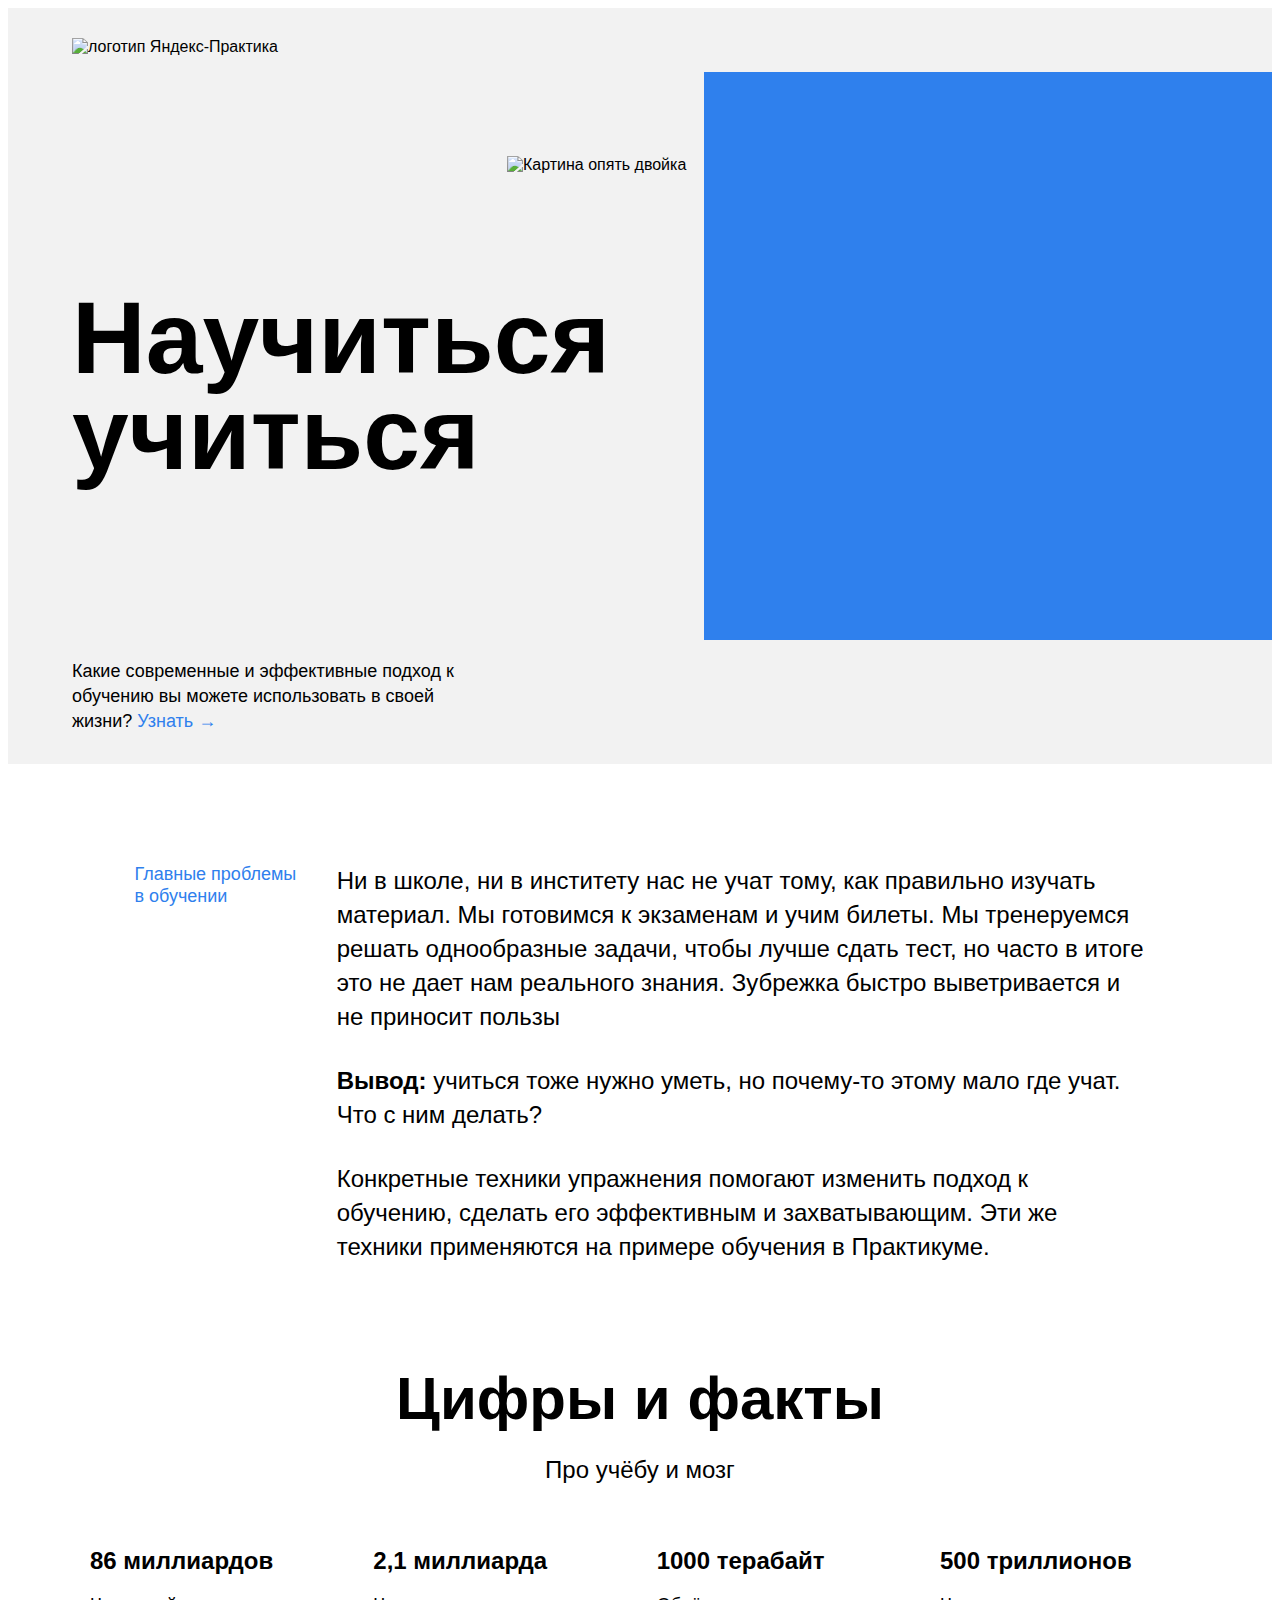
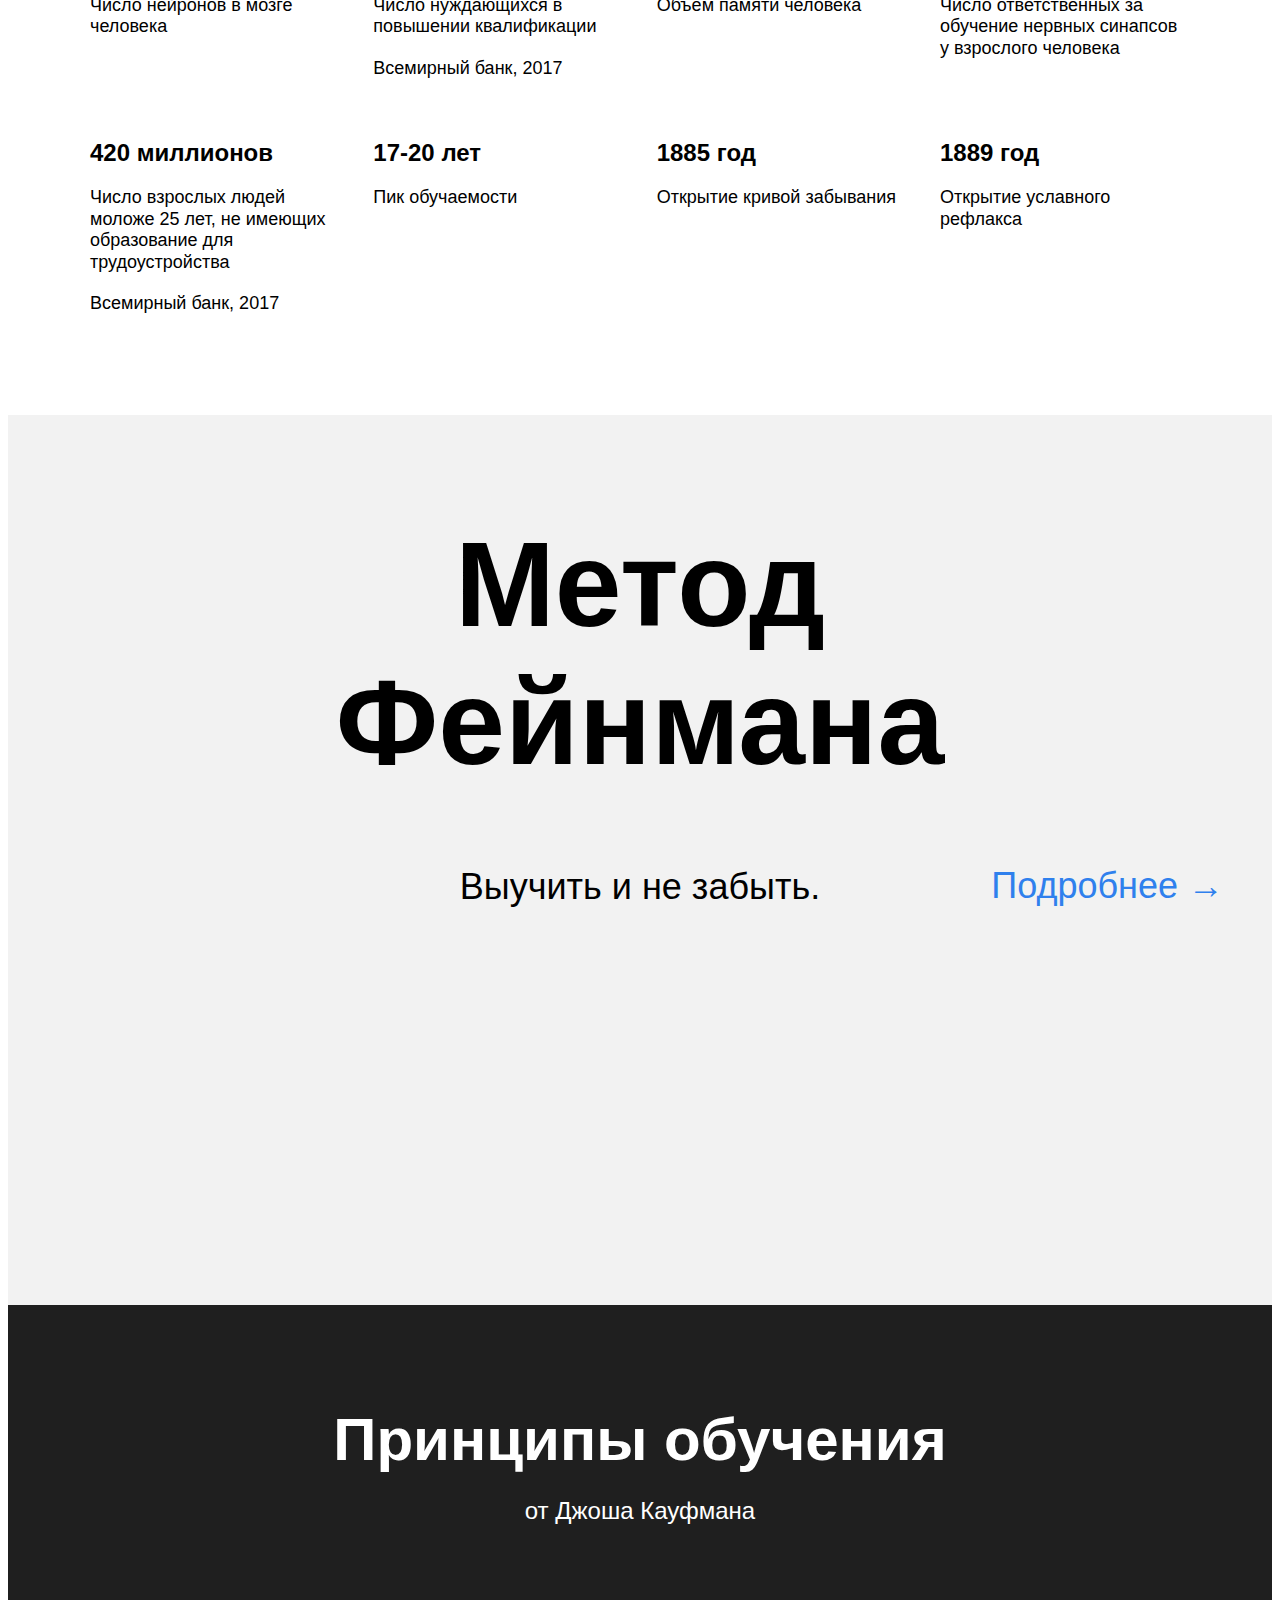
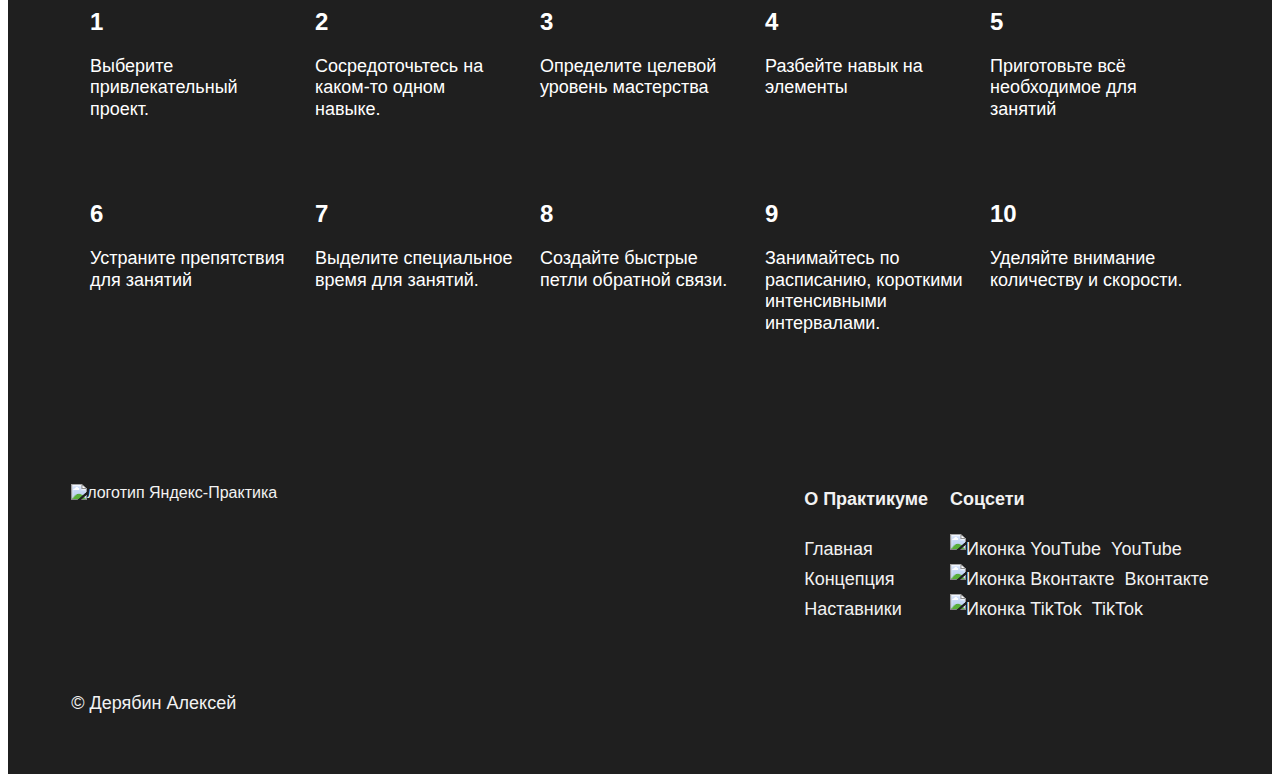
==== index.html @ 3c547e44 "fix" ====
<!DOCTYPE html>
<html lang="ru">
  <head>
    <meta charset="UTF-8" />
    <meta name="viewport" content="width=device-width, initial-scale=1.0" />
    <title>Научиться учиться</title>
    <link rel="stylesheet" href="./styles/normalize.css" />
    <link rel="stylesheet" href="./styles/style.css" />
  </head>
  <body>
    <div class="page">
      <header class="header">
        <img
          class="logo logo_place_header"
          src="./images/logo_place_header.svg"
          alt="логотип Яндекс-Практика"
        />
        <h1 class="header__title">Научиться учиться</h1>
        <p class="header__subtitle">
          Какие современные и эффективные подход к обучению вы можете
          использовать в своей жизни?
          <a href="#" class="header__link"> Узнать &rarr;</a>
        </p>
        <img
          class="header__main-illustration"
          src="./images/header-image.png"
          alt="Картина опять двойка"
        />
        <div class="header__square-pic"></div>
      </header>
      <main class="content">
        <section class="description">
          <div class="two-columns">
            <h2 class="two-columns__brief">Главные проблемы в обучении</h2>
            <div class="two-columns__main-text">
              <p class="two-columns__paragraph">
                Ни в школе, ни в инститету нас не учат тому, как правильно
                изучать материал. Мы готовимся к экзаменам и учим билеты. Мы
                тренеруемся решать однообразные задачи, чтобы лучше сдать тест,
                но часто в итоге это не дает нам реального знания. Зубрежка
                быстро выветривается и не приносит пользы
              </p>
              <p class="two-columns__paragraph">
                <span class="two-columns__span-accent">Вывод:</span> учиться
                тоже нужно уметь, но почему-то этому мало где учат. Что с ним
                делать?
              </p>
              <p class="two-columns__paragraph">
                Конкретные техники упражнения помогают изменить подход к
                обучению, сделать его эффективным и захватывающим. Эти же
                техники применяются на примере обучения в Практикуме.
              </p>
            </div>
          </div>
        </section>
        <section class="digits">
          <h2 class="section-title">Цифры и факты</h2>
          <p class="section-subtitle">Про учёбу и мозг</p>
          <ul class="table">
            <li class="table__cell">
              <h3 class="table__heading">86 миллиардов</h3>
              <p class="table__text">Число нейронов в мозге человека</p>
            </li>
            <li class="table__cell">
              <h3 class="table__heading">2,1 миллиарда</h3>
              <p class="table__text">
                Число нуждающихся в повышении квалификации
              </p>
              <p class="table__text">Всемирный банк, 2017</p>
            </li>
            <li class="table__cell">
              <h3 class="table__heading">1000 терабайт</h3>
              <p class="table__text">Объём памяти человека</p>
            </li>
            <li class="table__cell">
              <h3 class="table__heading">500 триллионов</h3>
              <p class="table__text">
                Число ответственных за обучение нервных синапсов у взрослого
                человека
              </p>
            </li>
            <li class="table__cell">
              <h3 class="table__heading">420 миллионов</h3>
              <p class="table__text">
                Число взрослых людей моложе 25 лет, не имеющих образование для
                трудоустройства
              </p>
              <p class="table__text">Всемирный банк, 2017</p>
            </li>
            <li class="table__cell">
              <h3 class="table__heading">17-20 лет</h3>
              <p class="table__text">Пик обучаемости</p>
            </li>
            <li class="table__cell">
              <h3 class="table__heading">1885 год</h3>
              <p class="table__text">Открытие кривой забывания</p>
            </li>
            <li class="table__cell">
              <h3 class="table__heading">1889 год</h3>
              <p class="table__text">Открытие уславного рефлакса</p>
            </li>
          </ul>
        </section>

        <section class="feynman">
          <h2 class="feynman__title">Метод Фейнмана</h2>
          <p class="feynman__subtitle">Выучить и не забыть.</p>
          <a href="#" class="feynman__link">Подробнее &rarr;</a>
        </section>

        <section class="kaufman">
          <h2 class="section-title section-title_theme_dark">
            Принципы обучения
          </h2>
          <p class="section-subtitle section-subtitle_theme_dark">
            от Джоша Кауфмана
          </p>
          <ul class="table table_theme_dark">
            <li class="table__cell table__cell_theme_dark">
              <h3 class="table__heading table__heading_theme_dark">1</h3>
              <p class="table__text table__text_theme_dark">
                Выберите привлекательный проект.
              </p>
            </li>
            <li class="table__cell table__cell_theme_dark">
              <h3 class="table__heading table__heading_theme_dark">2</h3>
              <p class="table__text table__text_theme_dark">
                Сосредоточьтесь на каком-то одном навыке.
              </p>
            </li>
            <li class="table__cell table__cell_theme_dark">
              <h3 class="table__heading table__heading_theme_dark">3</h3>
              <p class="table__text table__text_theme_dark">
                Определите целевой уровень мастерства
              </p>
            </li>
            <li class="table__cell table__cell_theme_dark">
              <h3 class="table__heading table__heading_theme_dark">4</h3>
              <p class="table__text table__text_theme_dark">
                Разбейте навык на элементы
              </p>
            </li>
            <li class="table__cell table__cell_theme_dark">
              <h3 class="table__heading table__heading_theme_dark">5</h3>
              <p class="table__text table__text_theme_dark">
                Приготовьте всё необходимое для занятий
              </p>
            </li>
            <li class="table__cell table__cell_theme_dark">
              <h3 class="table__heading table__heading_theme_dark">6</h3>
              <p class="table__text table__text_theme_dark">
                Устраните препятствия для занятий
              </p>
            </li>
            <li class="table__cell table__cell_theme_dark">
              <h3 class="table__heading table__heading_theme_dark">7</h3>
              <p class="table__text table__text_theme_dark">
                Выделите специальное время для занятий.
              </p>
            </li>
            <li class="table__cell table__cell_theme_dark">
              <h3 class="table__heading table__heading_theme_dark">8</h3>
              <p class="table__text table__text_theme_dark">
                Создайте быстрые петли обратной связи.
              </p>
            </li>
            <li class="table__cell table__cell_theme_dark">
              <h3 class="table__heading table__heading_theme_dark">9</h3>
              <p class="table__text table__text_theme_dark">
                Занимайтесь по расписанию, короткими интенсивными интервалами.
              </p>
            </li>
            <li class="table__cell table__cell_theme_dark">
              <h3 class="table__heading table__heading_theme_dark">10</h3>
              <p class="table__text table__text_theme_dark">
                Уделяйте внимание количеству и скорости.
              </p>
            </li>
          </ul>
          <div class="kaufman__triangle"></div>
        </section>
      </main>
      <footer class="footer">
        <div class="footer__columns">
          <div class="footer__column footer__column_content_copyright">
            <img
              src="./images/logo_place_footer.svg"
              class="logo logo_place_footer"
              alt="логотип Яндекс-Практика"
            />
            <p class="footer__author">&copy; Дерябин Алексей</p>
          </div>
          <nav class="footer__column footer__column_content_info">
            <h3 class="footer__column-heading">О Практикуме</h3>
            <ul class="footer__column-links">
              <li class="footer__column-item">
                <a href="#" class="footer__column-link">Главная</a>
              </li>
              <li class="footer__column-item">
                <a href="#" class="footer__column-link">Концепция</a>
              </li>
              <li class="footer__column-item">
                <a href="#" class="footer__column-link">Наставники</a>
              </li>
            </ul>
          </nav>
          <nav class="footer__column footer__column_content_social">
            <h3 class="footer__column-heading">Соцсети</h3>
            <ul class="footer__column-links">
              <li class="footer__column-item">
                <a href="#" class="footer__column-link">
                  <img
                    src="./images/youtube-icon.svg"
                    alt="Иконка YouTube"
                    class="footer__social-icon"
                  />YouTube</a
                >
              </li>
              <li class="footer__column-item">
                <a href="#" class="footer__column-link">
                  <img
                    src="./images/vk_color_white.svg"
                    alt="Иконка Вконтакте"
                    class="footer__social-icon"
                  />Вконтакте</a
                >
              </li>
              <li class="footer__column-item">
                <a href="#" class="footer__column-link">
                  <img
                    src="./images/tiktok-icon.svg"
                    alt="Иконка TikTok"
                    class="footer__social-icon"
                  />TikTok</a
                >
              </li>
            </ul>
          </nav>
        </div>
      </footer>
    </div>
  </body>
</html>
---- styles/style.css ----
.page {
  min-width: 1100px;
  /* мы ещё не умеем делать мобильную версию сайта, */
  /* поэтому выше установлена минимальная ширина страницы */
  max-width: 1600px;
  /* выше установили ограничение по максимальной ширине */
  margin: 0 auto;
  /* выше для экранов больше 1600px отцентрировали весь контент */
  font-family: "Helvetica Neue", Arial, sans-serif;
}

.body {
  margin: 0;
  padding: 0;
}

.header {
  height: 100vh;
  min-height: 600px;
  max-height: 756px;
  /* выше установили ограничения для секции */
  background-color: #f2f2f2;
  display: flex;
  position: relative;
}

.logo {
  width: 228px;
  height: 32px;
}

.logo_place_header {
  position: absolute;
  top: 30px;
  left: 64px;
}

.header__link {
  text-decoration: none;
  color: #2f80ed;
}

.header__title {
  max-width: 730px;
  padding-left: 64px;
  display: flex;
  align-items: center;
  margin: 0;
  line-height: 96px;
  font-size: 102px;
  font-weight: 600;
  z-index: 16;
}

.header__subtitle {
  max-width: 388px;
  position: absolute;
  left: 64px;
  bottom: 30px;
  margin: 0;
  line-height: 25px;
  font-size: 18px;
  font-weight: normal;
  z-index: 16;
}

.header__main-illustration {
  width: 765px;
  height: 608px;
  background-size: 100% 100%;
  position: absolute;
  right: 0;
  bottom: 0;
  z-index: 15;
}

.header__square-pic {
  background-color: #2f80ed;
  height: 568px;
  width: 568px;
  position: absolute;
  right: 0;
  top: 64px;
  z-index: 2;
  margin: 0;
}

.description {
  display: flex;
  flex-direction: column;
  align-items: center;
}

.two-columns {
  width: 80%;
  display: flex;
  justify-content: space-between;
  margin: 0;
  padding: 100px 0 0 0;
}

.two-columns__brief {
  font-size: 18px;
  color: #2f80ed;
  line-height: 1.2;
  font-weight: normal;
  margin: 0;
  width: 175px;
}

.two-columns__main-text {
  width: 80%;
  min-width: 784px;
  margin: 0;
  padding: 0;
}

.two-columns__paragraph {
  list-style-type: none;
  margin: 0;
  line-height: 34px;
  font-size: 24px;
  font-weight: normal;
  margin-bottom: 30px;
}

.two-columns__paragraph:last-child {
  margin-bottom: 0;
}

.two-columns__span-accent {
  line-height: 34px;
  font-size: 24px;
  font-weight: 600;
}

/* и элемента с модификатором вида ключ-значение */
.digits {
  display: flex;
  flex-direction: column;
  align-items: center;
}

.section-title {
  width: 60%;
  margin: 0;
  padding-top: 100px;
  display: flex;
  justify-content: center;
  font-size: 60px;
  font-weight: 600;
  line-height: 1.15;
}

.section-subtitle {
  width: 60%;
  margin: 0;
  padding-top: 20px;
  font-size: 24px;
  font-weight: normal;
  line-height: 34px;
  display: flex;
  justify-content: center;
}

.section-title_theme_dark {
  z-index: 5;
}

.table {
  width: 1100px;
  list-style-type: none;
  margin: 0;
  display: flex;
  flex-wrap: wrap;
  justify-content: space-between;
  padding: 0 0 100px 0;
}

.table__cell {
  width: 250px;
  margin: 0;
  padding-top: 60px;
}

.table__heading {
  line-height: 1.15;
  font-size: 24px;
  font-weight: 600;
  margin: 0;
}

.table__text {
  line-height: 1.2;
  font-size: 18px;
  font-weight: normal;
  padding: 20px 0 0 0;
  margin: 0;
}

.feynman {
  background-image: url("../images/feynman.png");
  background-color: #f2f2f2;
  background-repeat: no-repeat;
  background-size: 867px 637px;
  background-position: left bottom;
  margin: 0 auto;
  min-height: 890px;
  position: relative;
  display: flex;
  flex-direction: column;
  align-items: center;
}

.feynman__title {
  padding-top: 100px;
  max-width: 648px;
  text-align: center;
  margin: 0;
  line-height: 1.15;
  font-size: 120px;
  font-weight: 600;
  z-index: 2;
}

.feynman__subtitle {
  padding-top: 70px;
  margin: 0;
  line-height: 51px;
  font-size: 36px;
  font-weight: normal;
  z-index: 2;
}

.feynman__link {
  top: 50%;
  position: absolute;
  right: 48px;
  line-height: 51px;
  font-size: 36px;
  font-weight: normal;
  color: #2f80ed;
  text-decoration: none;
}

.kaufman {
  background-color: #1f1f1f;
  color: white;
  position: relative;
  overflow: hidden;
  display: flex;
  flex-direction: column;
  align-items: center;
}

.table_theme_dark {
  padding: 0;
  margin-bottom: 90px;
}

.table__cell_theme_dark {
  width: 200px;
  margin-top: 80px;
  z-index: 2;
  padding-top: 0;
}

.kaufman__triangle {
  background-image: url("../images/kaufman-triangle.svg");
  background-repeat: round;
  width: 877px;
  height: 877px;
  position: absolute;
  right: -210px;
  top: 0;
  z-index: 1;
}

.footer {
  min-height: 350px;
  background-color: #1f1f1f;
  color: #f2f2f2;
  display: flex;
  flex-direction: row;
  justify-content: center;
}

.footer__columns {
  width: 90%;
  padding: 60px 0 40px 0;
  margin: 0;
  display: flex;
  justify-content: space-between;
}


.footer__column_content_copyright {
  flex-basis: 711px;
  display: flex;
  flex-direction: column;
  justify-content: space-between;
  padding: 0;
}

.footer__author {
  line-height: 25px;
  font-size: 18px;
  font-weight: normal;
  margin: 0;
  padding: 18px 0 18px 0;
}

.footer__column-links {
  list-style-type: none;
  margin: 0;
  padding: 0;
  line-height: 30px;
  font-size: 18px;
  font-weight: normal;
  padding-bottom: 16px;
}

.footer__column-heading {
  margin: 0;
  padding-bottom: 20px;
  line-height: 30px;
  font-size: 18px;
  font-weight: 600;
}

.footer__column-link {
  text-decoration: none;
  color: #f2f2f2;
}

.footer__social-icon {
  padding-right: 10px;
}
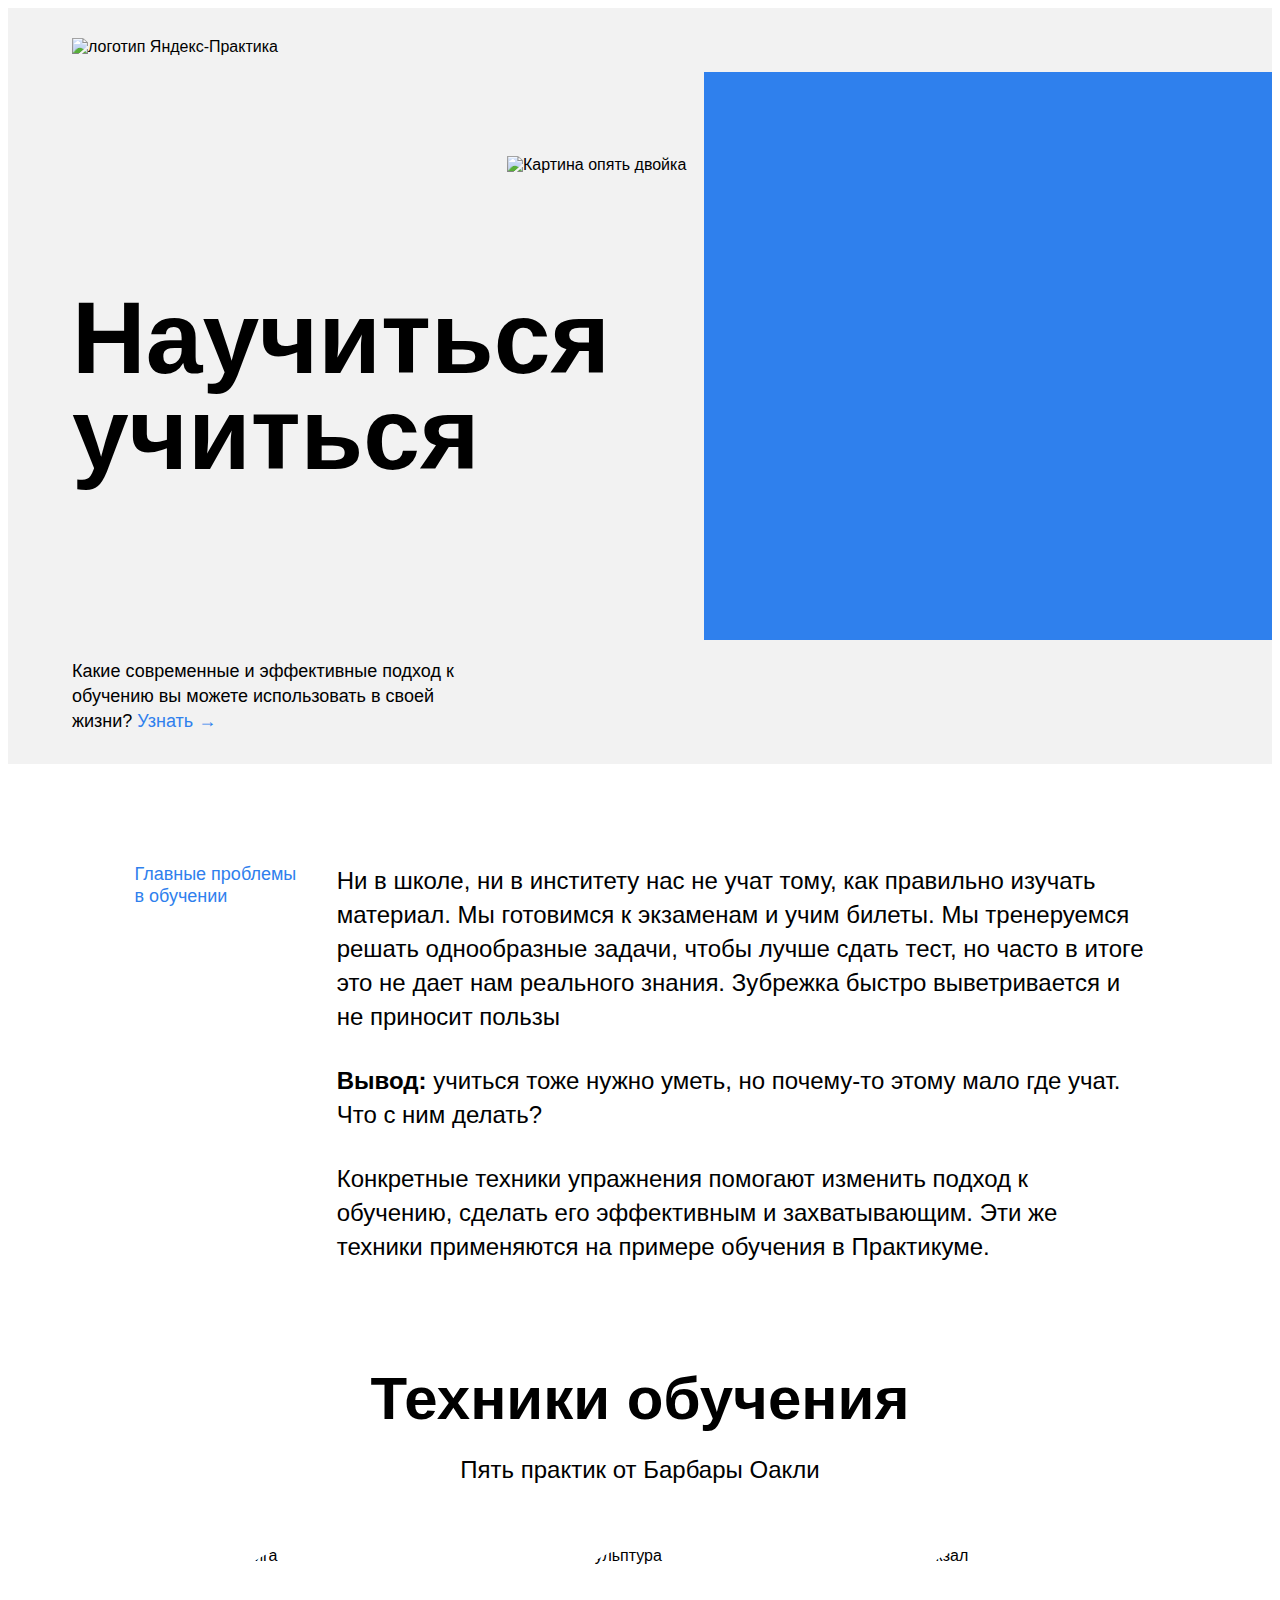
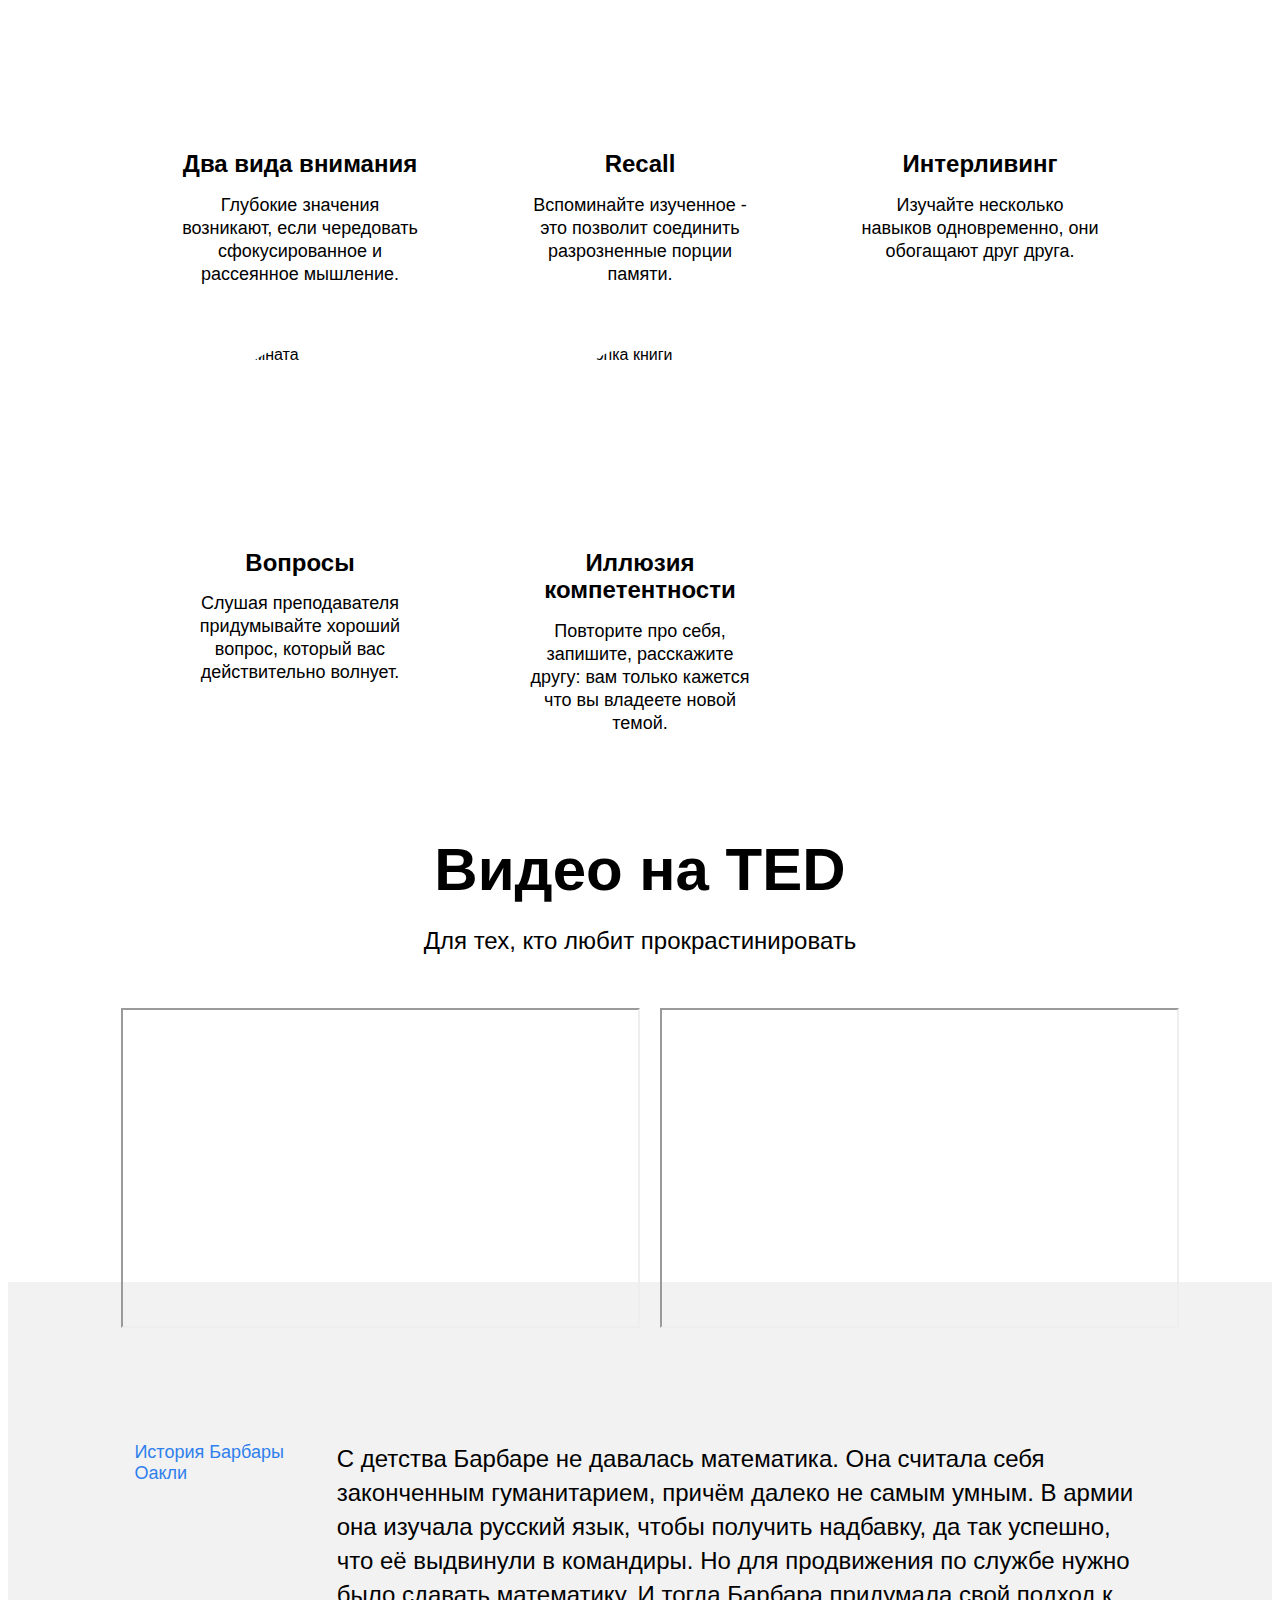
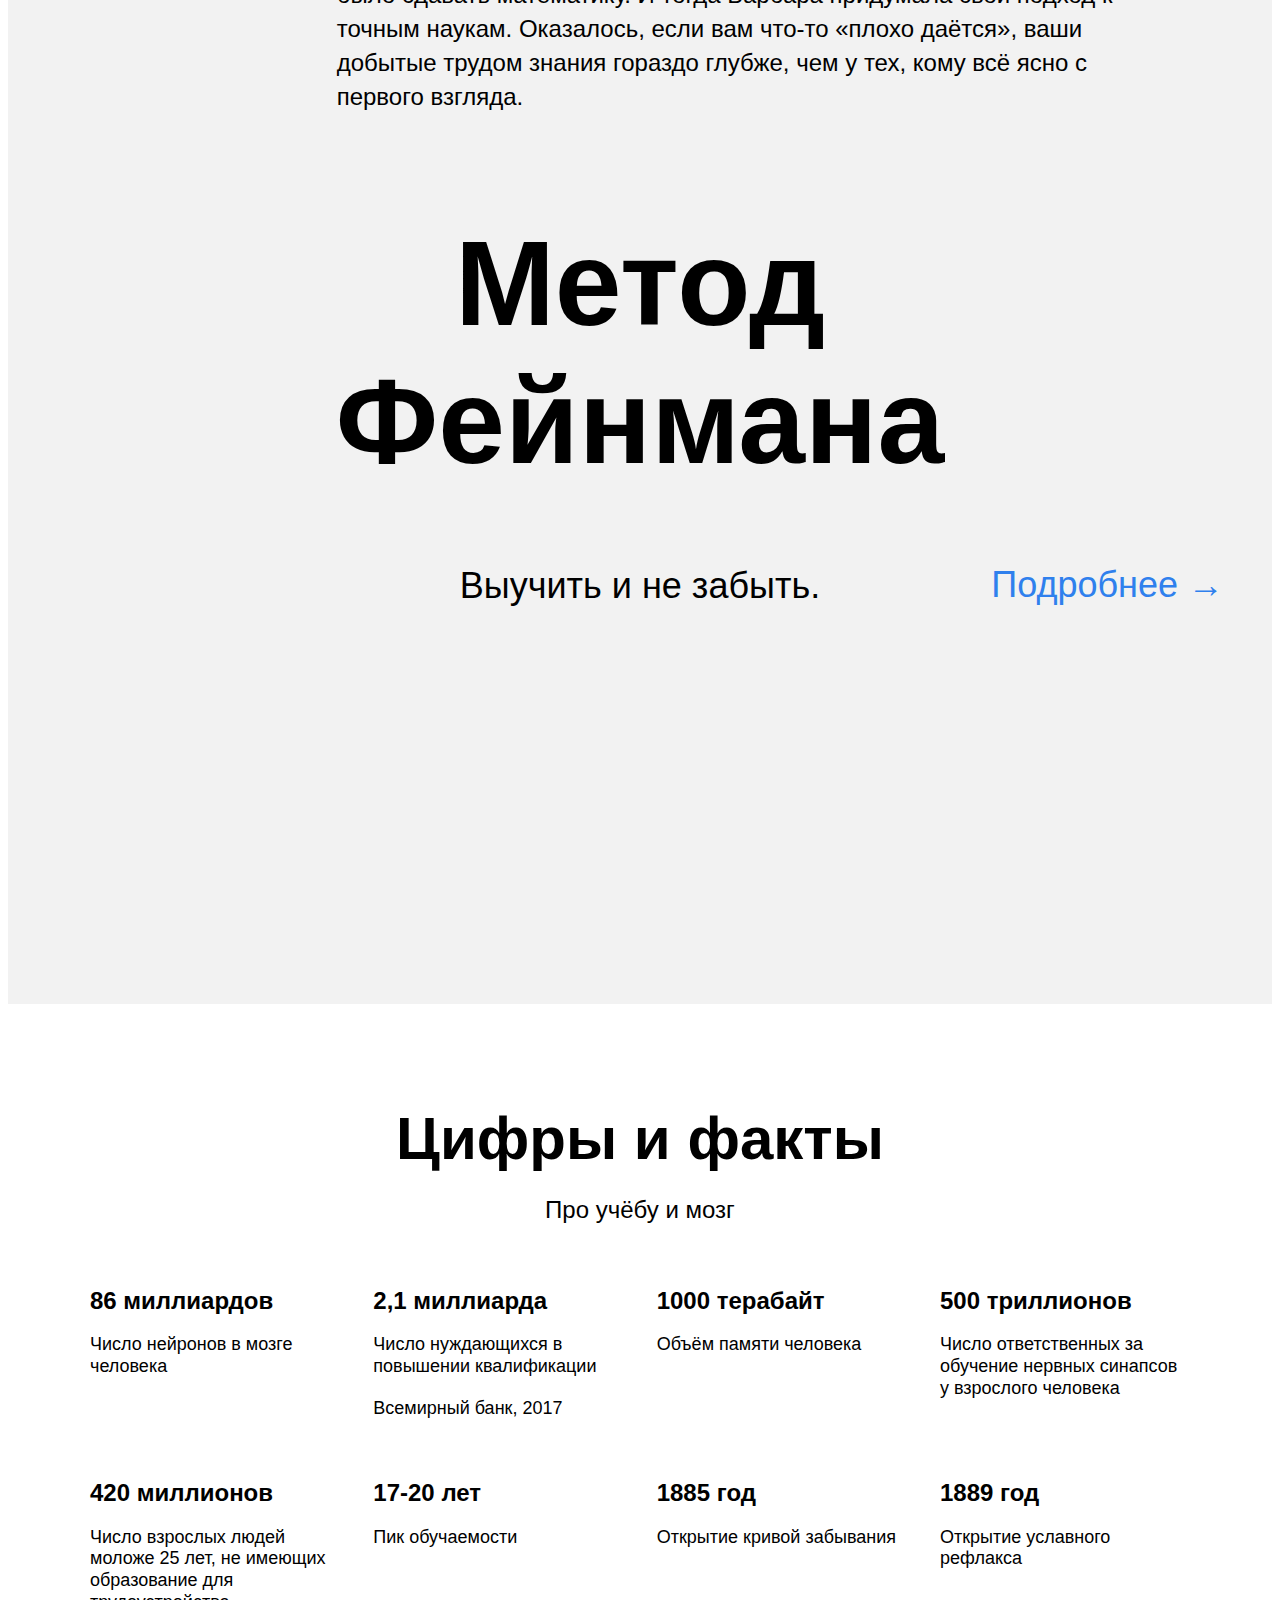
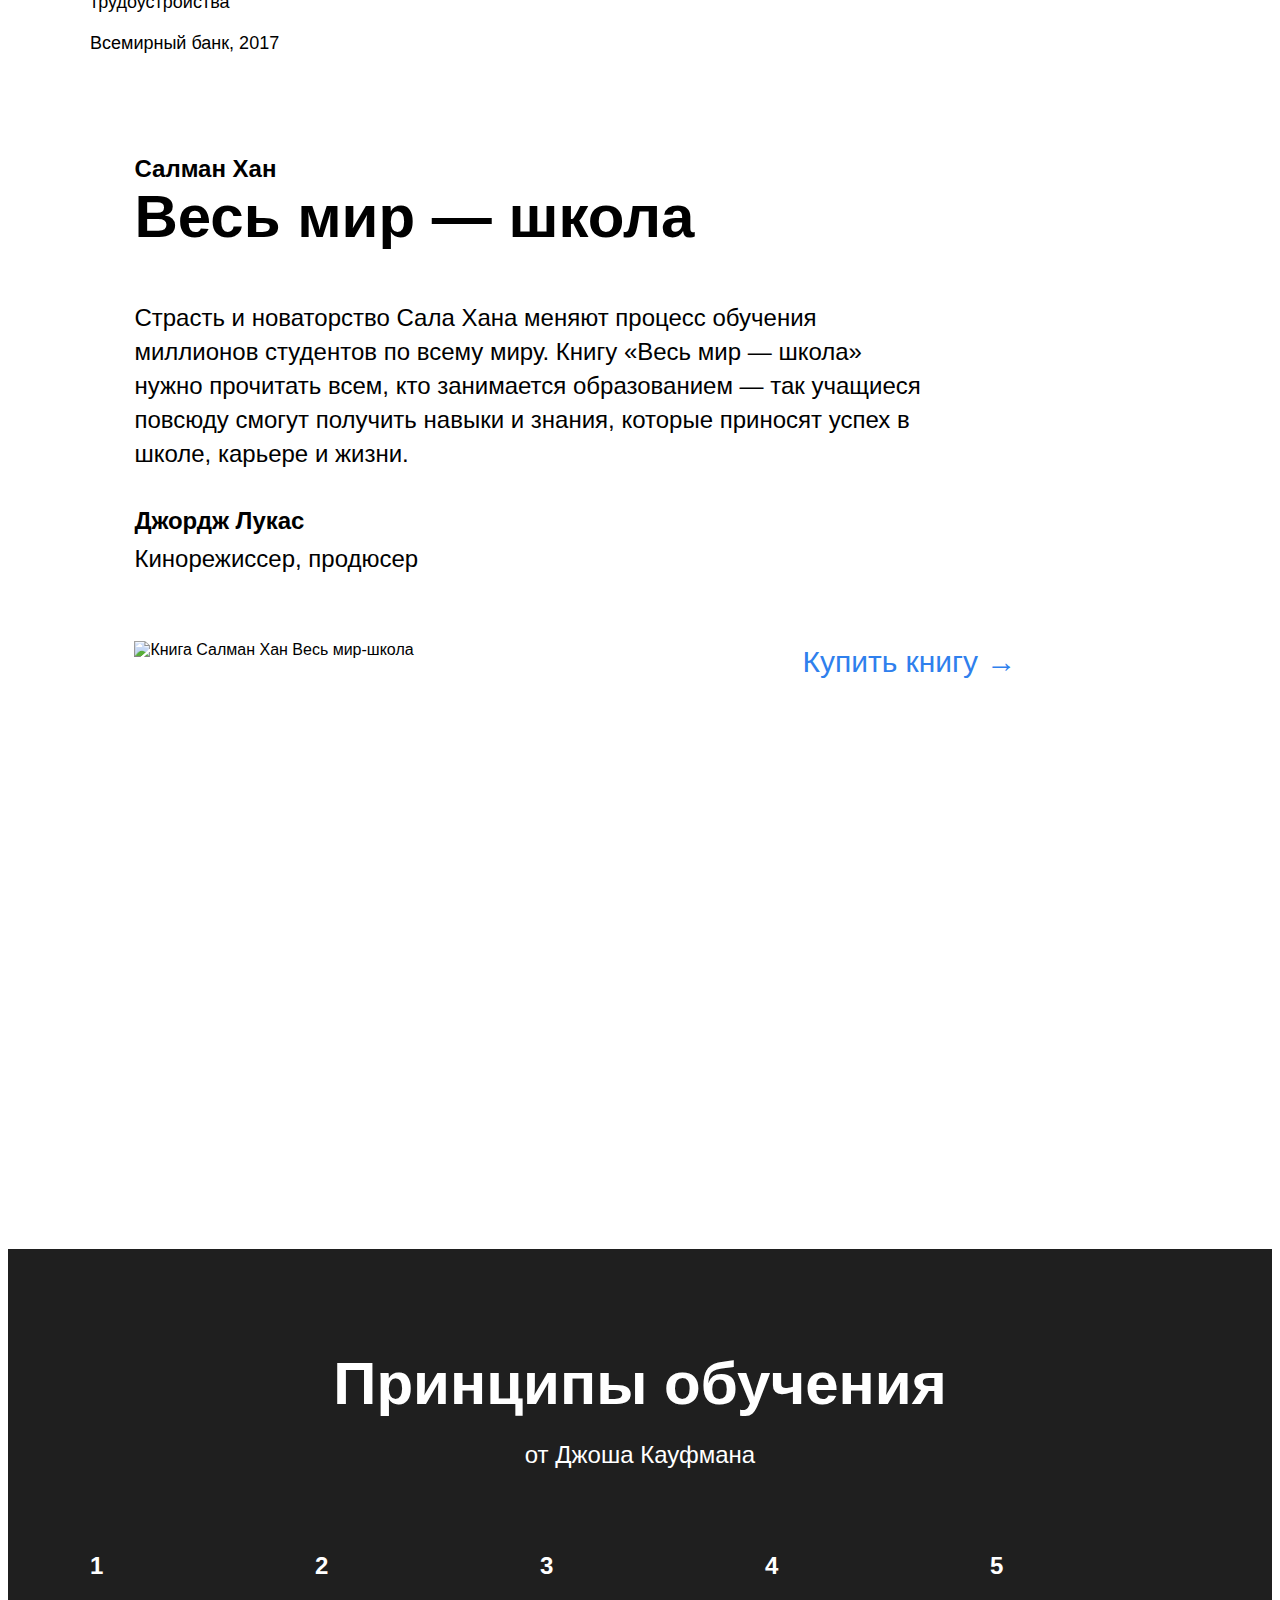
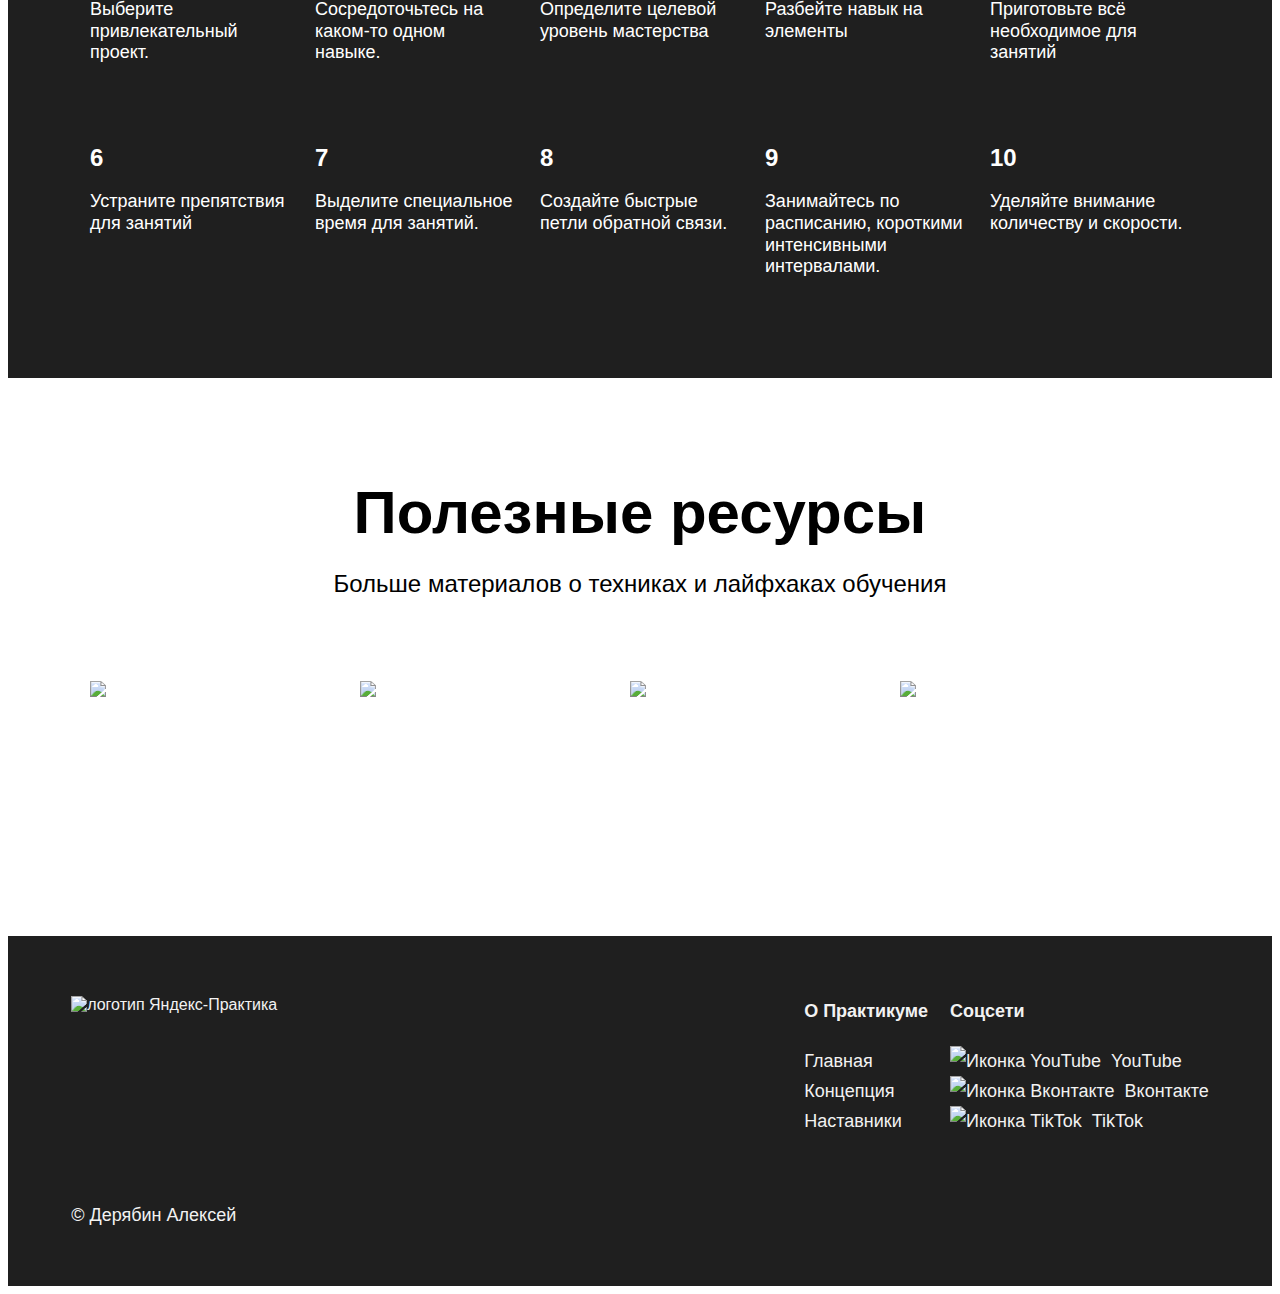
==== commit 53a42520: "Projekt two" ====
--- a/index.html
+++ b/index.html
@@ -4,8 +4,7 @@
     <meta charset="UTF-8" />
     <meta name="viewport" content="width=device-width, initial-scale=1.0" />
     <title>Научиться учиться</title>
-    <link rel="stylesheet" href="./styles/normalize.css" />
-    <link rel="stylesheet" href="./styles/style.css" />
+    <link rel="stylesheet" href="./pages/index.css"/>
   </head>
   <body>
     <div class="page">
@@ -26,7 +25,7 @@
           src="./images/header-image.png"
           alt="Картина опять двойка"
         />
-        <div class="header__square-pic"></div>
+        <div class="header__square-pic rotation"></div>
       </header>
       <main class="content">
         <section class="description">
@@ -53,6 +52,114 @@
             </div>
           </div>
         </section>
+        <section class="techniques">
+          <h2 class="section-title">Техники обучения</h2>
+          <p class="section-subtitle">Пять практик от Барбары Оакли</p>
+          <ul class="cards">
+            <li class="cards__item">
+              <img
+                class="cards__image"
+                src="./images/cards-attention.png"
+                alt="Книга"
+              />
+              <h3 class="cards__title">Два вида внимания</h3>
+              <p class="cards__description">
+                Глубокие значения возникают, если чередовать сфокусированное и
+                рассеянное мышление.
+              </p>
+            </li>
+            <li class="cards__item">
+              <img
+                class="cards__image"
+                src="./images/cards-recall.png"
+                alt="Скульптура"
+              />
+              <h3 class="cards__title">Recall</h3>
+              <p class="cards__description">
+                Вспоминайте изученное - это позволит соединить разрозненные
+                порции памяти.
+              </p>
+            </li>
+            <li class="cards__item">
+              <img
+                class="cards__image"
+                src="./images/cards-interliving.png"
+                alt="Вокзал"
+              />
+              <h3 class="cards__title">Интерливинг</h3>
+              <p class="cards__description">
+                Изучайте несколько навыков одновременно, они обогащают друг
+                друга.
+              </p>
+            </li>
+            <li class="cards__item">
+              <img
+                class="cards__image"
+                src="./images/cards-question.png"
+                alt="Комната"
+              />
+              <h3 class="cards__title">Вопросы</h3>
+              <p class="cards__description">
+                Слушая преподавателя придумывайте хороший вопрос, который вас
+                действительно волнует.
+              </p>
+            </li>
+            <li class="cards__item">
+              <img
+                class="cards__image"
+                src="./images/cards-competence.png"
+                alt="Стопка книги"
+              />
+              <h3 class="cards__title">Иллюзия компетентности</h3>
+              <p class="cards__description">
+                Повторите про себя, запишите, расскажите другу: вам только
+                кажется что вы владеете новой темой.
+              </p>
+            </li>
+          </ul>
+        </section>
+        <section class="video">
+          <h2 class="section-title">Видео на TED</h2>
+          <p class="section-subtitle">Для тех, кто любит прокрастинировать</p>
+          <ul class="video__iframes">
+            <li class="video__iframe">
+              <iframe
+                width="515"
+                height="316"
+                src="https://www.youtube.com/embed/5MgBikgcWnY"
+              ></iframe>
+            </li>
+            <li class="video__iframe">
+              <iframe
+                width="515"
+                height="316"
+                src="https://www.youtube.com/embed/arj7oStGLkU"
+              ></iframe>
+            </li>
+          </ul>
+        </section>
+        <section class="oakley">
+          <div class="two-columns">
+            <h2 class="two-columns__brief">История Барбары Оакли</h2>
+            <div class="two-columns__main-text">
+              <p class="two-columns__paragraph">
+                С детства Барбаре не давалась математика. Она считала себя
+                законченным гуманитарием, причём далеко не самым умным. В армии
+                она изучала русский язык, чтобы получить надбавку, да так
+                успешно, что её выдвинули в командиры. Но для продвижения по
+                службе нужно было сдавать математику. И тогда Барбара придумала
+                свой подход к точным наукам. Оказалось, если вам что-то «плохо
+                даётся», ваши добытые трудом знания гораздо глубже, чем у тех,
+                кому всё ясно с первого взгляда.
+              </p>
+            </div>
+          </div>
+        </section>
+        <section class="feynman">
+          <h2 class="feynman__title">Метод Фейнмана</h2>
+          <p class="feynman__subtitle">Выучить и не забыть.</p>
+          <a href="#" class="feynman__link">Подробнее &rarr;</a>
+        </section>
         <section class="digits">
           <h2 class="section-title">Цифры и факты</h2>
           <p class="section-subtitle">Про учёбу и мозг</p>
@@ -101,13 +208,29 @@
             </li>
           </ul>
         </section>
-
-        <section class="feynman">
-          <h2 class="feynman__title">Метод Фейнмана</h2>
-          <p class="feynman__subtitle">Выучить и не забыть.</p>
-          <a href="#" class="feynman__link">Подробнее &rarr;</a>
-        </section>
-
+        <section class="khan">
+          <div class="khan__container">
+            <p class="khan__author table__heading">Салман Хан</p>
+            <h2 class="khan__title">Весь мир — школа</h2>
+            <p class="khan__quote">
+              Страсть и новаторство Сала Хана меняют процесс обучения миллионов
+              студентов по всему миру. Книгу «Весь мир — школа» нужно прочитать
+              всем, кто занимается образованием — так учащиеся повсюду смогут
+              получить навыки и знания, которые приносят успех в школе, карьере
+              и жизни.
+            </p>
+            <p class="khan__quote-author table__heading">Джордж Лукас</p>
+            <p class="khan__quote-author-subline">Кинорежиссер, продюсер</p>
+            <div class="khan__book-container">
+              <img
+                class="khan__book-pic"
+                src="./images/khan-book.jpg"
+                alt="Книга Салман Хан Весь мир-школа"
+              />
+              <a href="#" class="buy-link">Купить книгу &rarr;</a>
+            </div>
+          </div>
+        </section>
         <section class="kaufman">
           <h2 class="section-title section-title_theme_dark">
             Принципы обучения
@@ -177,7 +300,39 @@
               </p>
             </li>
           </ul>
-          <div class="kaufman__triangle"></div>
+          <div class="kaufman__triangle rotation"></div>
+        </section>
+        <section class="resources">
+          <h2 class="section-title">Полезные ресурсы</h2>
+          <p class="section-subtitle">
+            Больше материалов о техниках и лайфхаках обучения
+          </p>
+          <div class="logo_zone">
+            <a class="resources__logo" href="#">
+              <img
+                class="resources__link"
+                src="./images/logo/resources-arzamas.svg"
+              />
+            </a>
+            <a class="resources__logo" href="#">
+              <img
+                class="resources__link"
+                src="./images/logo/resources-n1.svg"
+              />
+            </a>
+            <a class="resources__logo" href="#">
+              <img
+                class="resources__link"
+                src="./images/logo/resources-strelka.svg"
+              />
+            </a>
+            <a class="resources__logo" href="#">
+              <img
+                class="resources__link"
+                src="./images/logo/resources-polka.svg"
+              />
+            </a>
+          </div>
         </section>
       </main>
       <footer class="footer">
--- a/pages/index.css
+++ b/pages/index.css
@@ -0,0 +1,85 @@
+@import url(../blocks/body/body.css);
+
+@import url(../blocks//page/page.css);
+
+@import url(../blocks/logo/logo.css);
+@import url(../blocks/logo/logo_zone.css);
+
+@import url(../blocks/header/header.css);
+@import url(../blocks/header/__title/header__title.css);
+@import url(../blocks/header/__subtitle/header__subtitle.css);
+@import url(../blocks/header/__link/header__link.css);
+@import url(../blocks/header/__main-illustration/header__main-illustration.css);
+@import url(../blocks/header/__square-pic/header__square-pic.css);
+
+@import url(../blocks/description/description.css);
+
+@import url(../blocks/two-columns/two-columns.css);
+@import url(../blocks/two-columns/__brief/two-columns__brief.css);
+@import url(../blocks/two-columns/__paragraph/two-columns__paragraph.css);
+@import url(../blocks/two-columns/__main-text/two-columns__main-text.css);
+@import url(../blocks/two-columns//__span-accent/two-columns__span-accent.css);
+
+@import url(../blocks/techniques/techniques.css);
+
+@import url(../blocks/section-title/section-title.css);
+@import url(../blocks/section-subtitle/section-subtitle.css);
+@import url(../blocks/section-subtitle/section-title_theme_dark.css);
+
+@import url(../blocks/cards/cards.css);
+@import url(../blocks/cards/__item/cards__item.css);
+@import url(../blocks/cards/__image/cards__image.css);
+@import url(../blocks/cards/__title/cards__title.css);
+@import url(../blocks/cards/__description/cards__description.css);
+
+@import url(../blocks/video/video.css);
+@import url(../blocks/video/__iframes/video__iframes.css);
+@import url(../blocks/video/__iframe/video__iframe.css);
+
+@import url(../blocks/oakley/oakley.css);
+
+@import url(../blocks/feynman/feynman.css);
+@import url(../blocks/feynman/__title/feynman__title.css);
+@import url(../blocks/feynman/__subtitle/feynman__subtitle.css);
+@import url(../blocks/feynman/__link/feynman__link.css);
+
+@import url(../blocks/buy-link/buy-link.css);
+
+@import url(../blocks/digits/digits.css);
+
+@import url(../blocks/footer/footer.css);
+@import url(../blocks/footer/__author/footer__author.css);
+@import url(../blocks/footer/__column-heading/footer__column-heading.css);
+@import url(../blocks/footer/__column-link/footer__column-link.css);
+@import url(../blocks/footer/__column-links/footer__column-links.css);
+@import url(../blocks/footer/__columns/footer__columns.css);
+@import url(../blocks/footer/__columns/footer__column_content_copyright.css);
+@import url(../blocks/footer/__social-icon/footer__social-icon.css);
+
+@import url(../blocks/kaufman/kaufman.css);
+@import url(../blocks/kaufman/__triangle/kaufman__triangle.css);
+
+@import url(../blocks/khan/khan.css);
+@import url(../blocks/khan/__author/khan__author.css);
+@import url(../blocks/khan/__book-container/khan__book-container.css);
+@import url(../blocks/khan/__book-pic/khan__book-pic.css);
+@import url(../blocks/khan/__container/khan__container.css);
+@import url(../blocks/khan/__quote-author-subline/khan__quote-author-subline.css);
+@import url(../blocks/khan/__quote/khan__quote.css);
+@import url(../blocks/khan/__title/khan__title.css);
+
+@import url(../blocks/resources/resources.css);
+@import url(../blocks/resources/__logo/resources__logo.css);
+
+@import url(../blocks/rotation/rotation.css);
+
+@import url(../blocks/table/table.css);
+@import url(../blocks/table/__cell/table__cell.css);
+@import url(../blocks/table/__cell/table__cell_theme_dark.css);
+@import url(../blocks/table/__heading/table__heading.css);
+@import url(../blocks/table/__text/table__text.css);
+@import url(../blocks/table/table_theme_dark/table_theme_dark.css);
+@import url(../blocks/table/table.css);
+@import url(../blocks/table/table.css);
+@import url(../blocks/table/table.css);
+@import url(../blocks/table/table.css);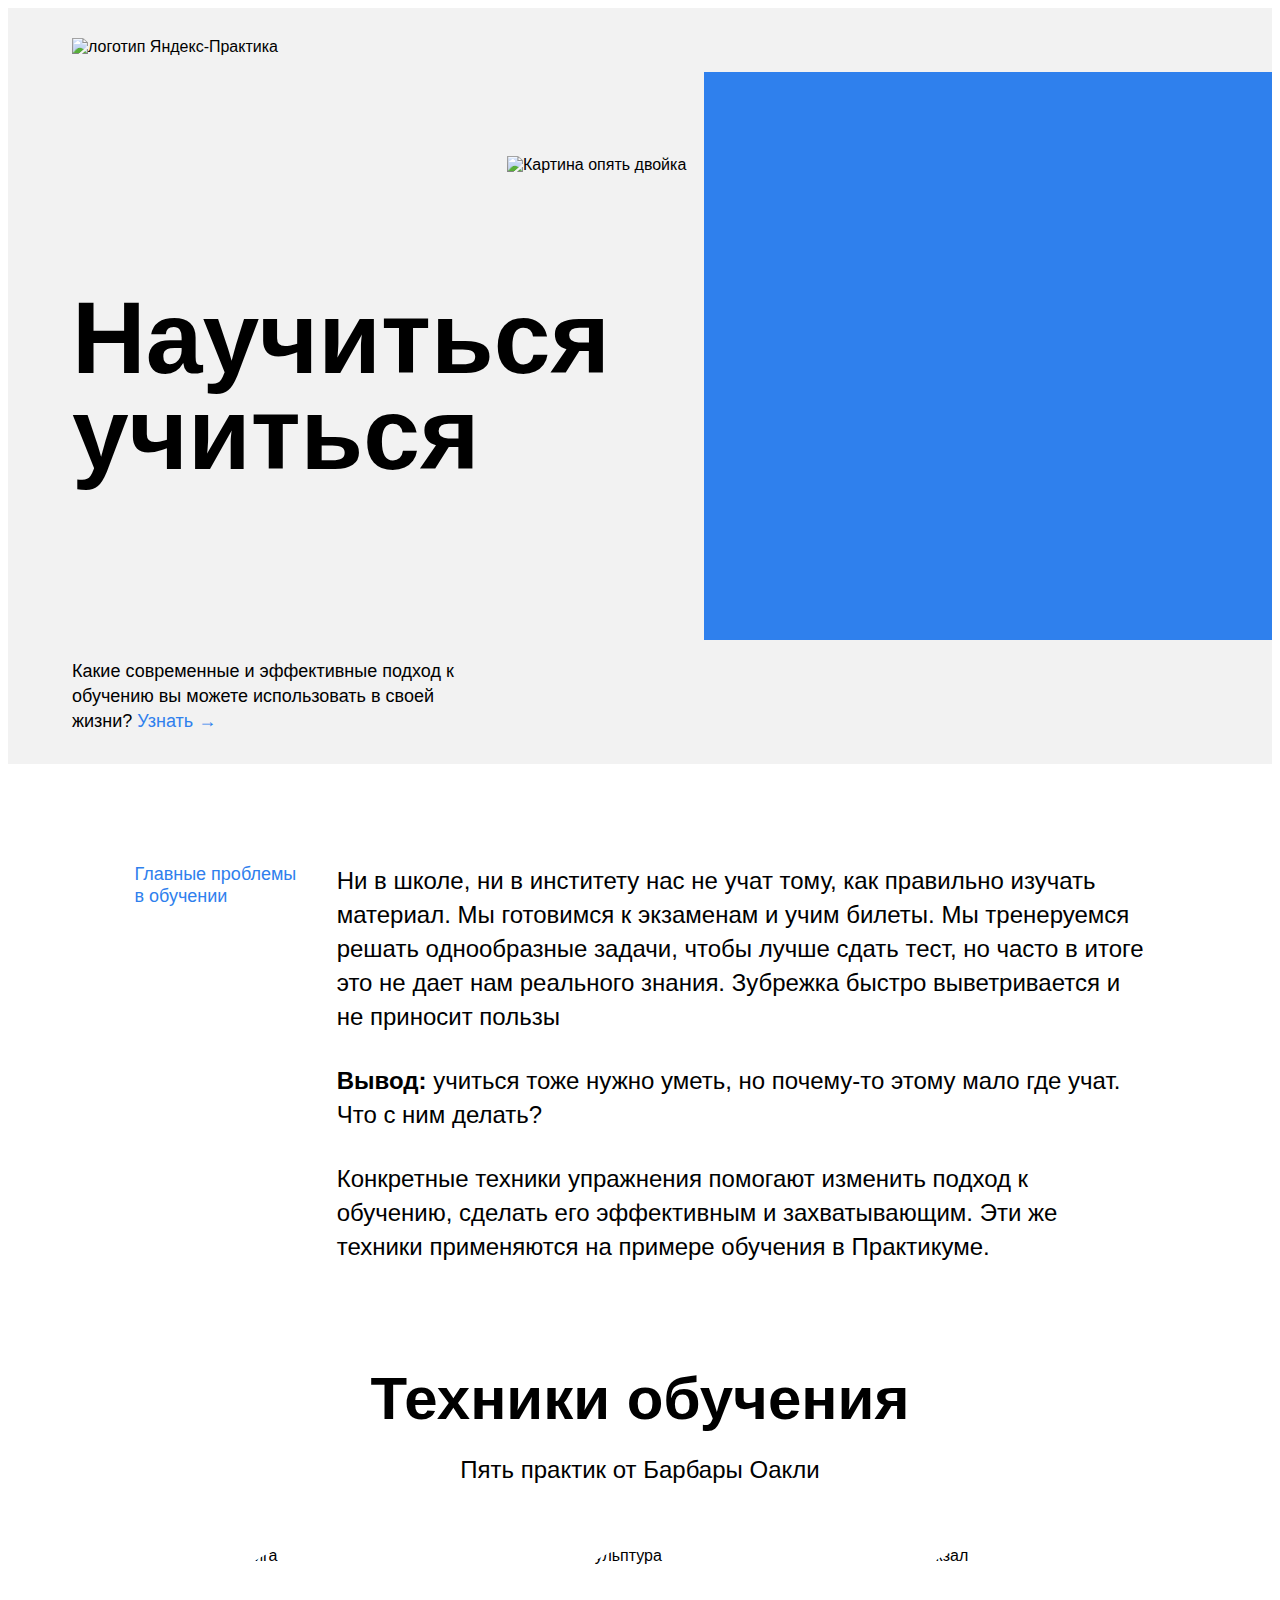
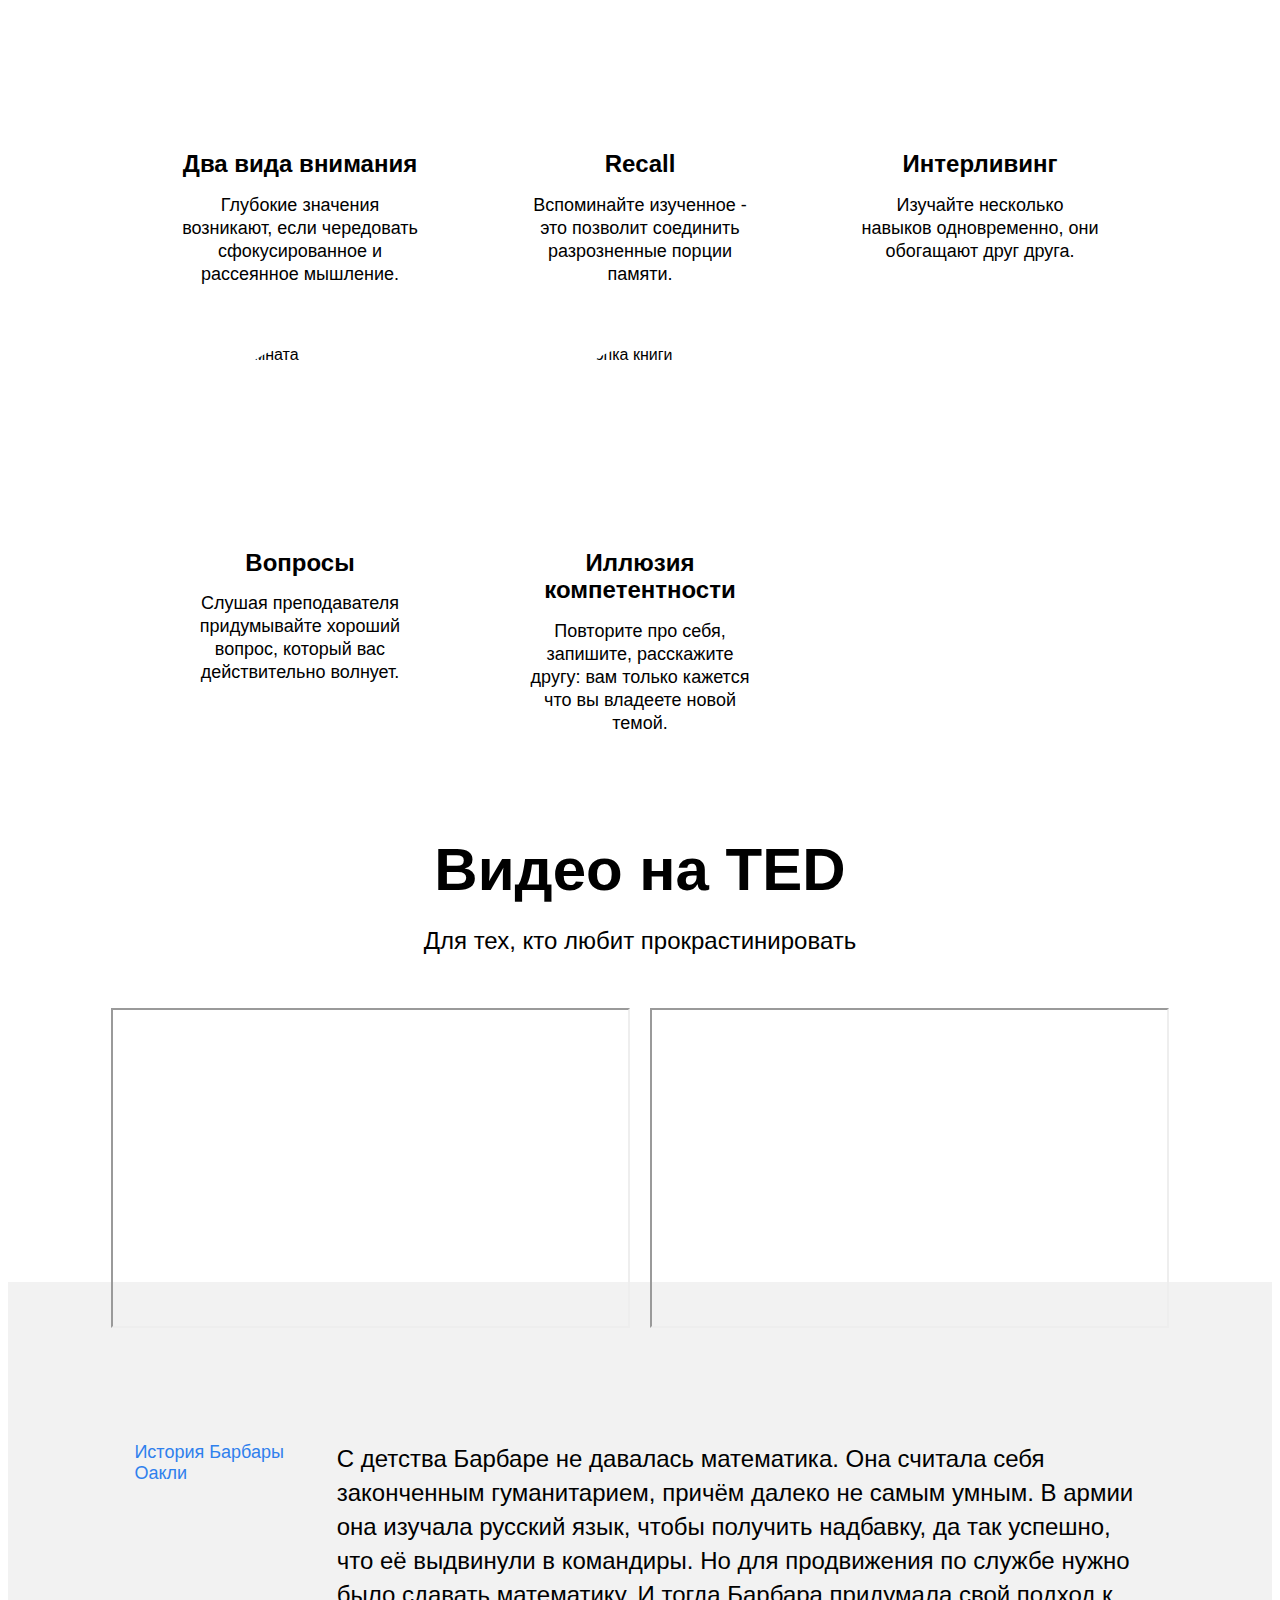
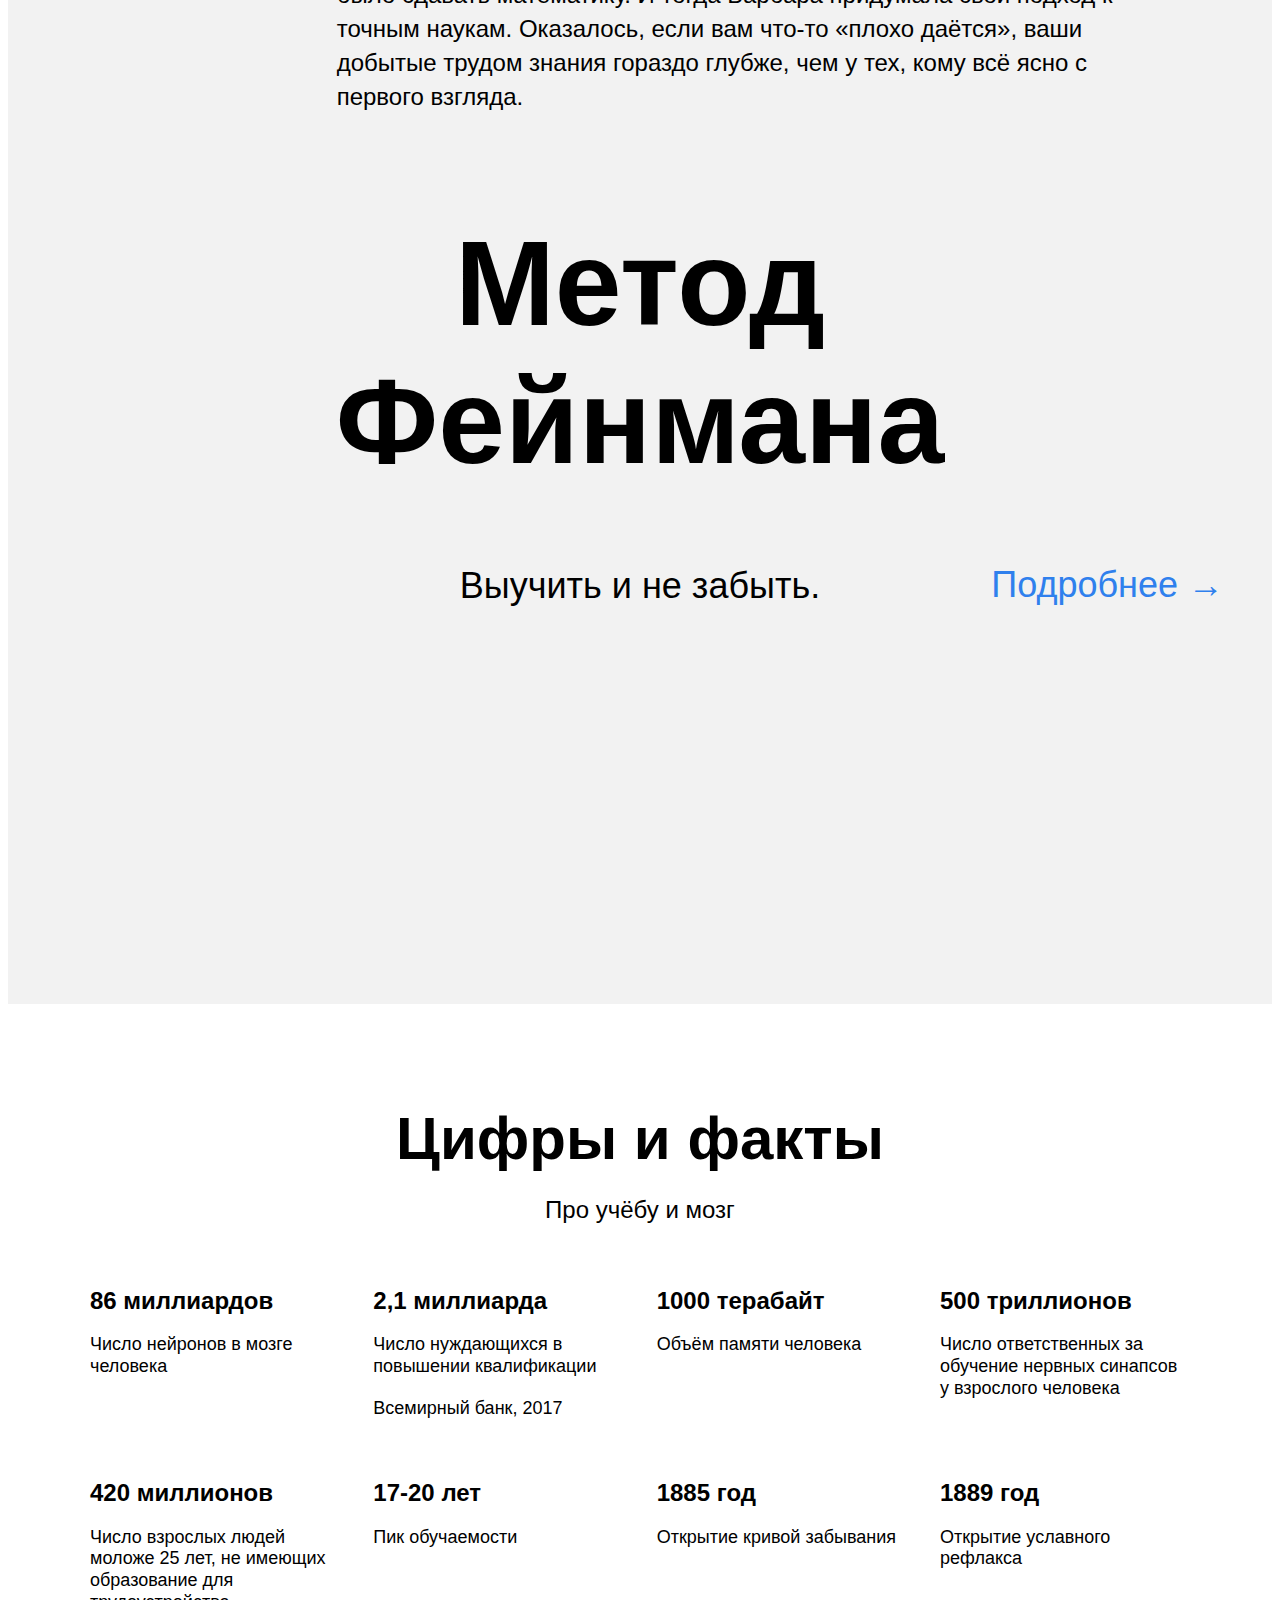
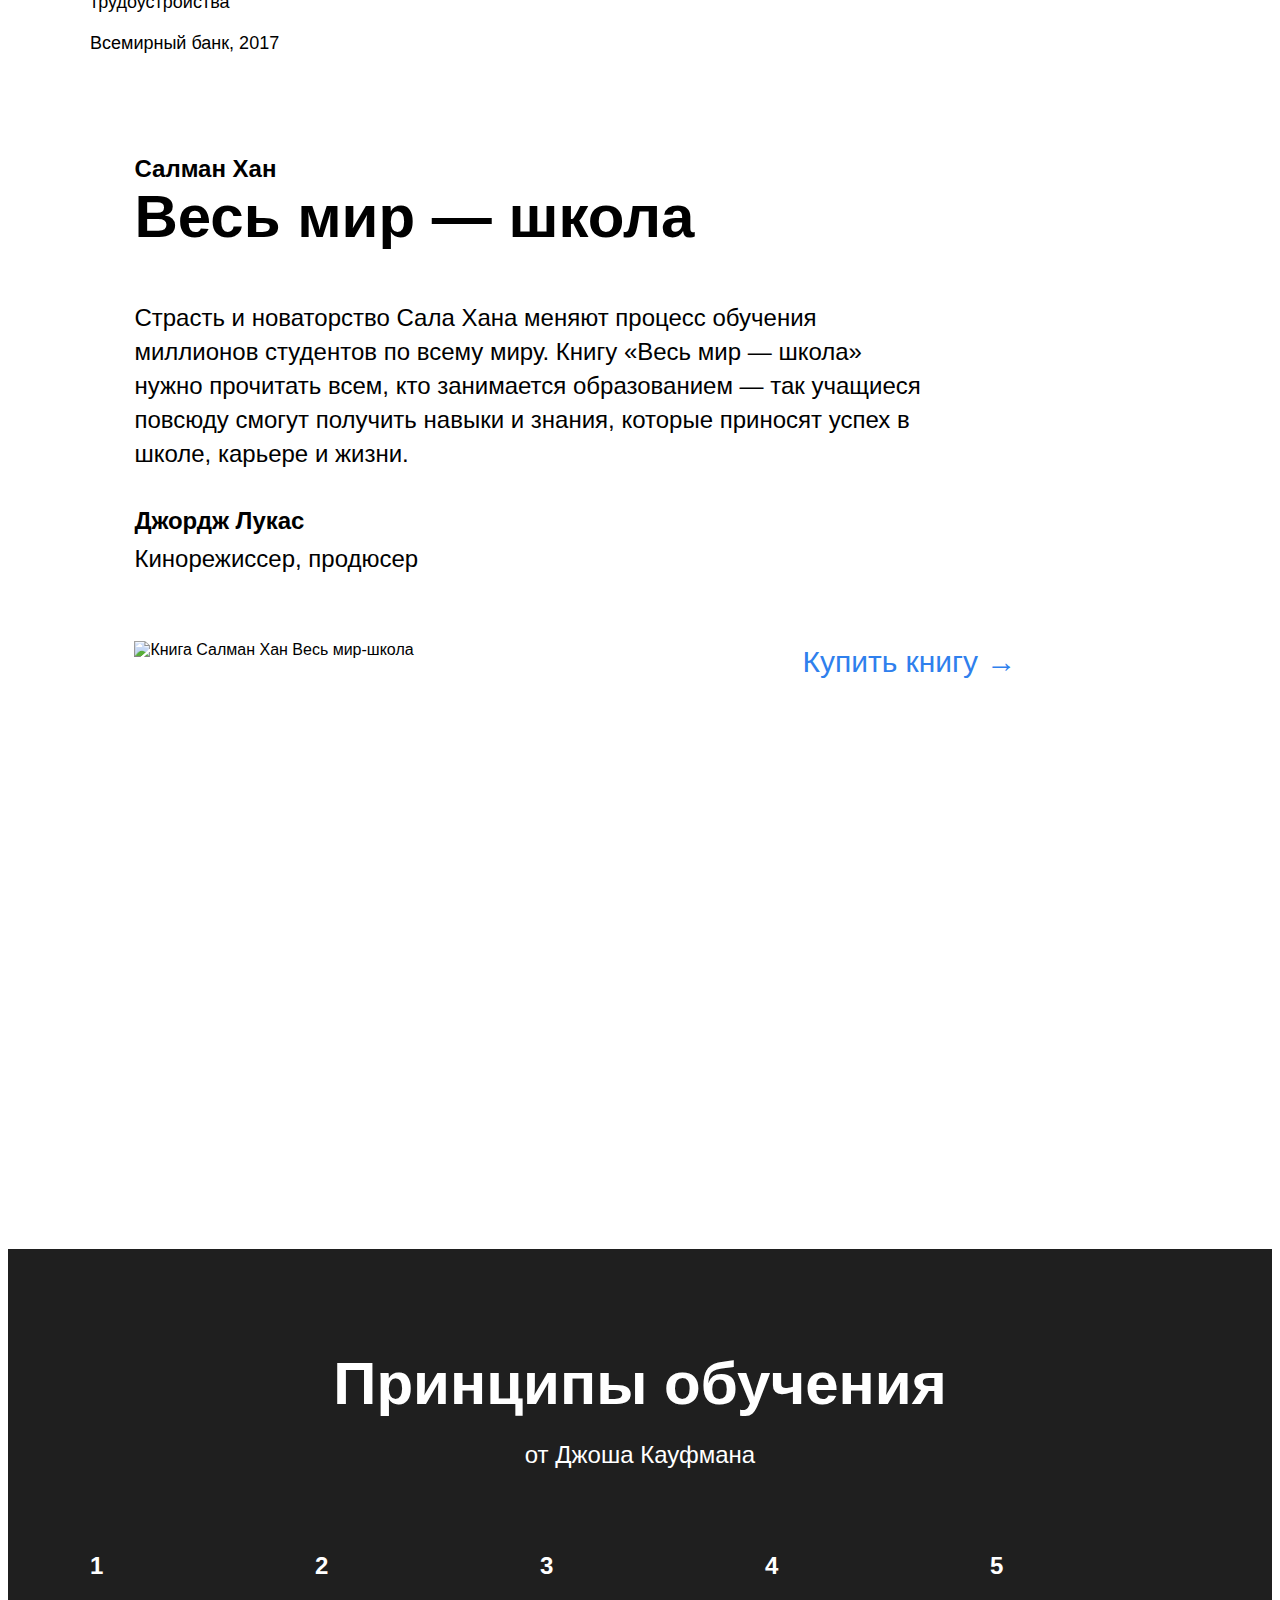
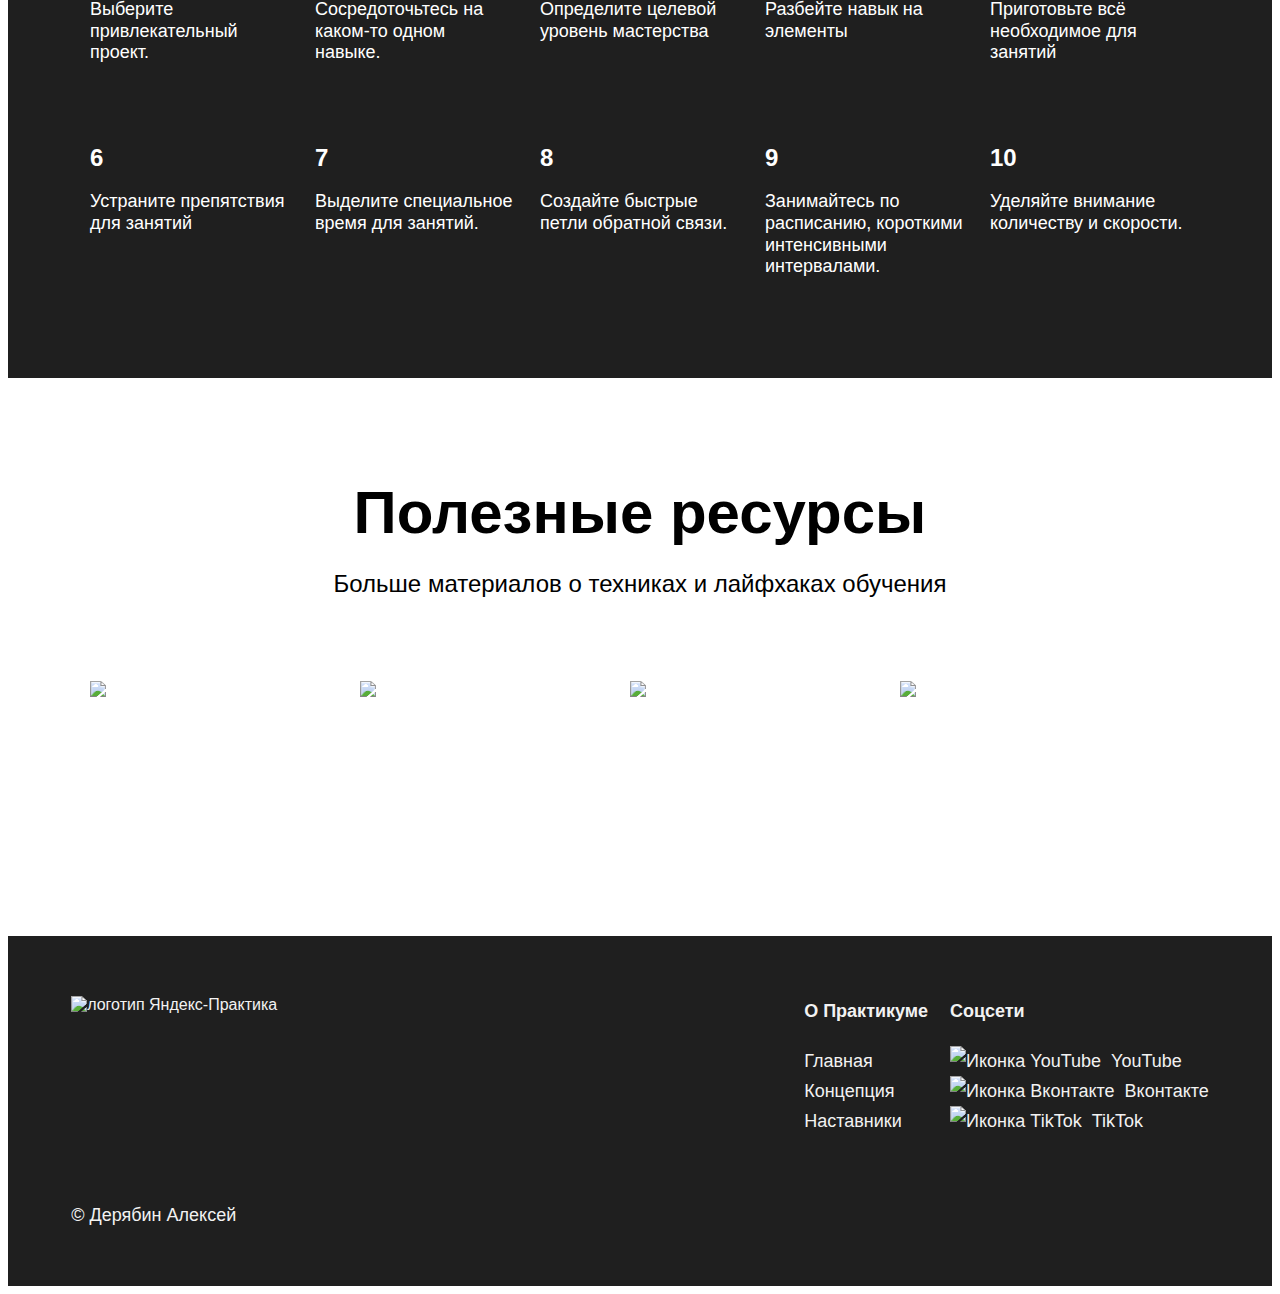
==== commit 8f2df88c: "two status" ====
--- a/index.html
+++ b/index.html
@@ -4,7 +4,7 @@
     <meta charset="UTF-8" />
     <meta name="viewport" content="width=device-width, initial-scale=1.0" />
     <title>Научиться учиться</title>
-    <link rel="stylesheet" href="./pages/index.css"/>
+    <link rel="stylesheet" href="./pages/index.css" />
   </head>
   <body>
     <div class="page">
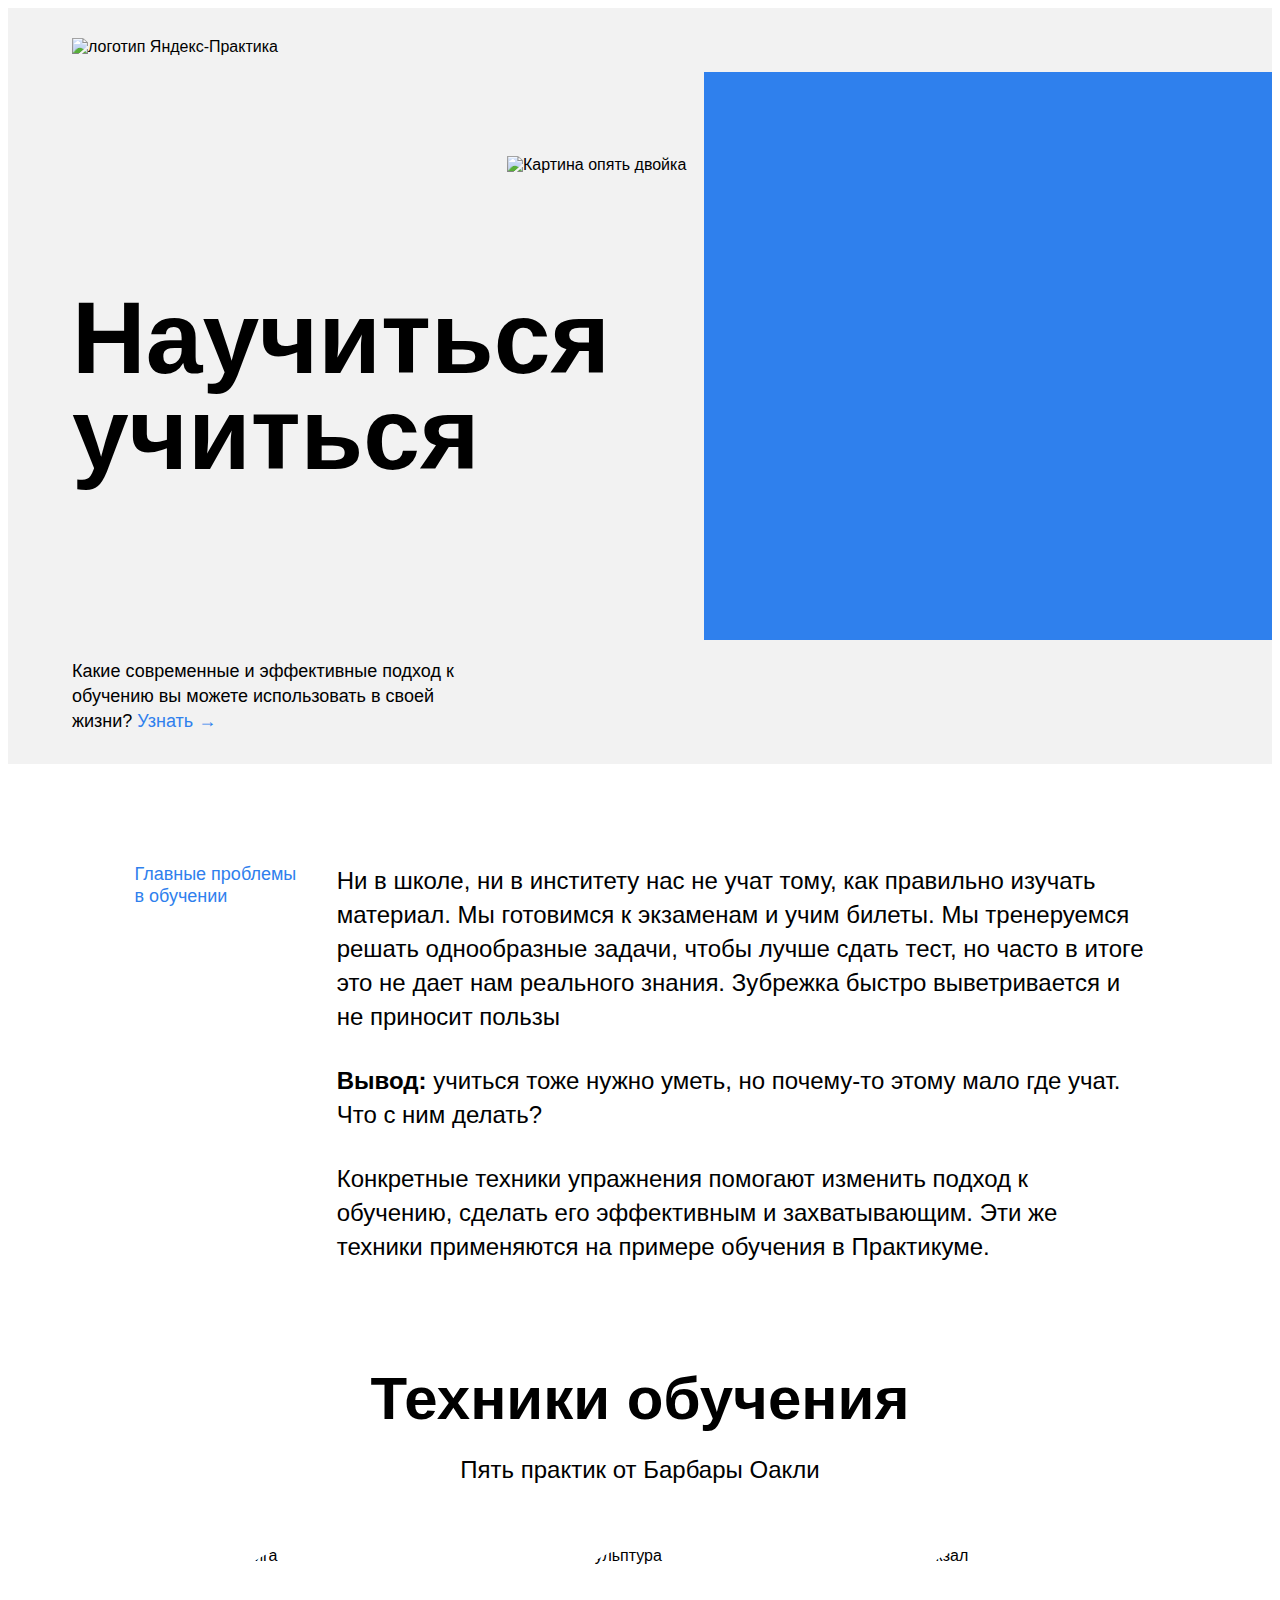
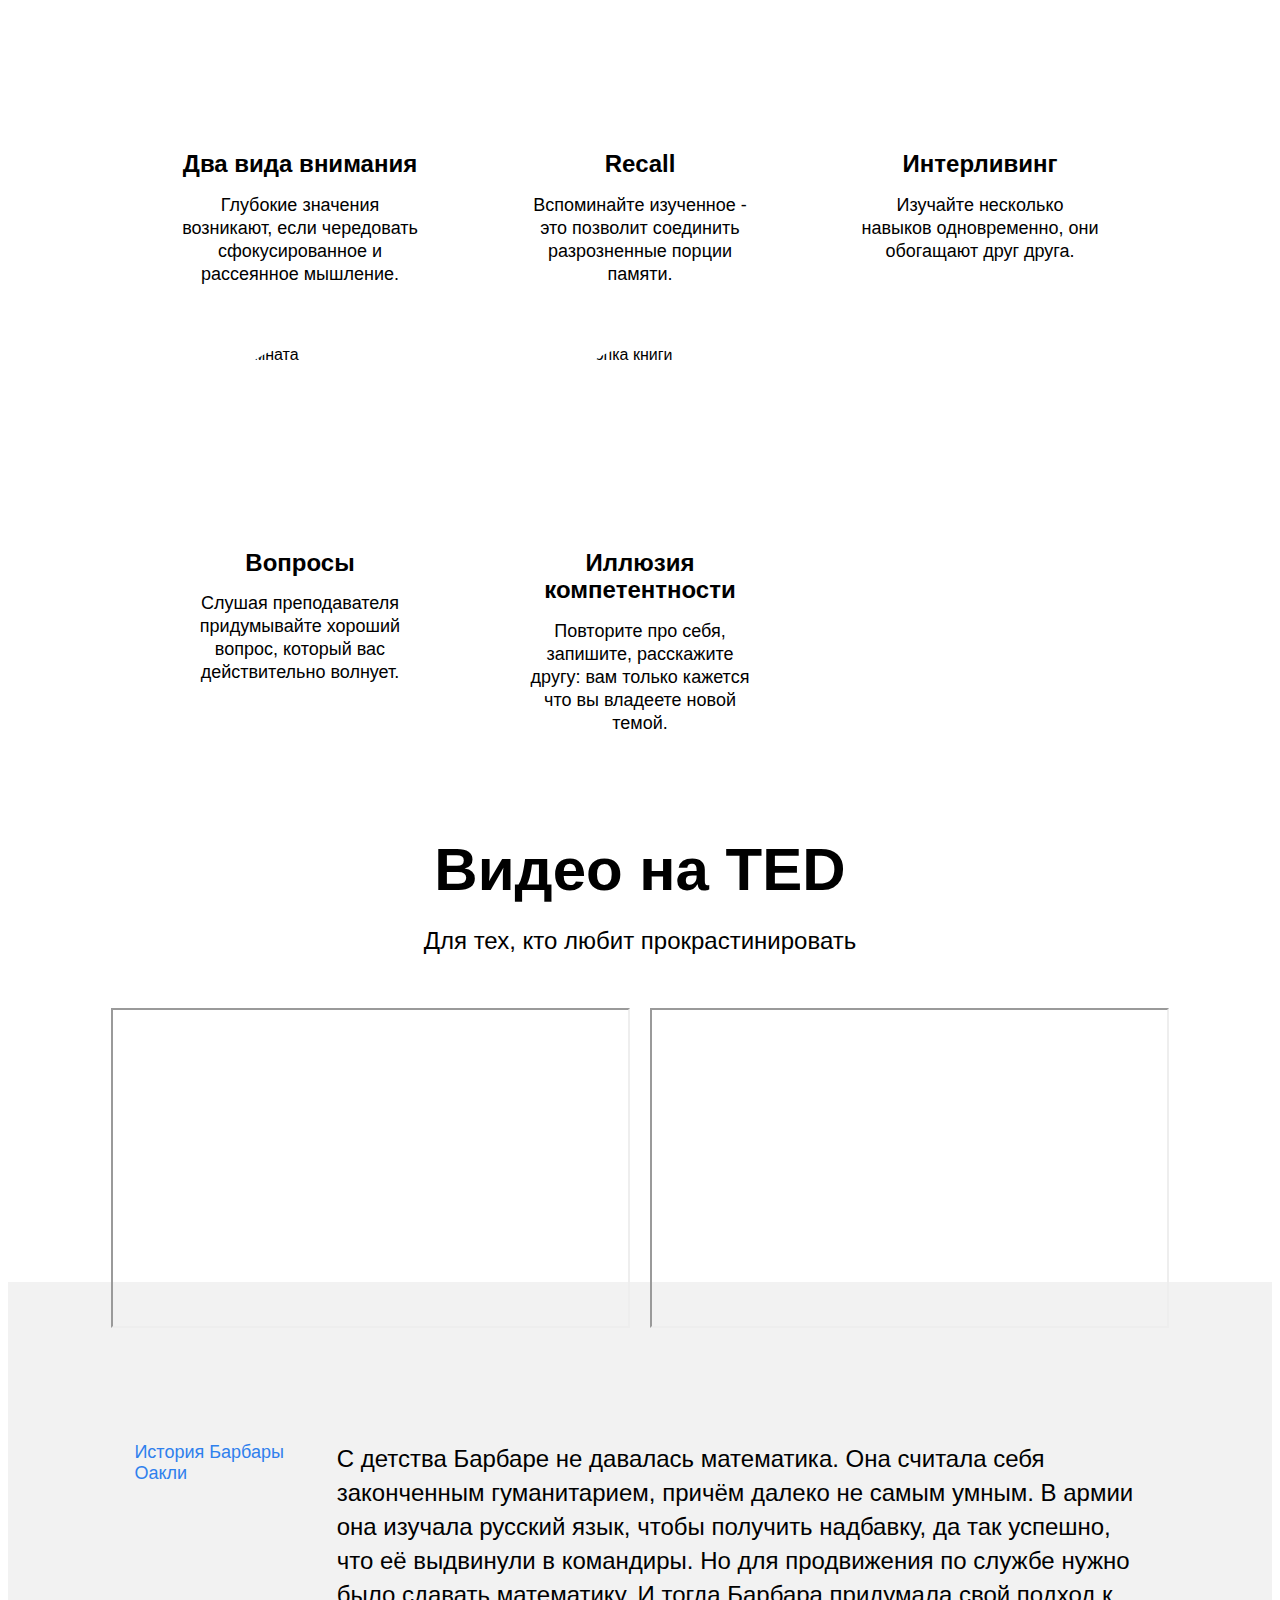
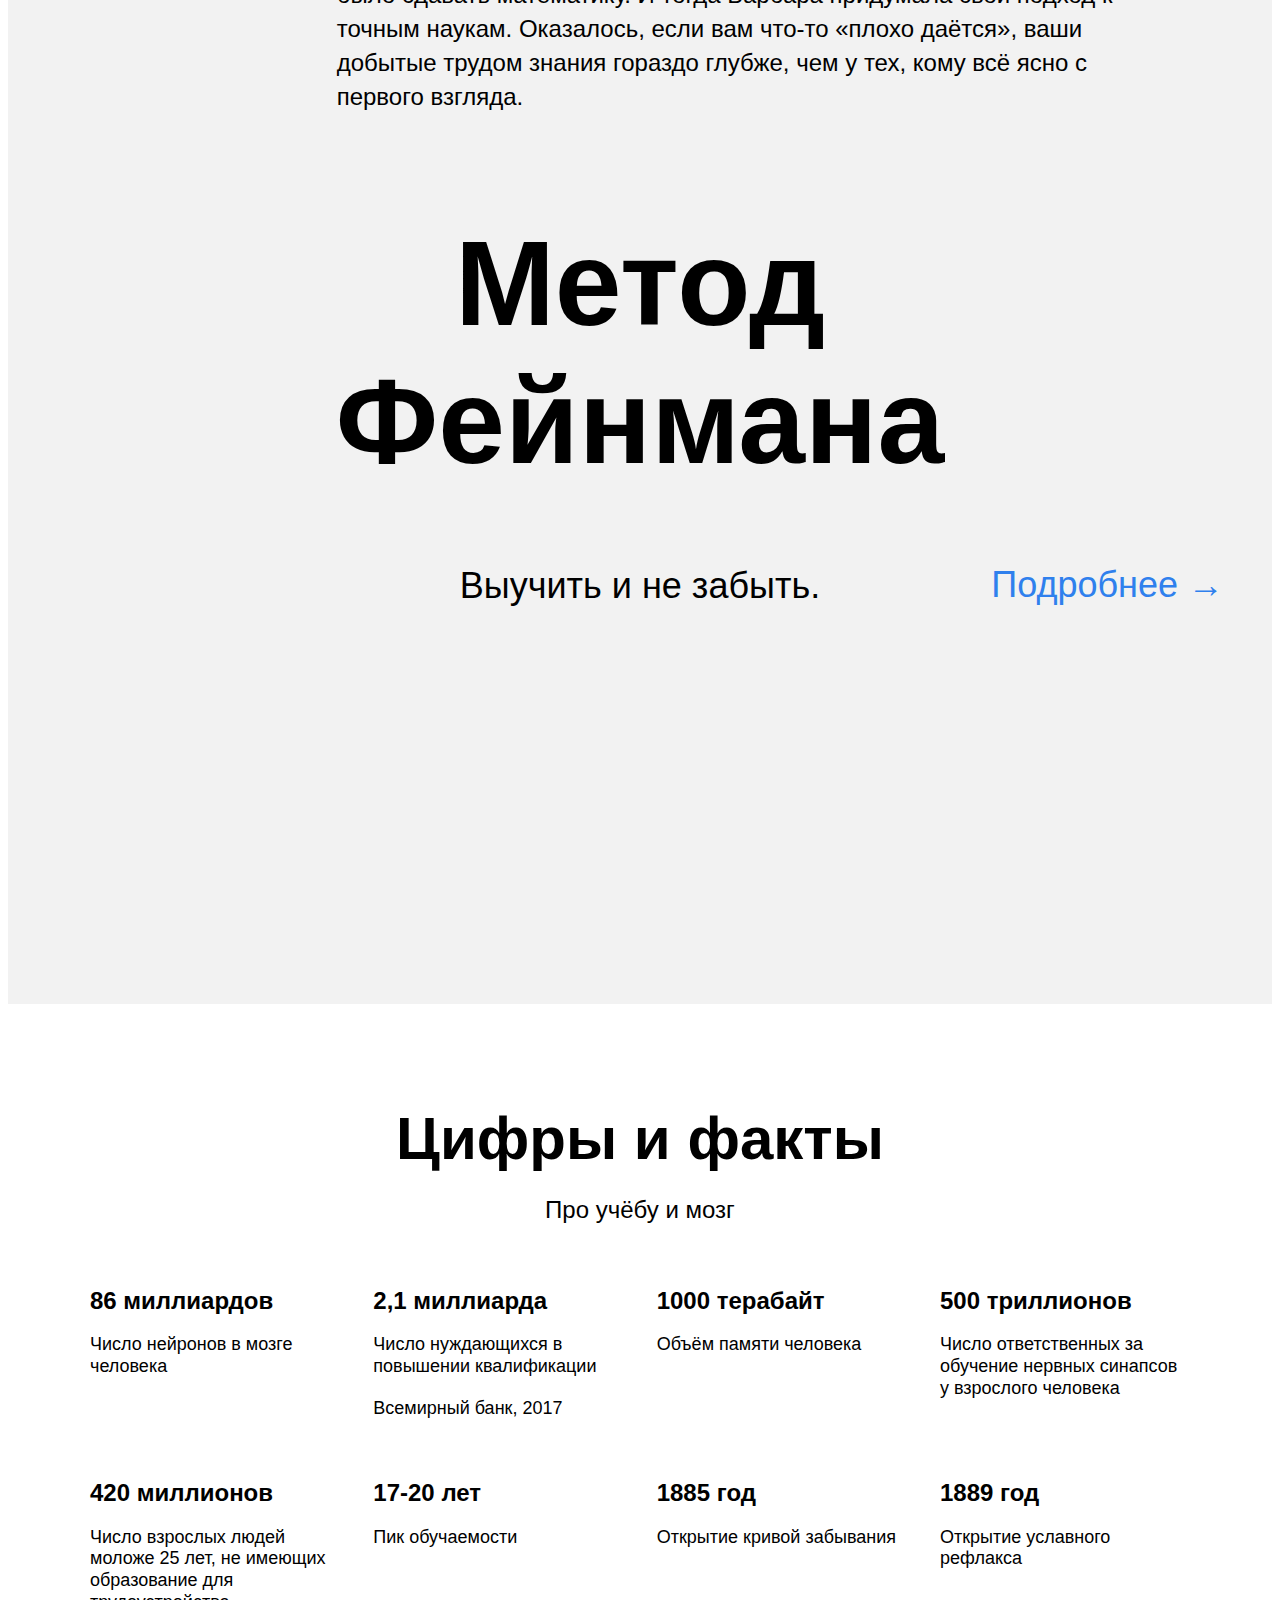
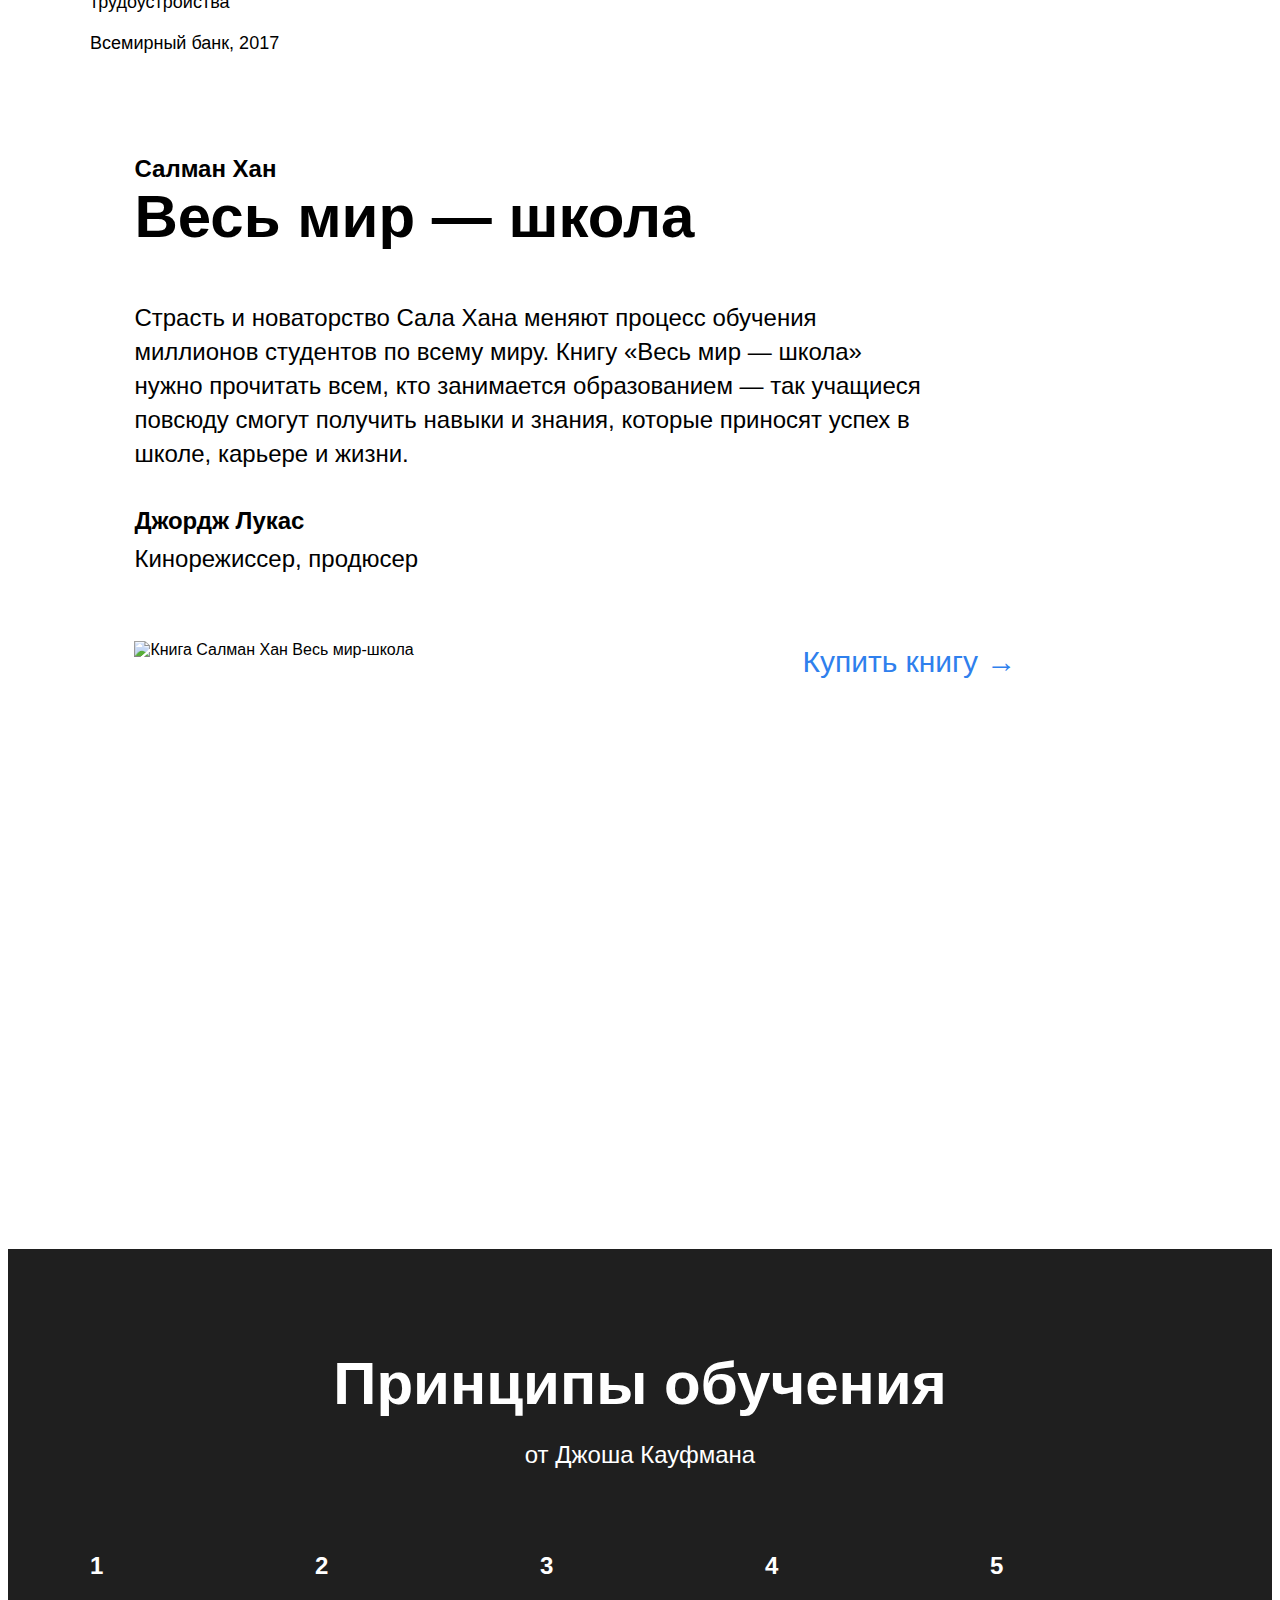
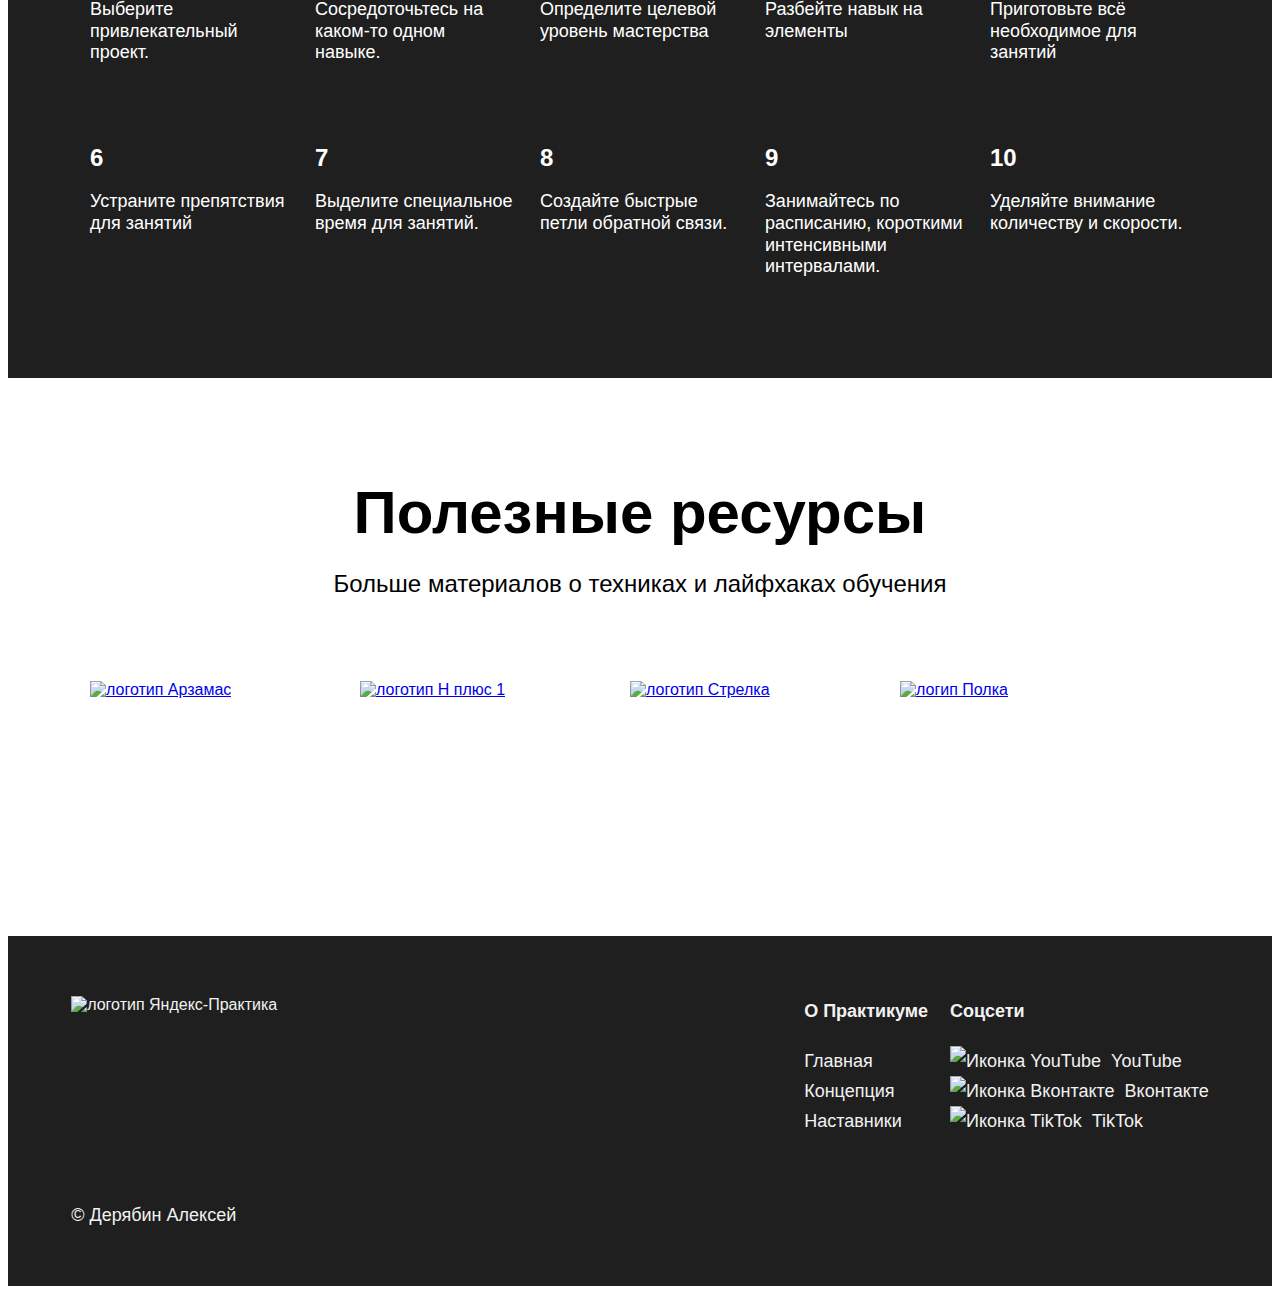
==== commit fd9c3c78: "fix" ====
--- a/index.html
+++ b/index.html
@@ -310,25 +310,25 @@
           <div class="logo_zone">
             <a class="resources__logo" href="#">
               <img
-                class="resources__link"
+                class="resources__link" alt="логотип Арзамас"
                 src="./images/logo/resources-arzamas.svg"
               />
             </a>
             <a class="resources__logo" href="#">
               <img
-                class="resources__link"
+                class="resources__link" alt="логотип Н плюс 1"
                 src="./images/logo/resources-n1.svg"
               />
             </a>
             <a class="resources__logo" href="#">
               <img
-                class="resources__link"
+                class="resources__link" alt="логотип Стрелка"
                 src="./images/logo/resources-strelka.svg"
               />
             </a>
             <a class="resources__logo" href="#">
               <img
-                class="resources__link"
+                class="resources__link" alt="логип Полка"
                 src="./images/logo/resources-polka.svg"
               />
             </a>
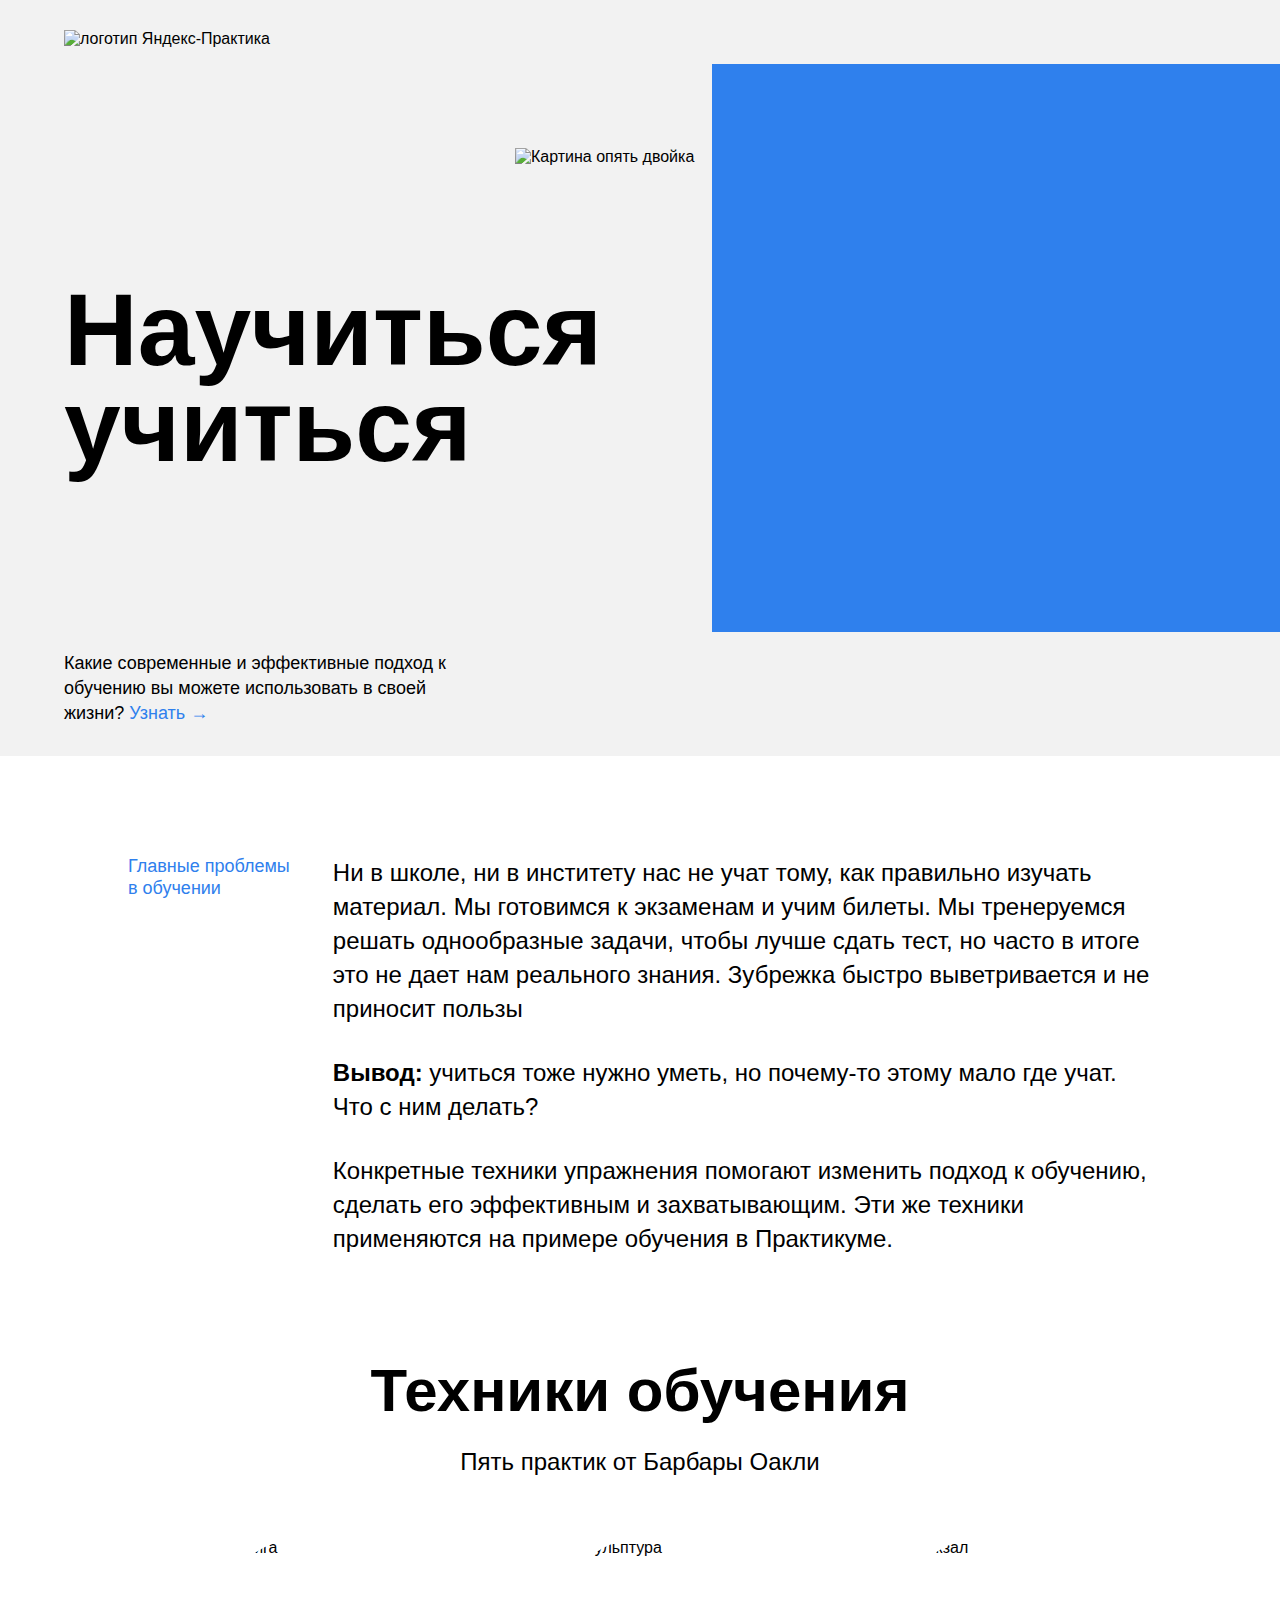
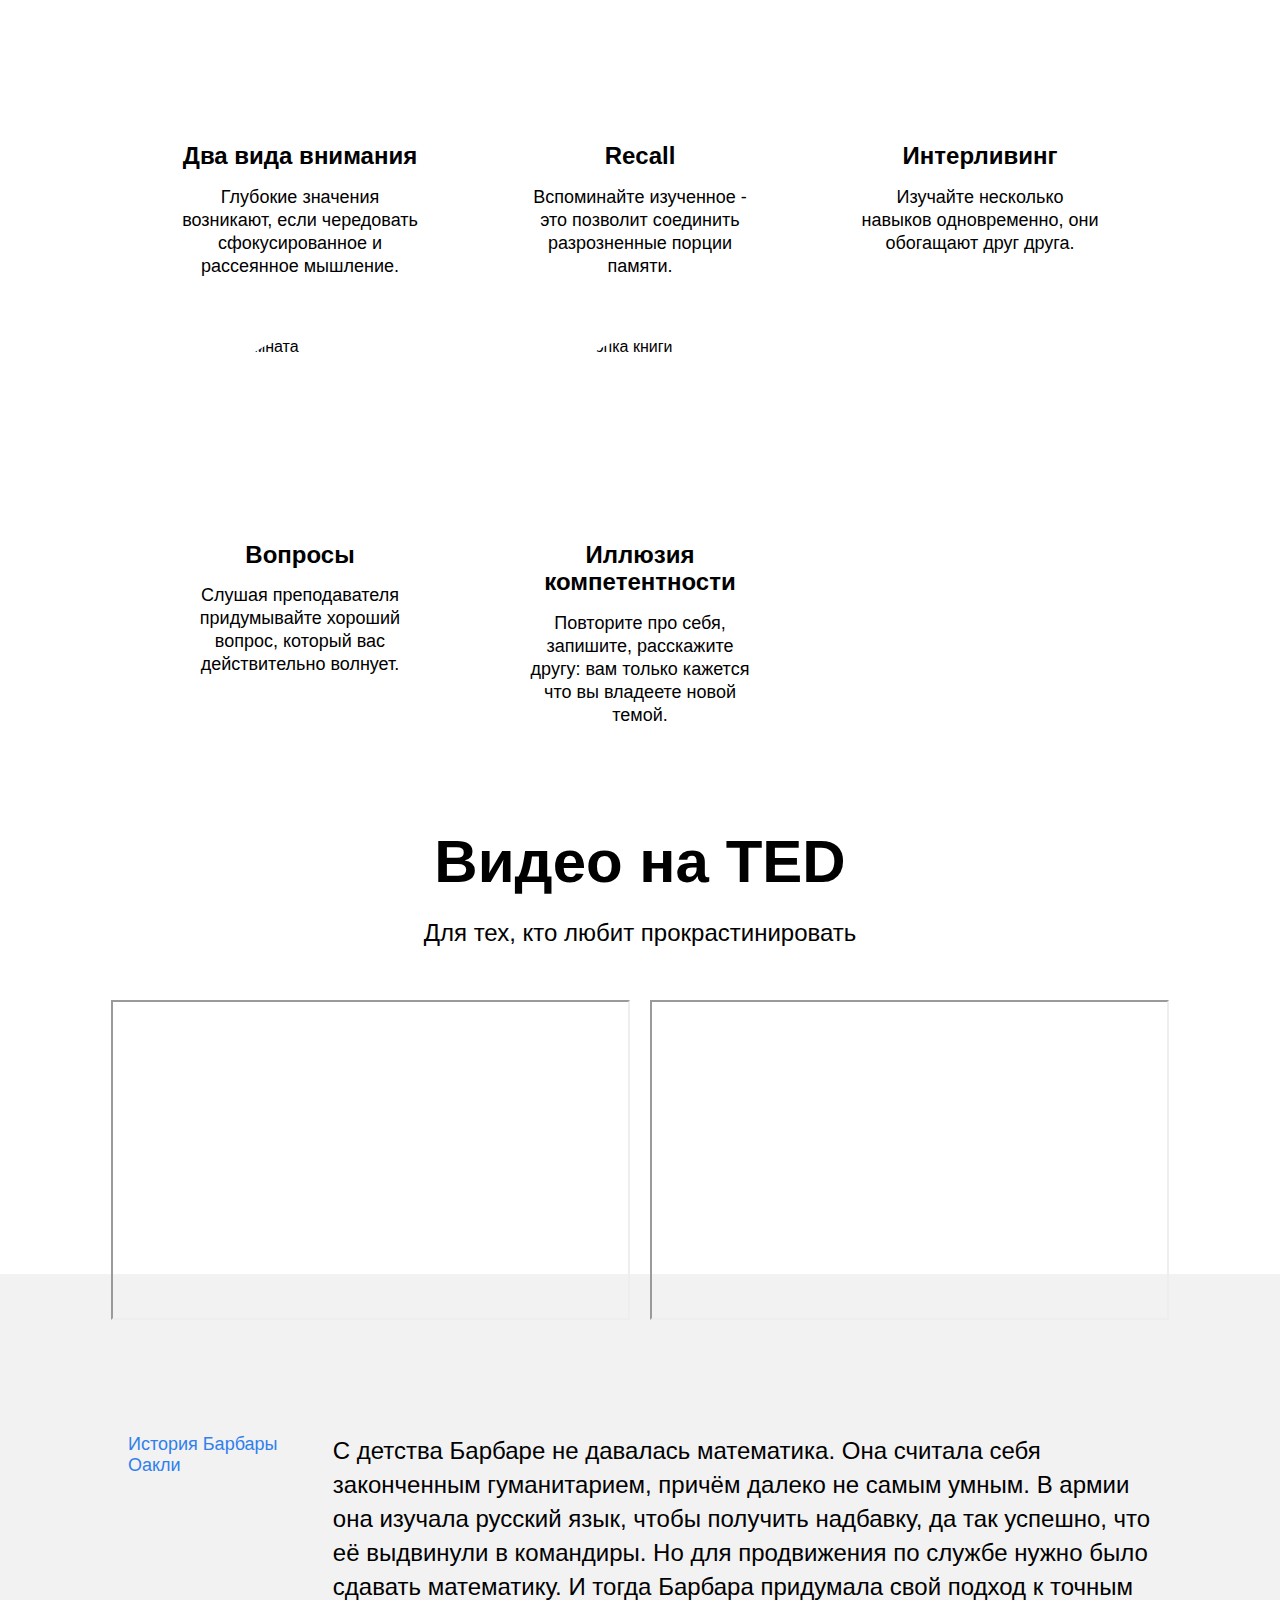
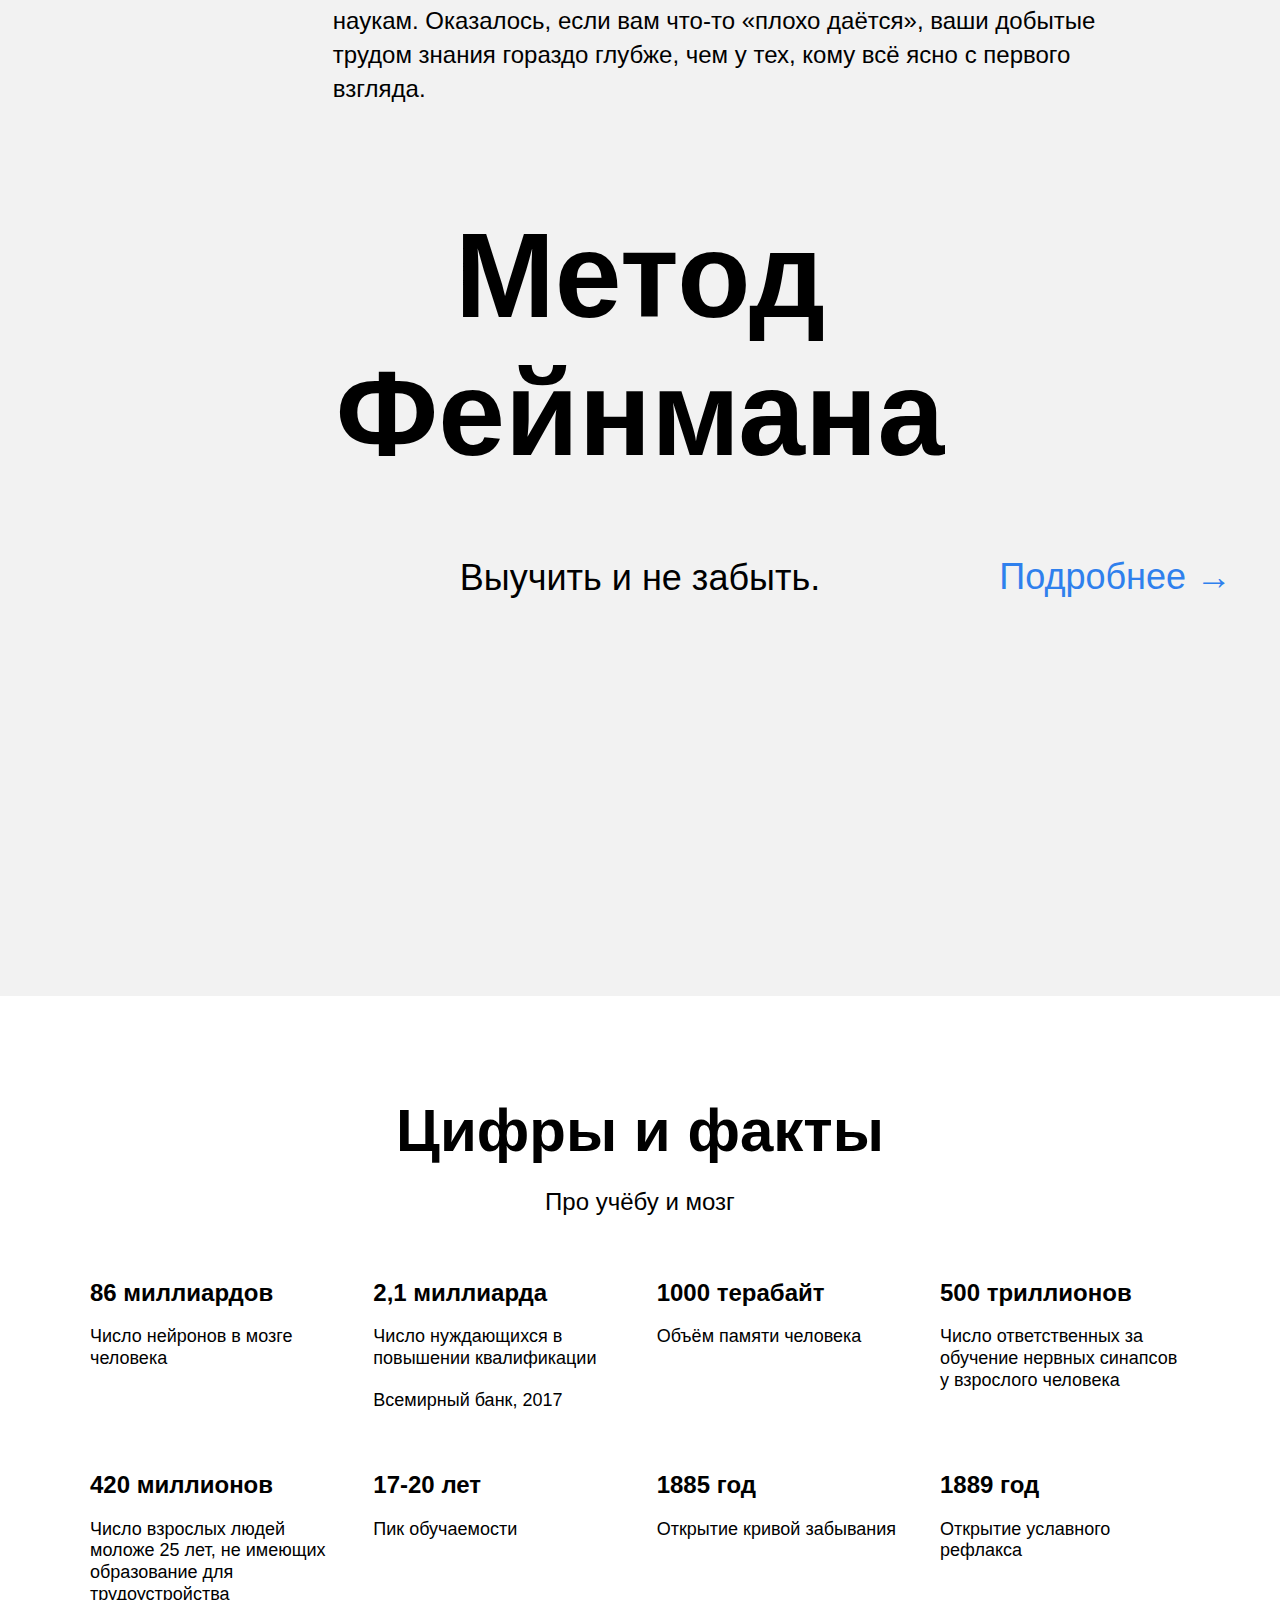
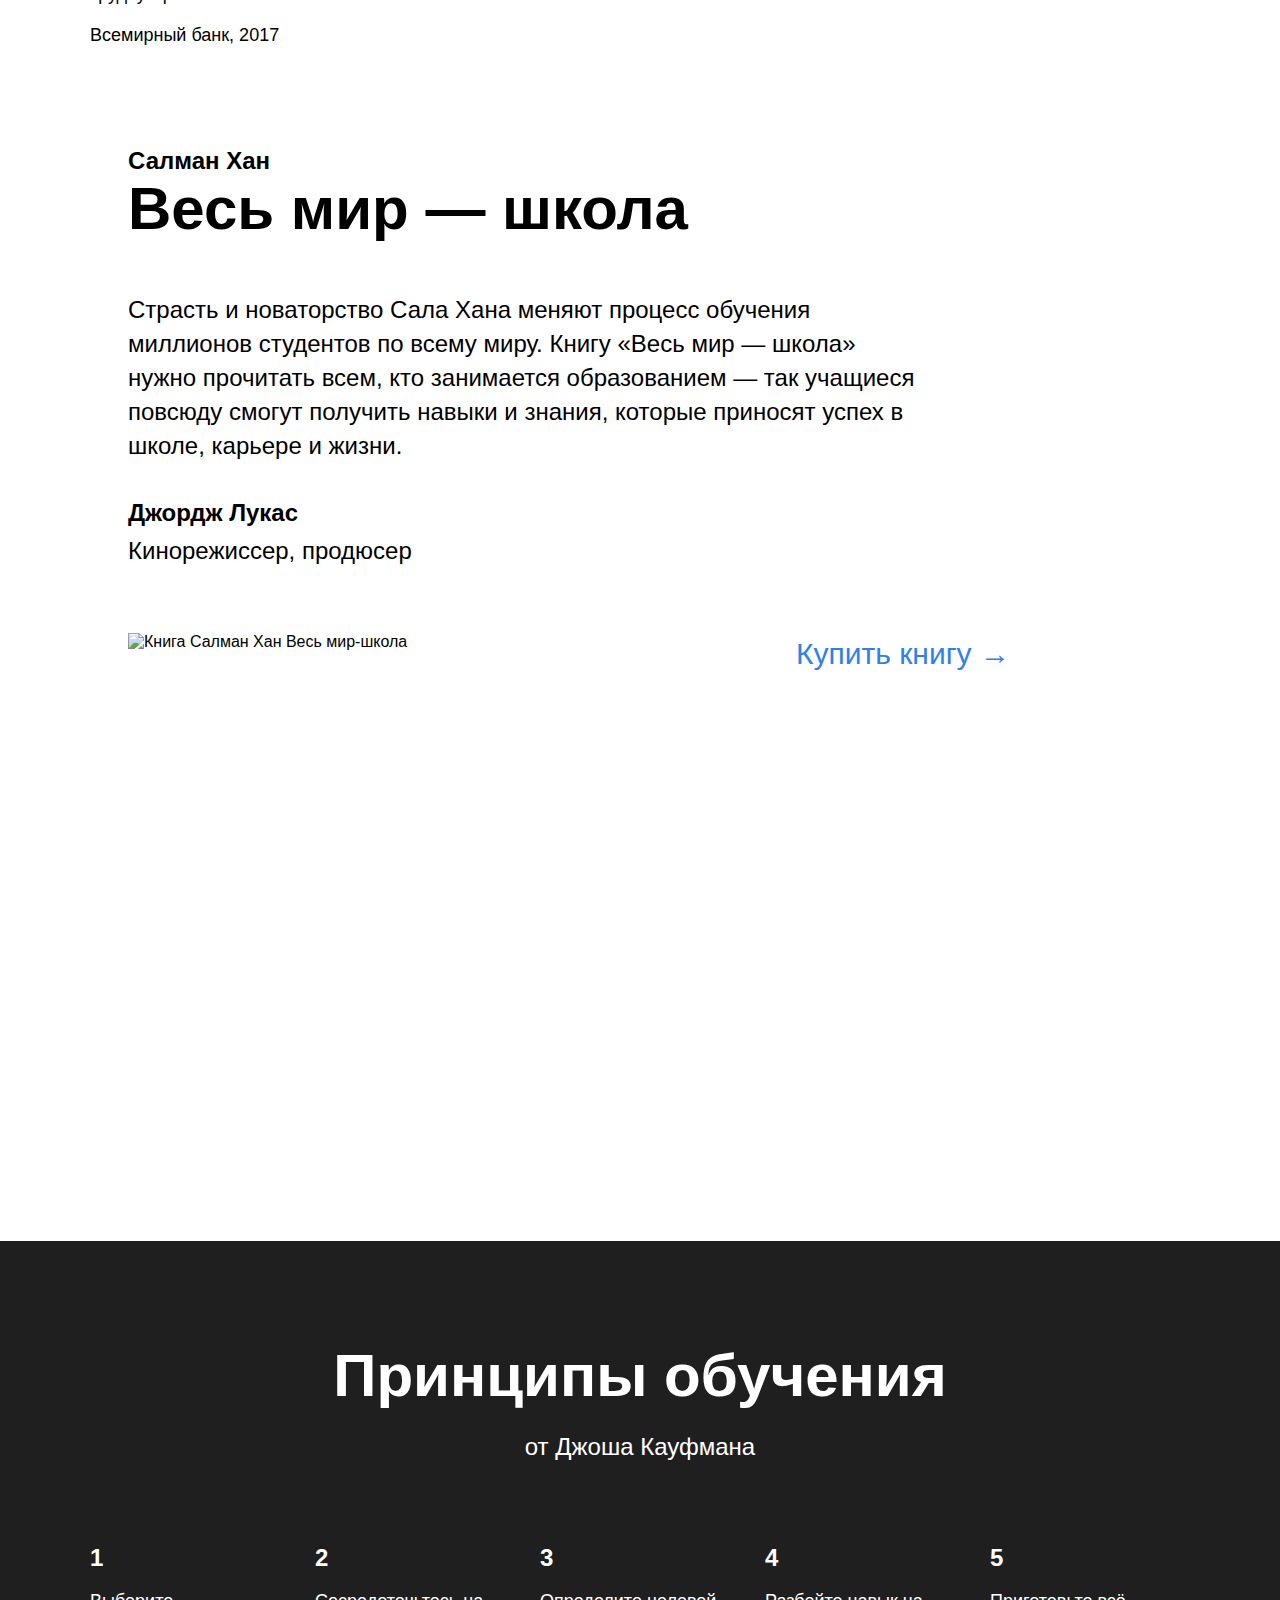
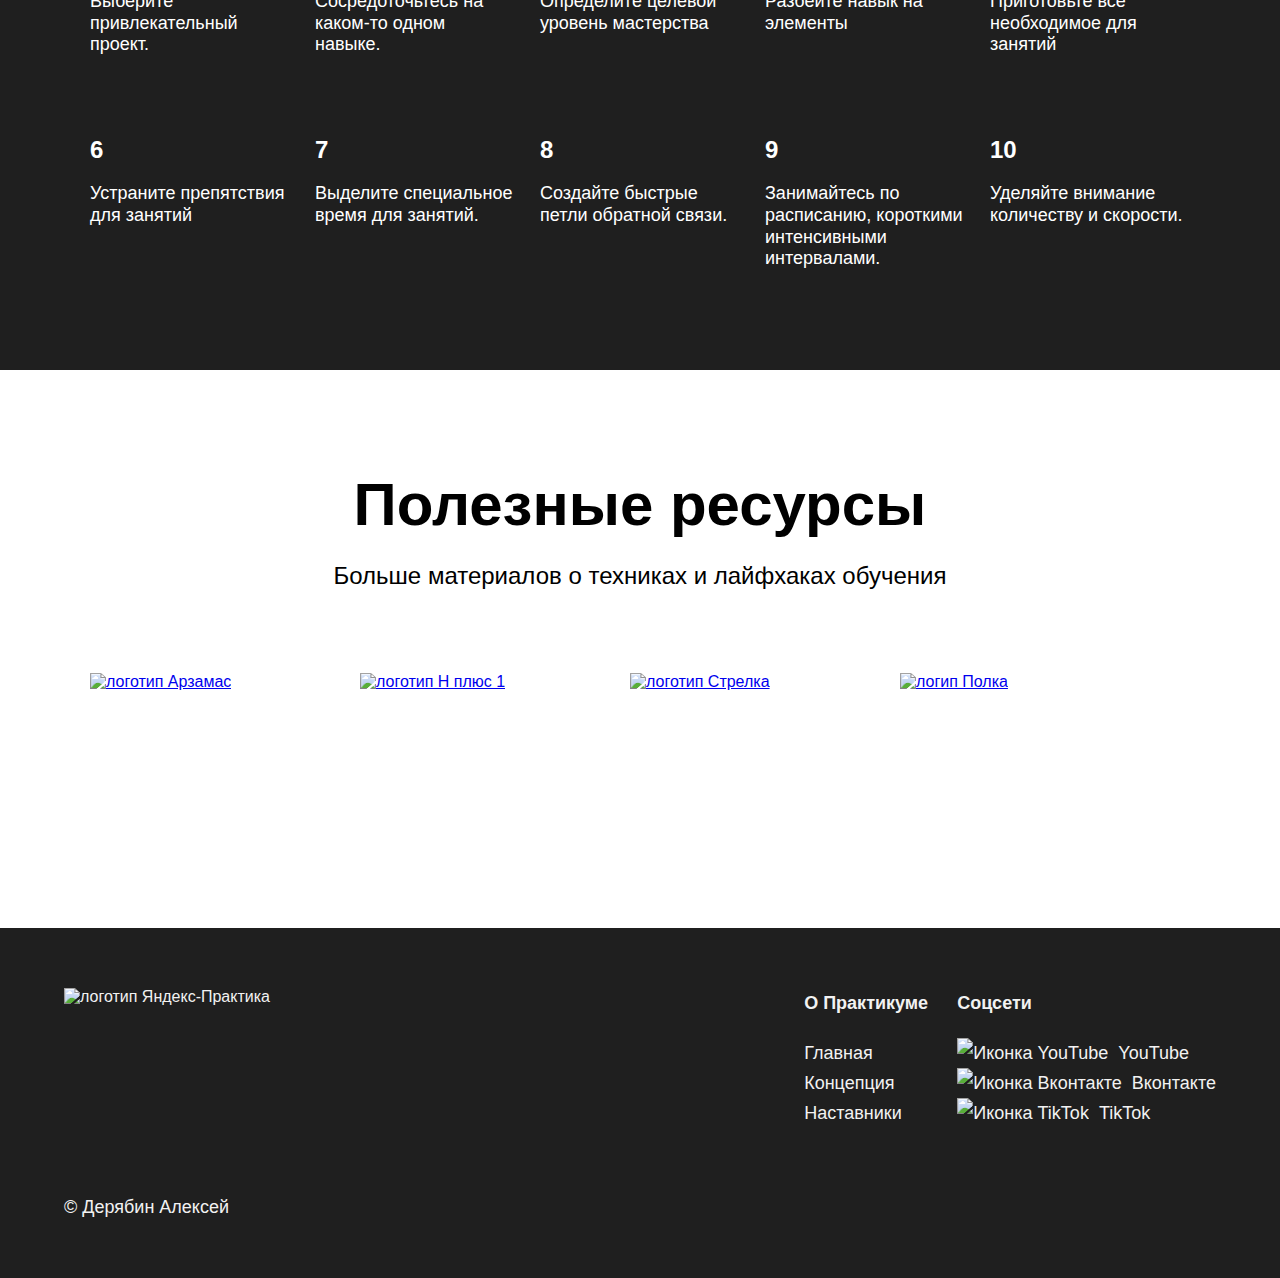
==== commit f14a3da5: "fix" ====
--- a/index.html
+++ b/index.html
@@ -6,7 +6,7 @@
     <title>Научиться учиться</title>
     <link rel="stylesheet" href="./pages/index.css" />
   </head>
-  <body>
+  <body class="body">
     <div class="page">
       <header class="header">
         <img
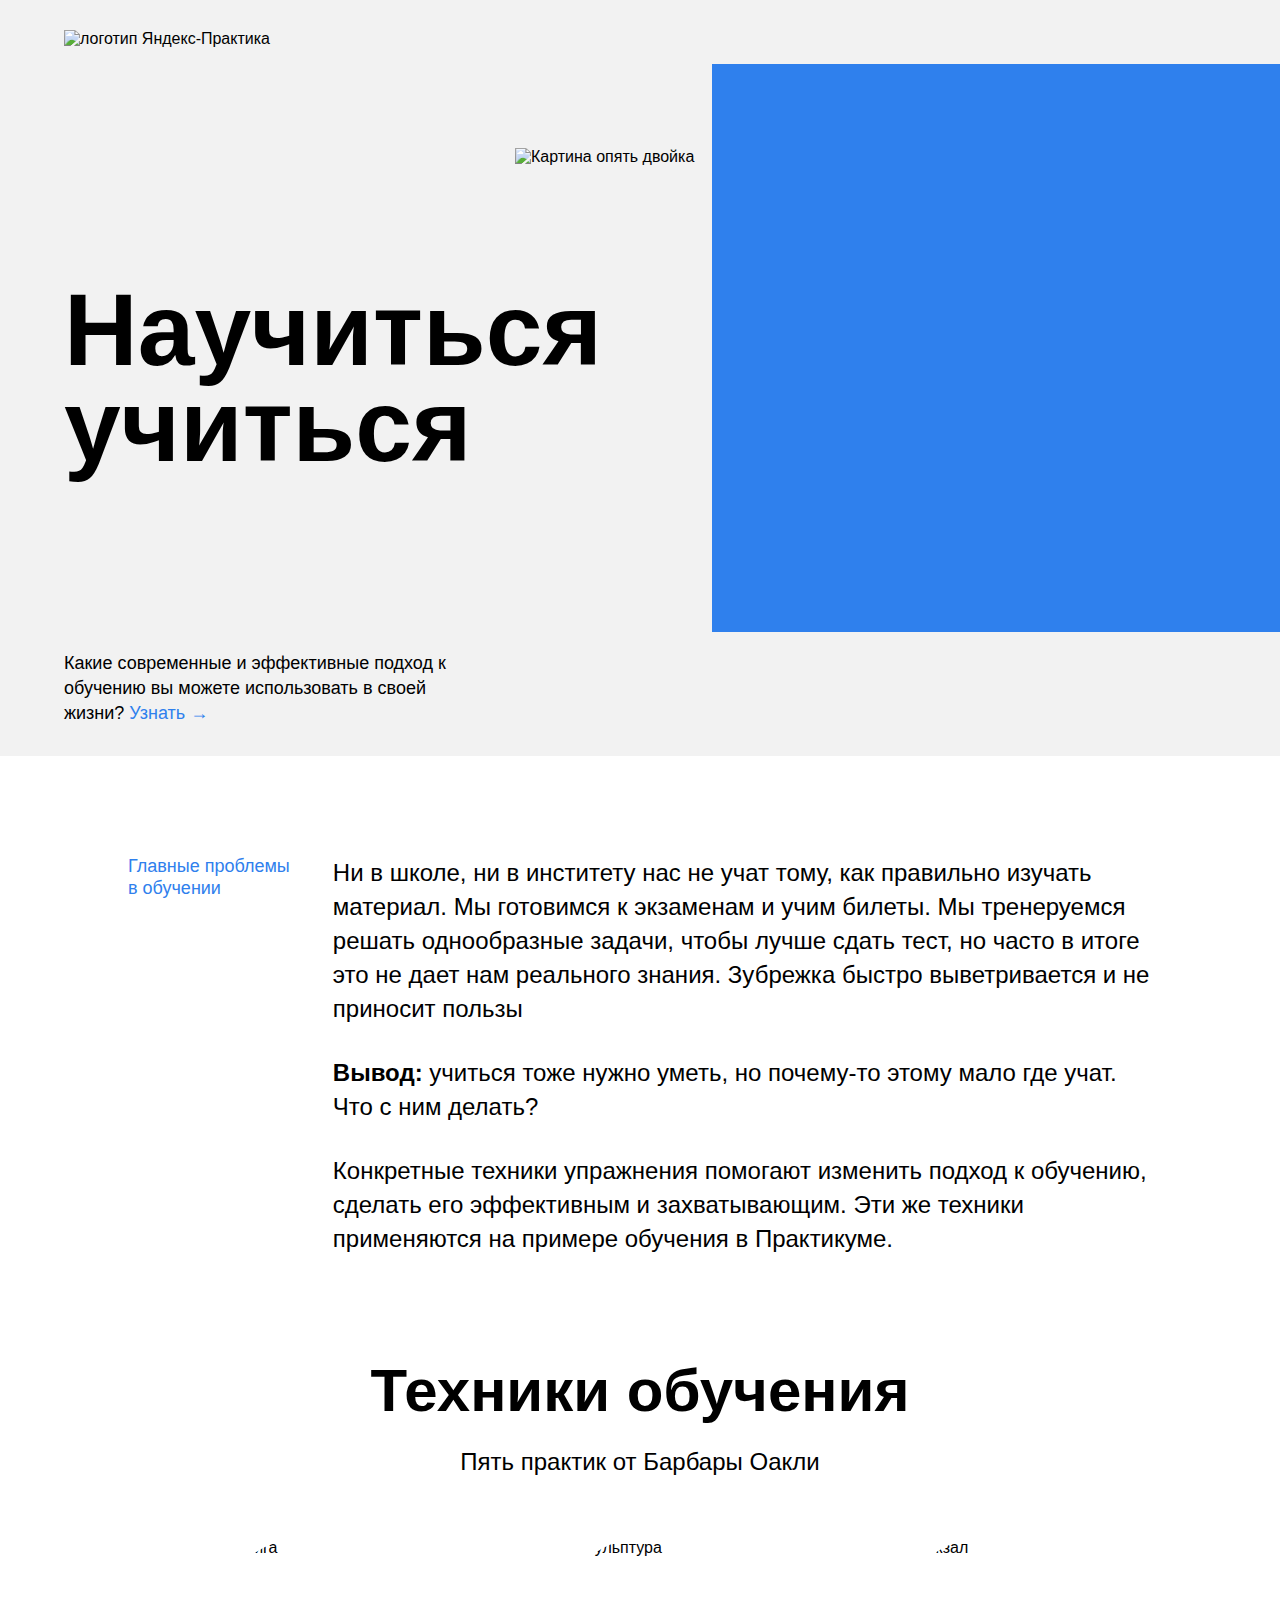
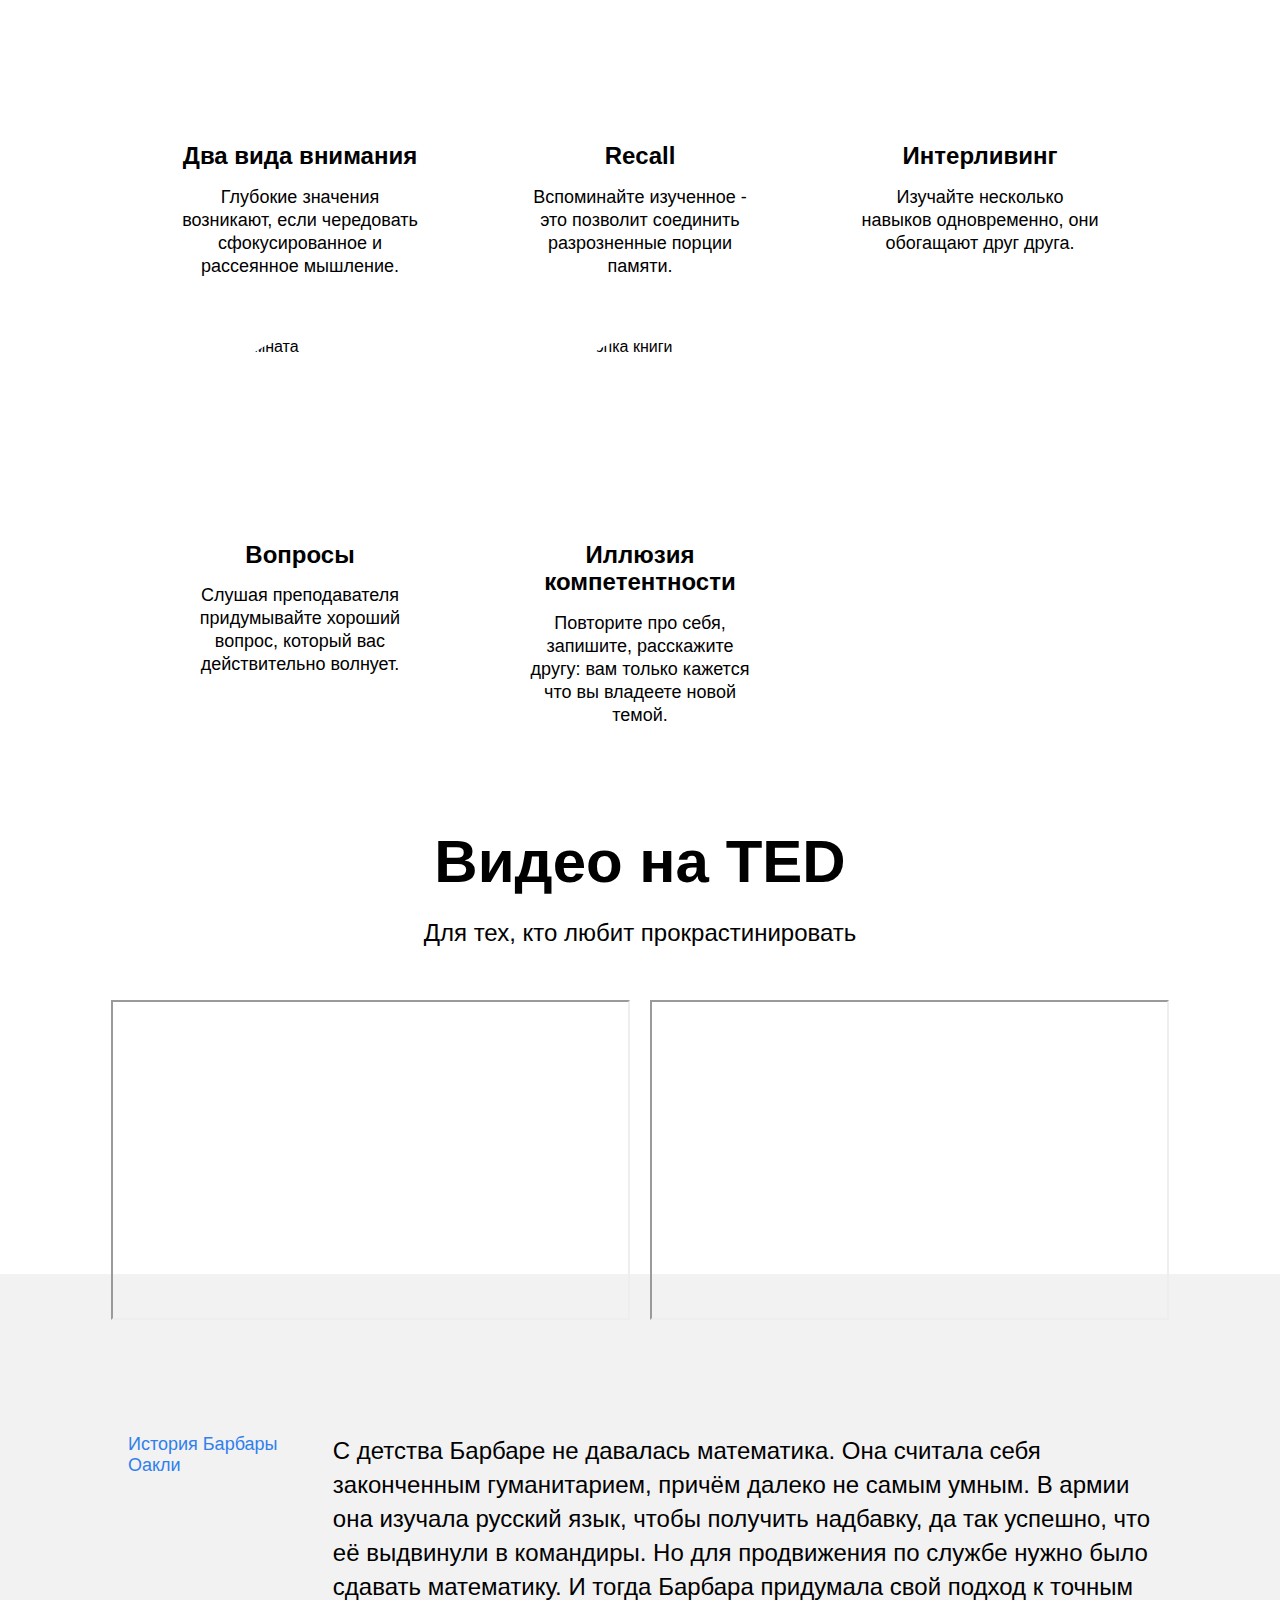
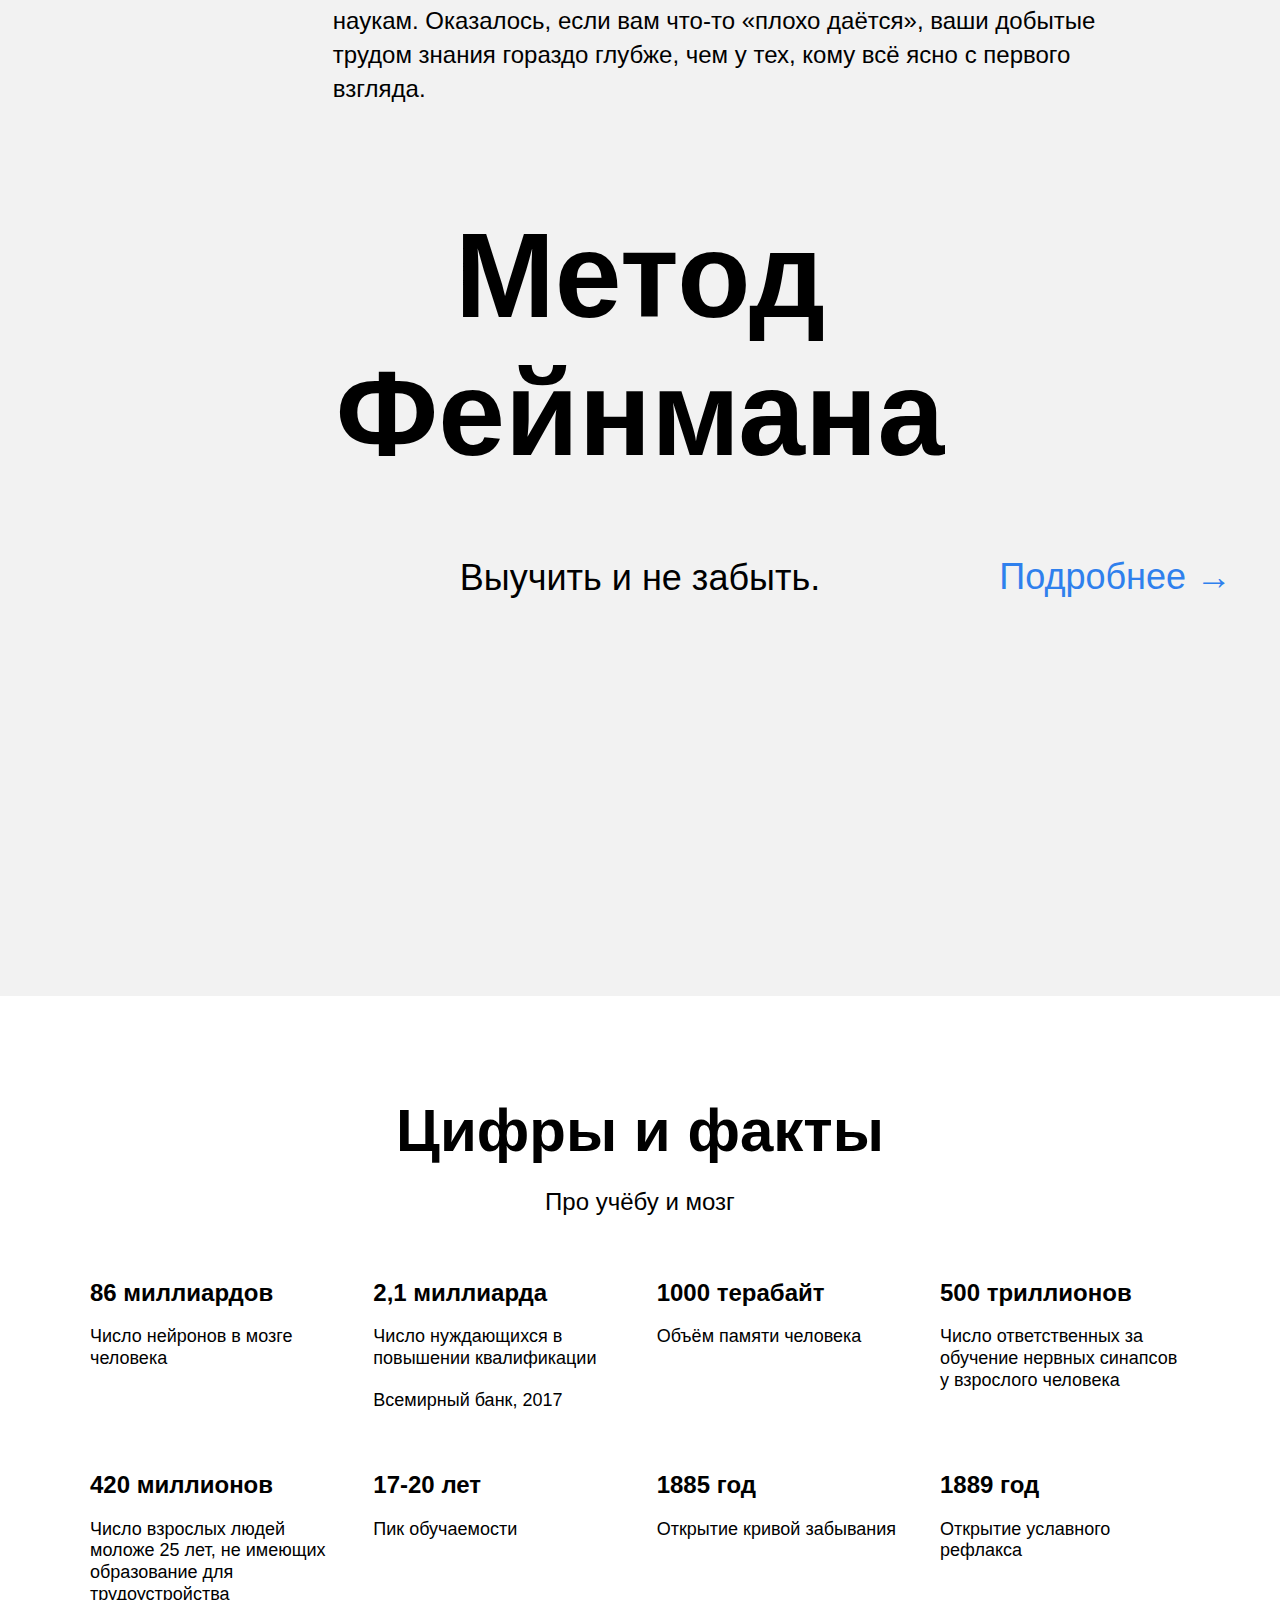
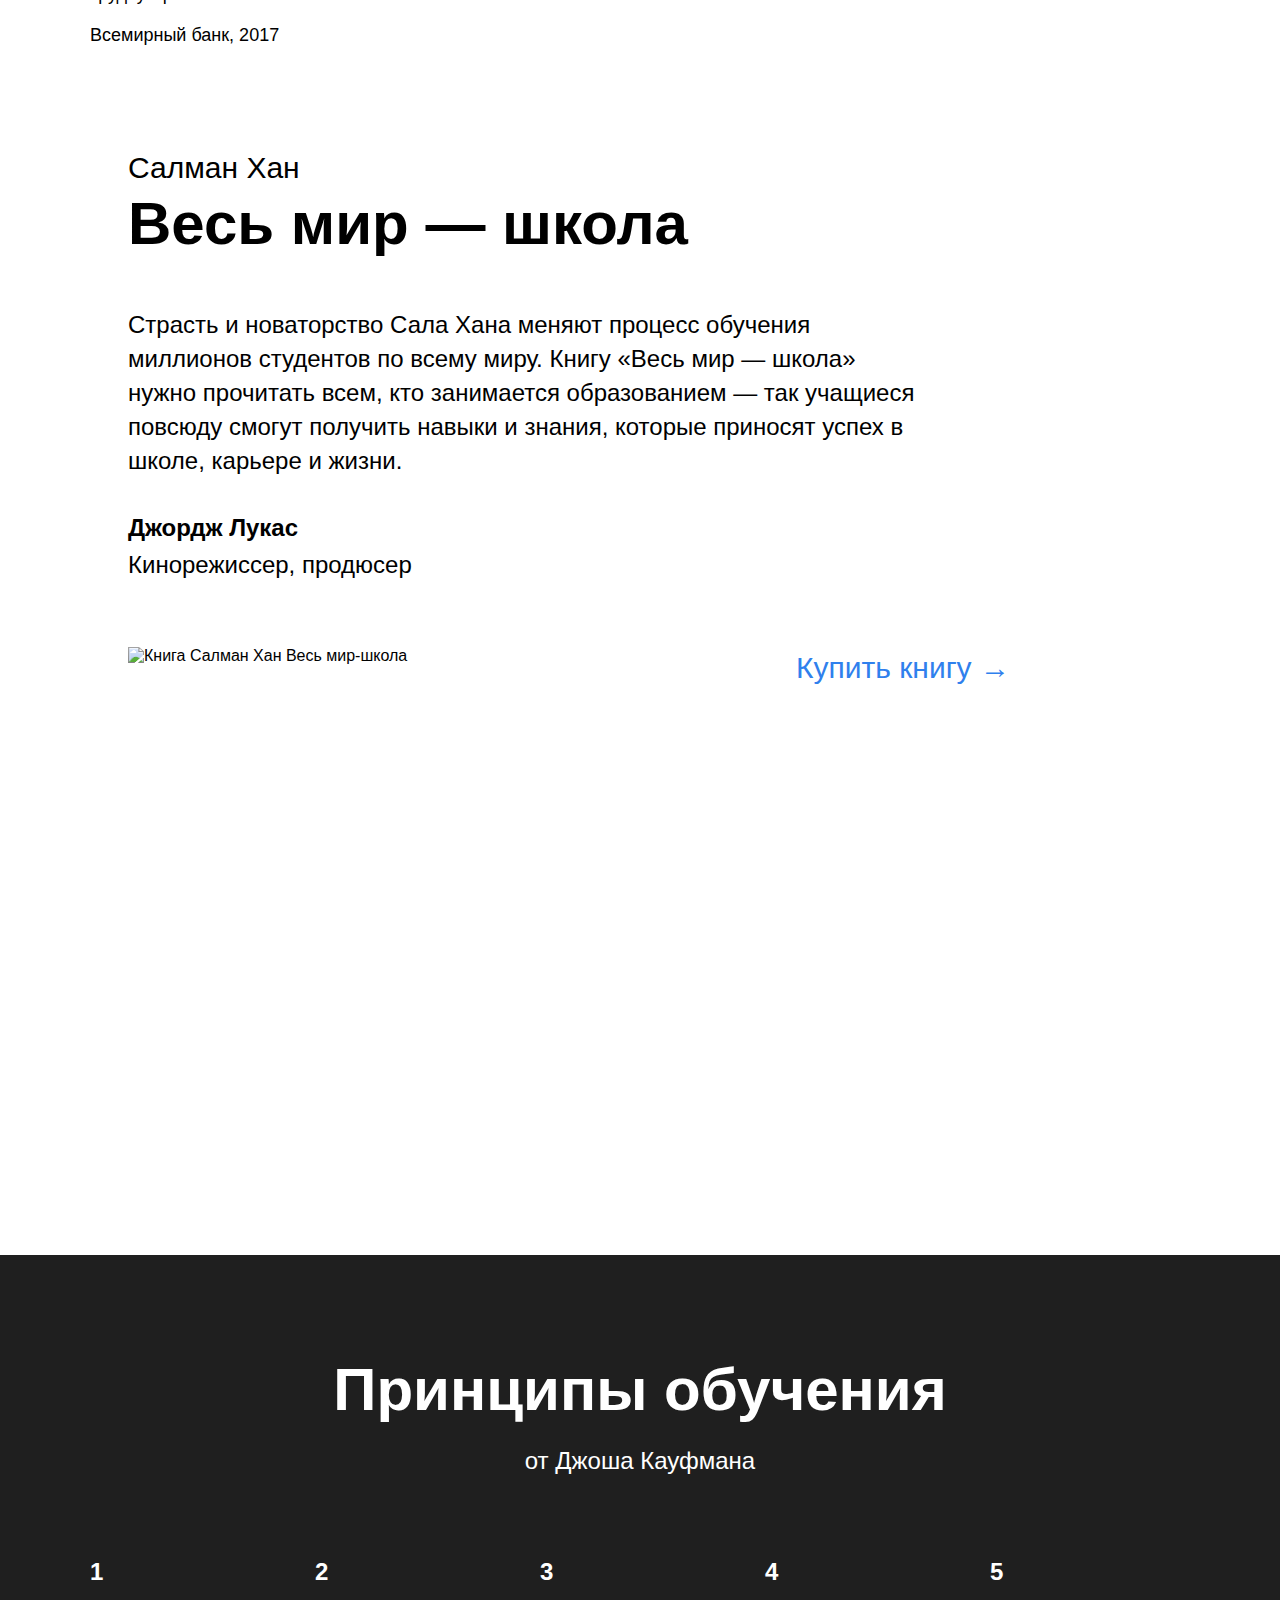
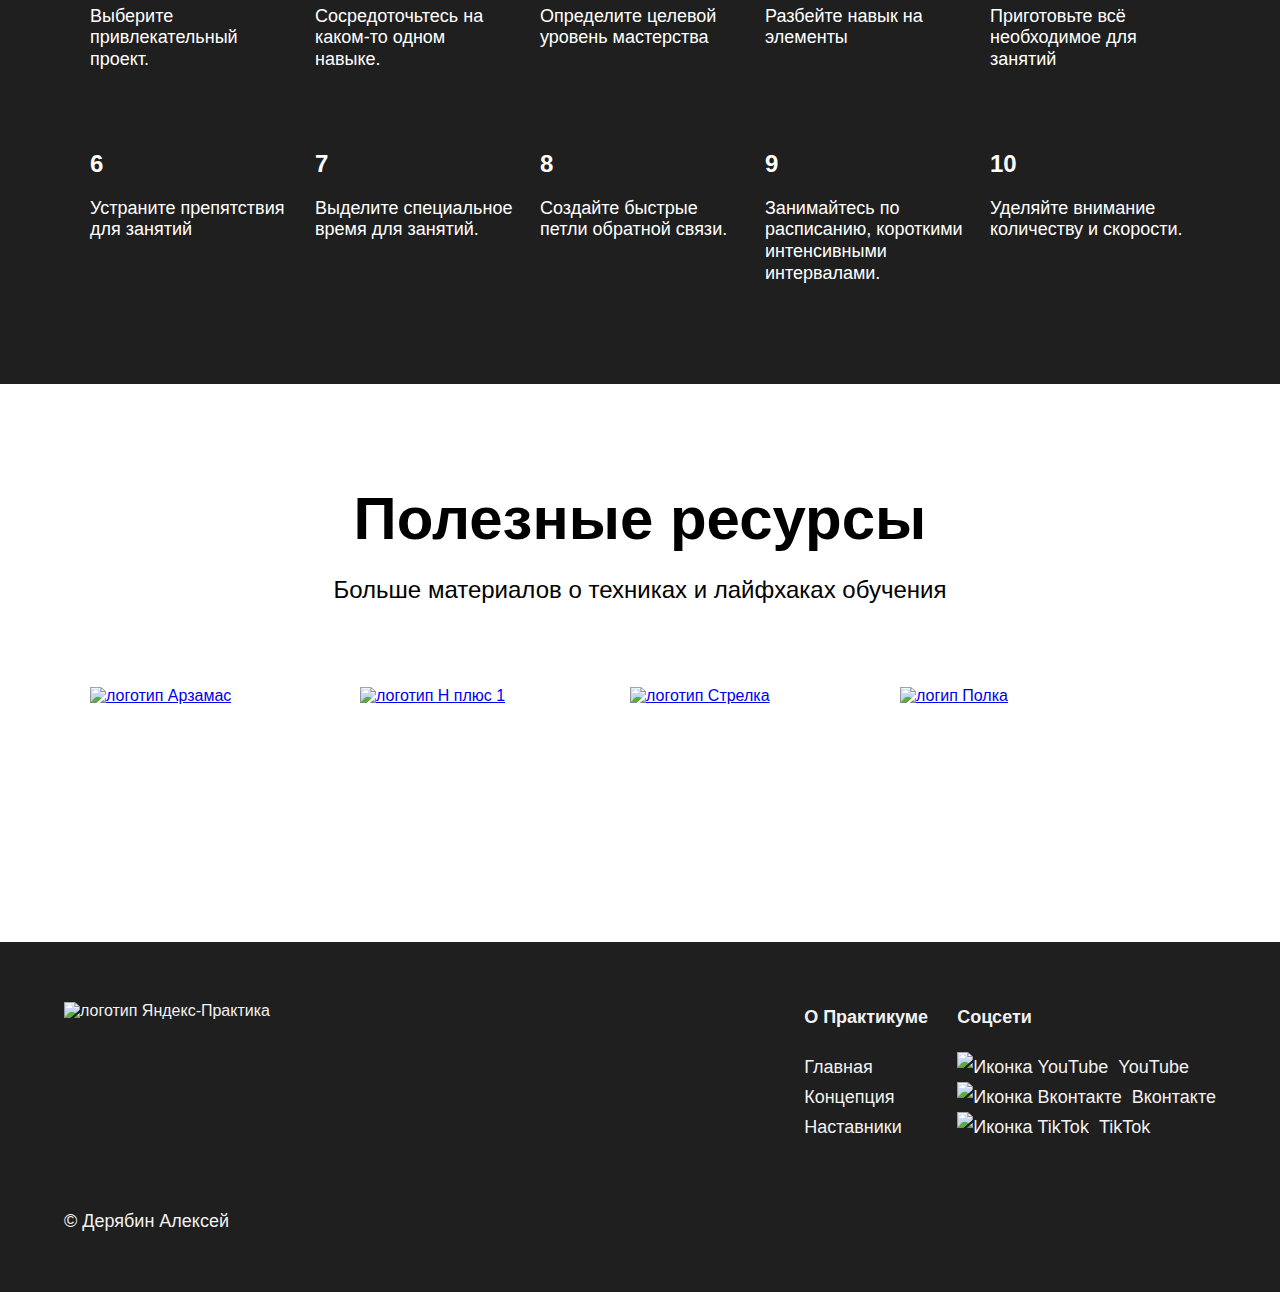
==== commit b9ea7819: "fix" ====
--- a/index.html
+++ b/index.html
@@ -210,7 +210,7 @@
         </section>
         <section class="khan">
           <div class="khan__container">
-            <p class="khan__author table__heading">Салман Хан</p>
+            <p class="khan__author">Салман Хан</p>
             <h2 class="khan__title">Весь мир — школа</h2>
             <p class="khan__quote">
               Страсть и новаторство Сала Хана меняют процесс обучения миллионов
@@ -219,7 +219,7 @@
               получить навыки и знания, которые приносят успех в школе, карьере
               и жизни.
             </p>
-            <p class="khan__quote-author table__heading">Джордж Лукас</p>
+            <p class="khan__quote-author">Джордж Лукас</p>
             <p class="khan__quote-author-subline">Кинорежиссер, продюсер</p>
             <div class="khan__book-container">
               <img
@@ -307,28 +307,32 @@
           <p class="section-subtitle">
             Больше материалов о техниках и лайфхаках обучения
           </p>
-          <div class="logo_zone">
+          <div class="logo-zone">
             <a class="resources__logo" href="#">
               <img
-                class="resources__link" alt="логотип Арзамас"
+                class="resources__link"
+                alt="логотип Арзамас"
                 src="./images/logo/resources-arzamas.svg"
               />
             </a>
             <a class="resources__logo" href="#">
               <img
-                class="resources__link" alt="логотип Н плюс 1"
+                class="resources__link"
+                alt="логотип Н плюс 1"
                 src="./images/logo/resources-n1.svg"
               />
             </a>
             <a class="resources__logo" href="#">
               <img
-                class="resources__link" alt="логотип Стрелка"
+                class="resources__link"
+                alt="логотип Стрелка"
                 src="./images/logo/resources-strelka.svg"
               />
             </a>
             <a class="resources__logo" href="#">
               <img
-                class="resources__link" alt="логип Полка"
+                class="resources__link"
+                alt="логип Полка"
                 src="./images/logo/resources-polka.svg"
               />
             </a>
--- a/pages/index.css
+++ b/pages/index.css
@@ -3,7 +3,7 @@
 @import url(../blocks//page/page.css);
 
 @import url(../blocks/logo/logo.css);
-@import url(../blocks/logo/logo_zone.css);
+@import url(../blocks/logo/logo-zone.css);
 
 @import url(../blocks/header/header.css);
 @import url(../blocks/header/__title/header__title.css);
@@ -61,6 +61,7 @@
 
 @import url(../blocks/khan/khan.css);
 @import url(../blocks/khan/__author/khan__author.css);
+@import url(../blocks/khan/__quote-author/khan__quote-author.css);
 @import url(../blocks/khan/__book-container/khan__book-container.css);
 @import url(../blocks/khan/__book-pic/khan__book-pic.css);
 @import url(../blocks/khan/__container/khan__container.css);
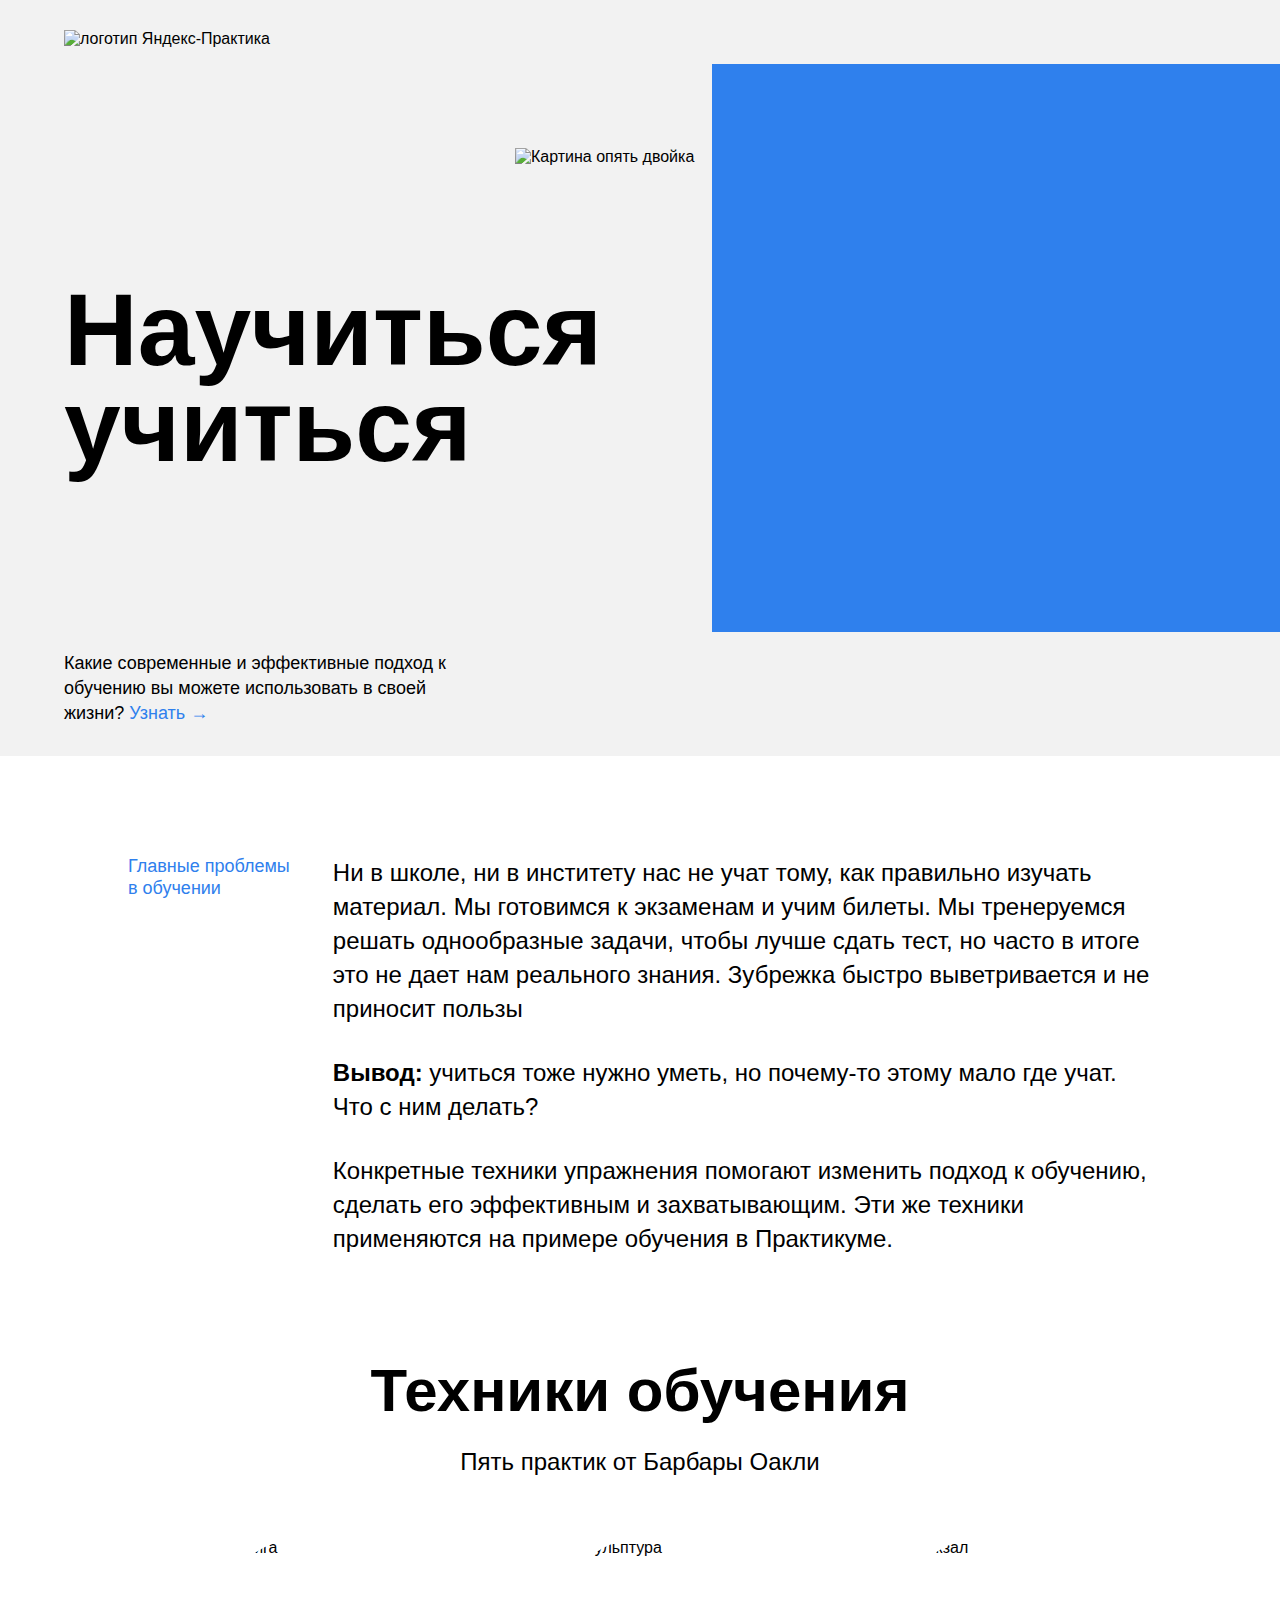
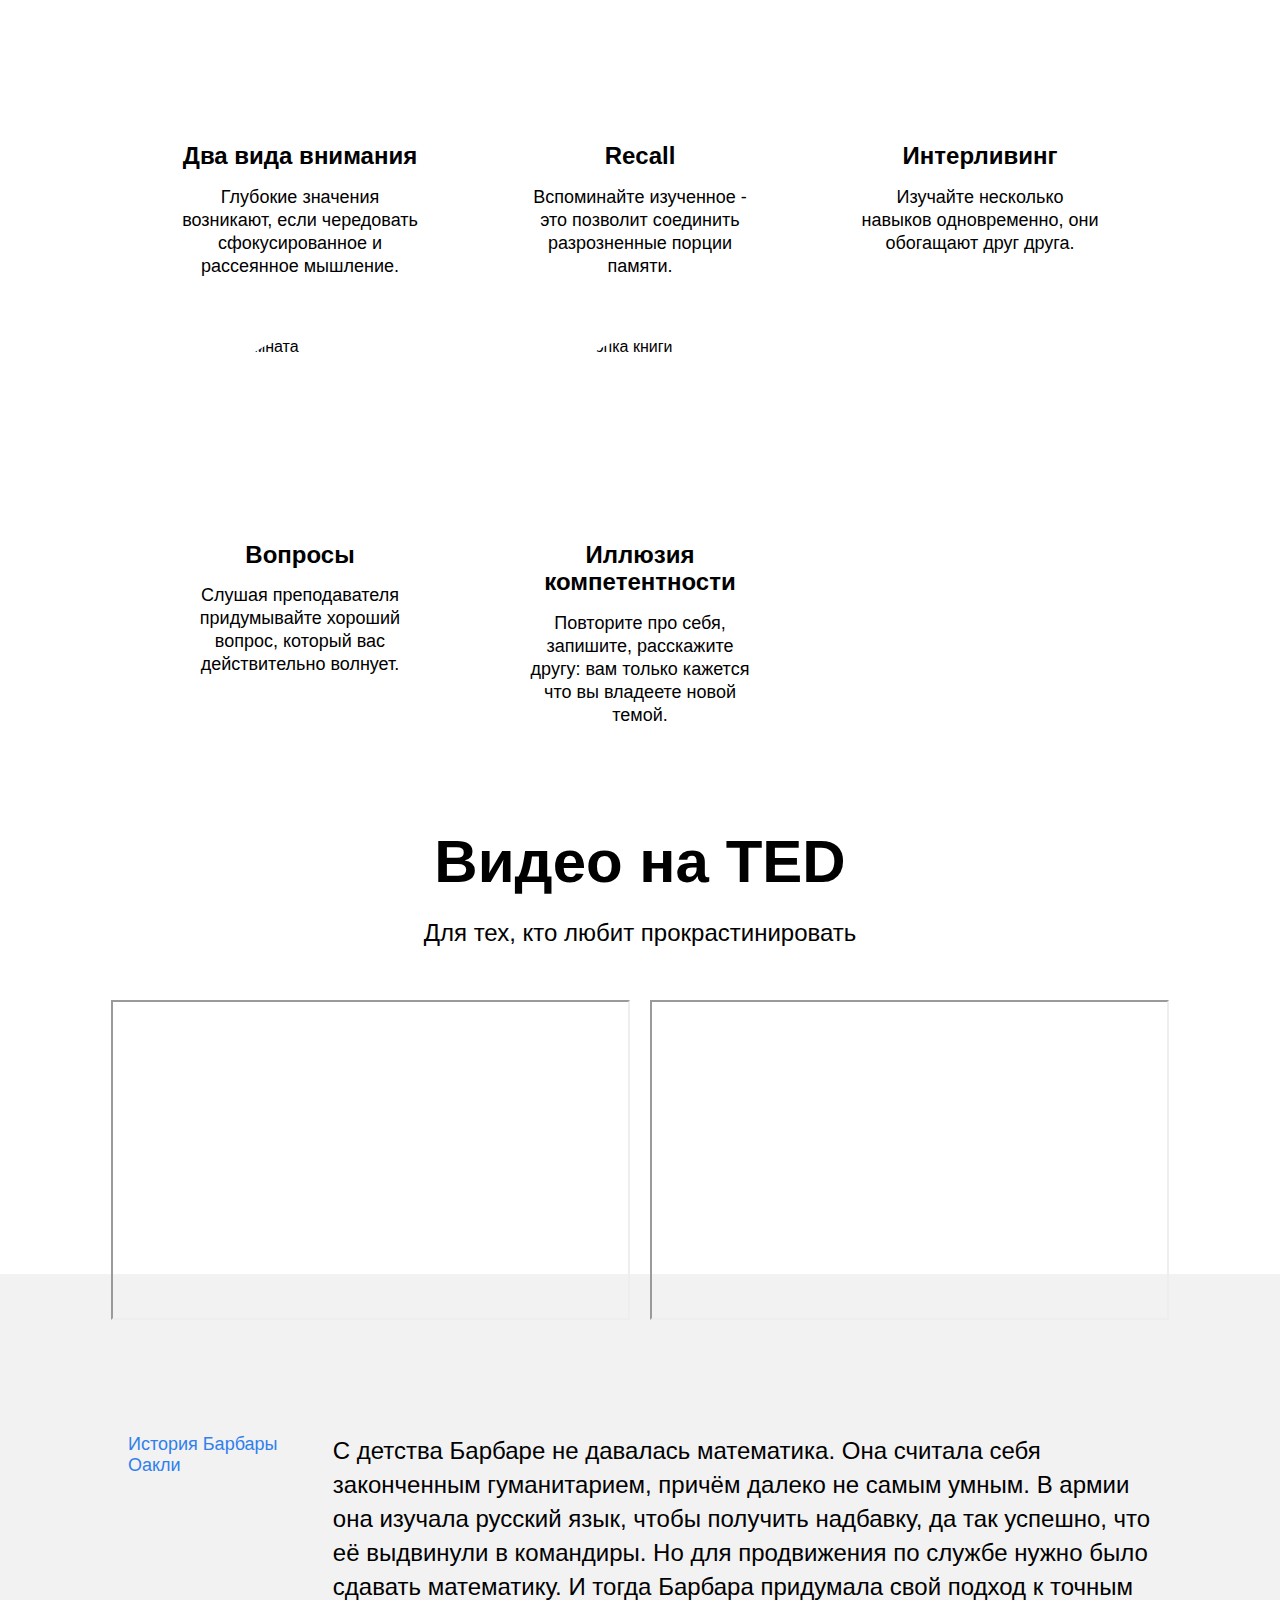
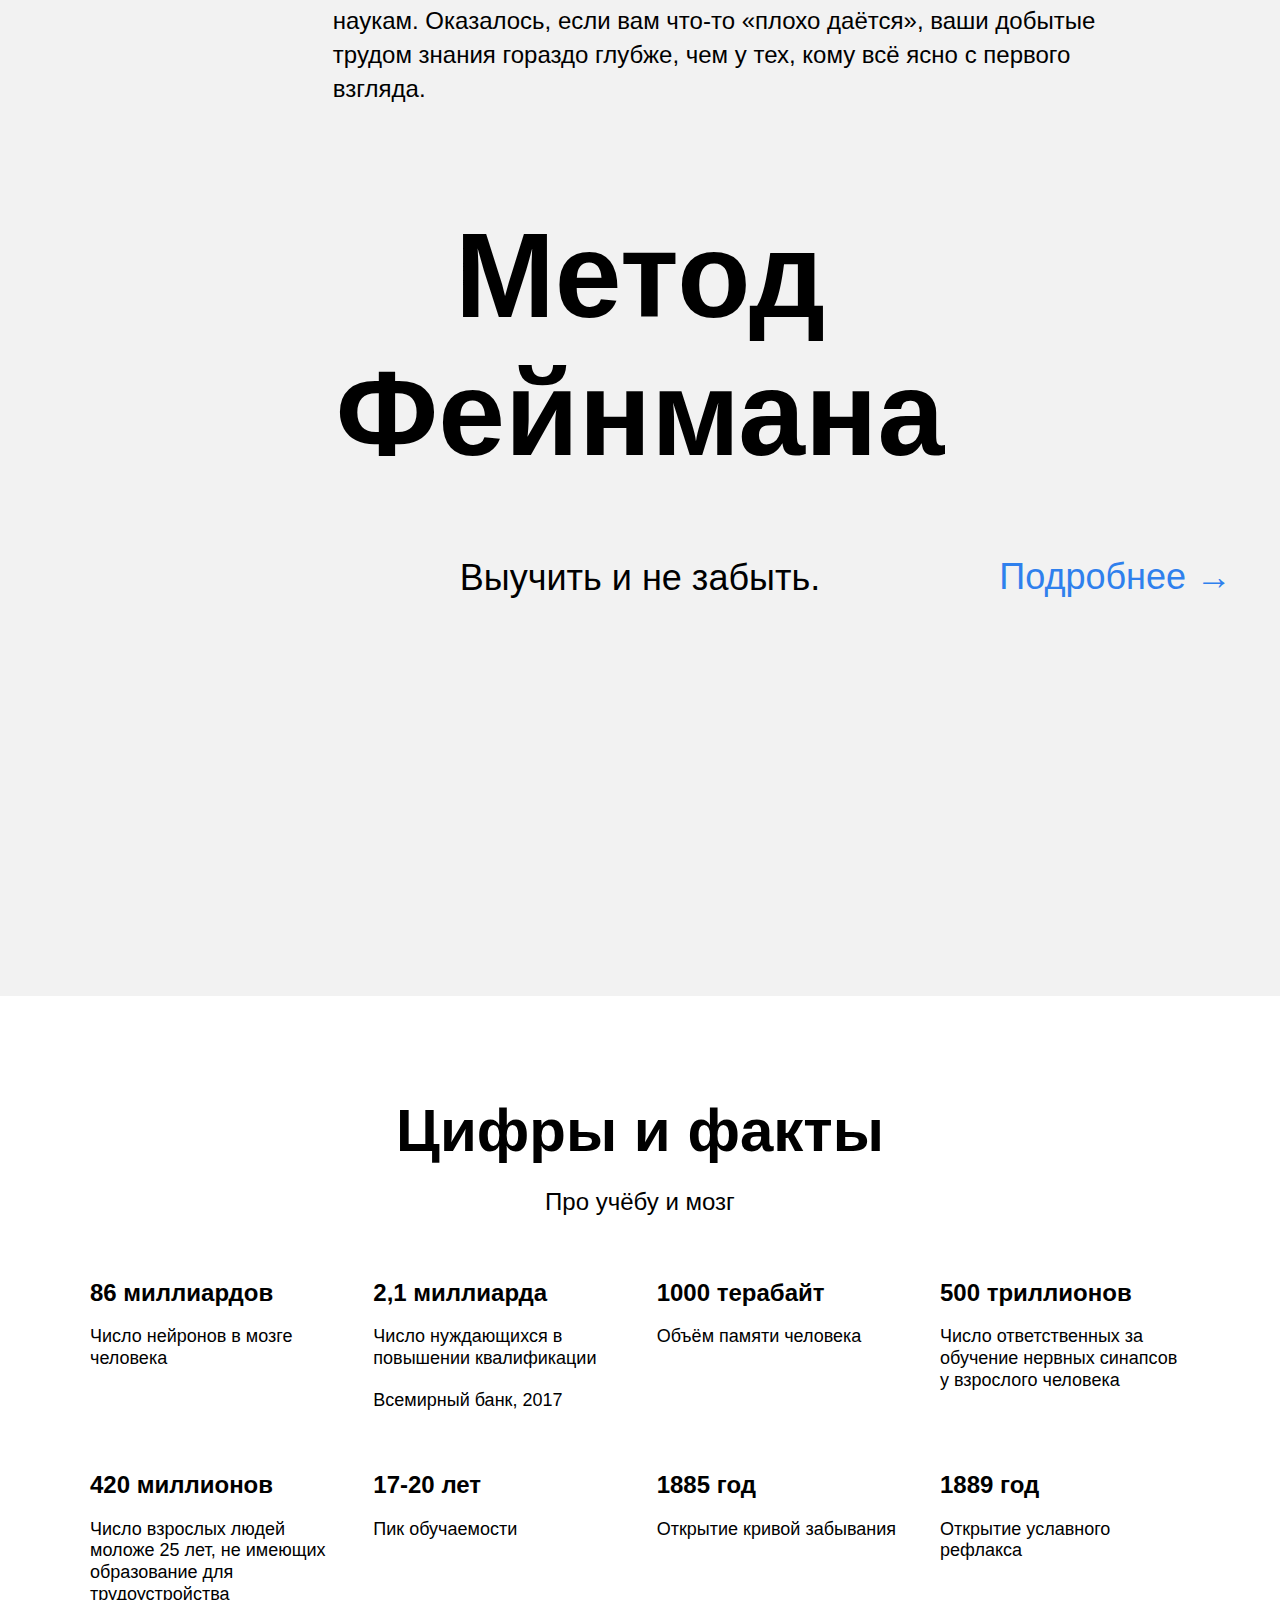
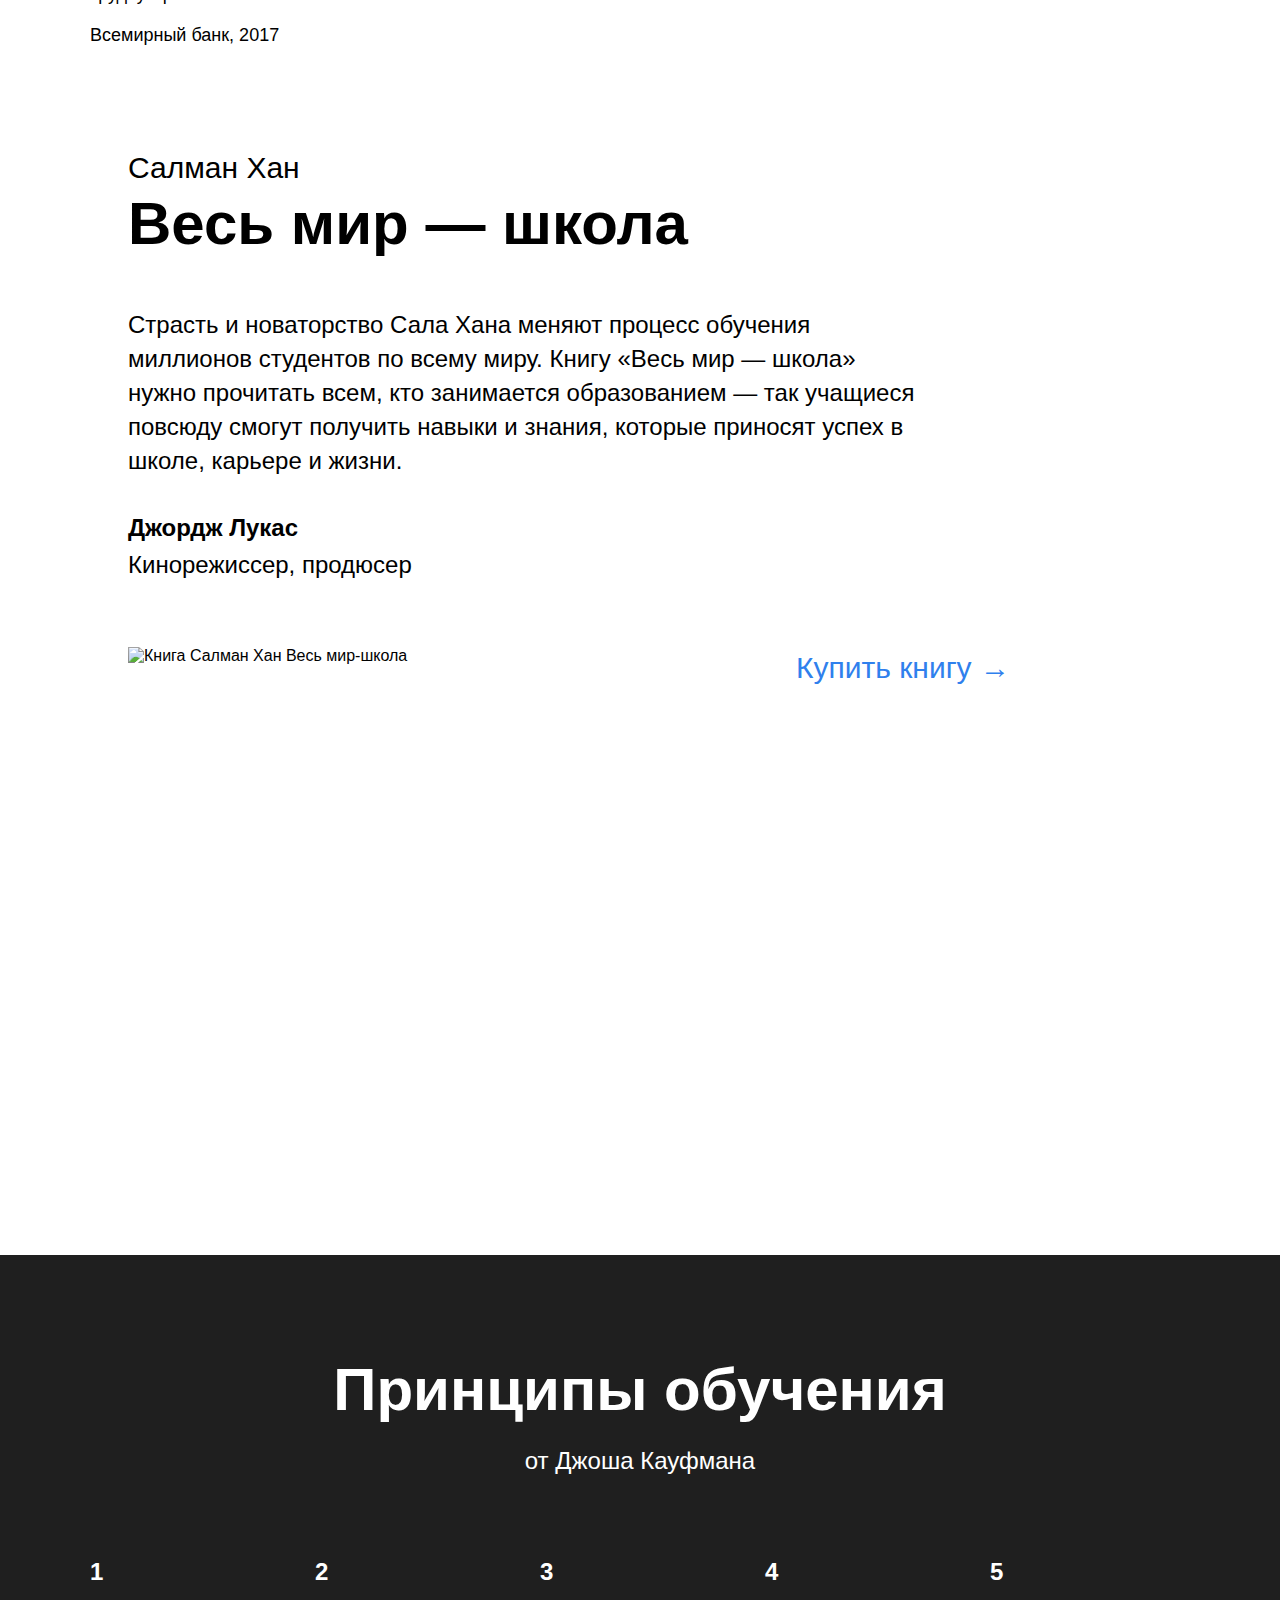
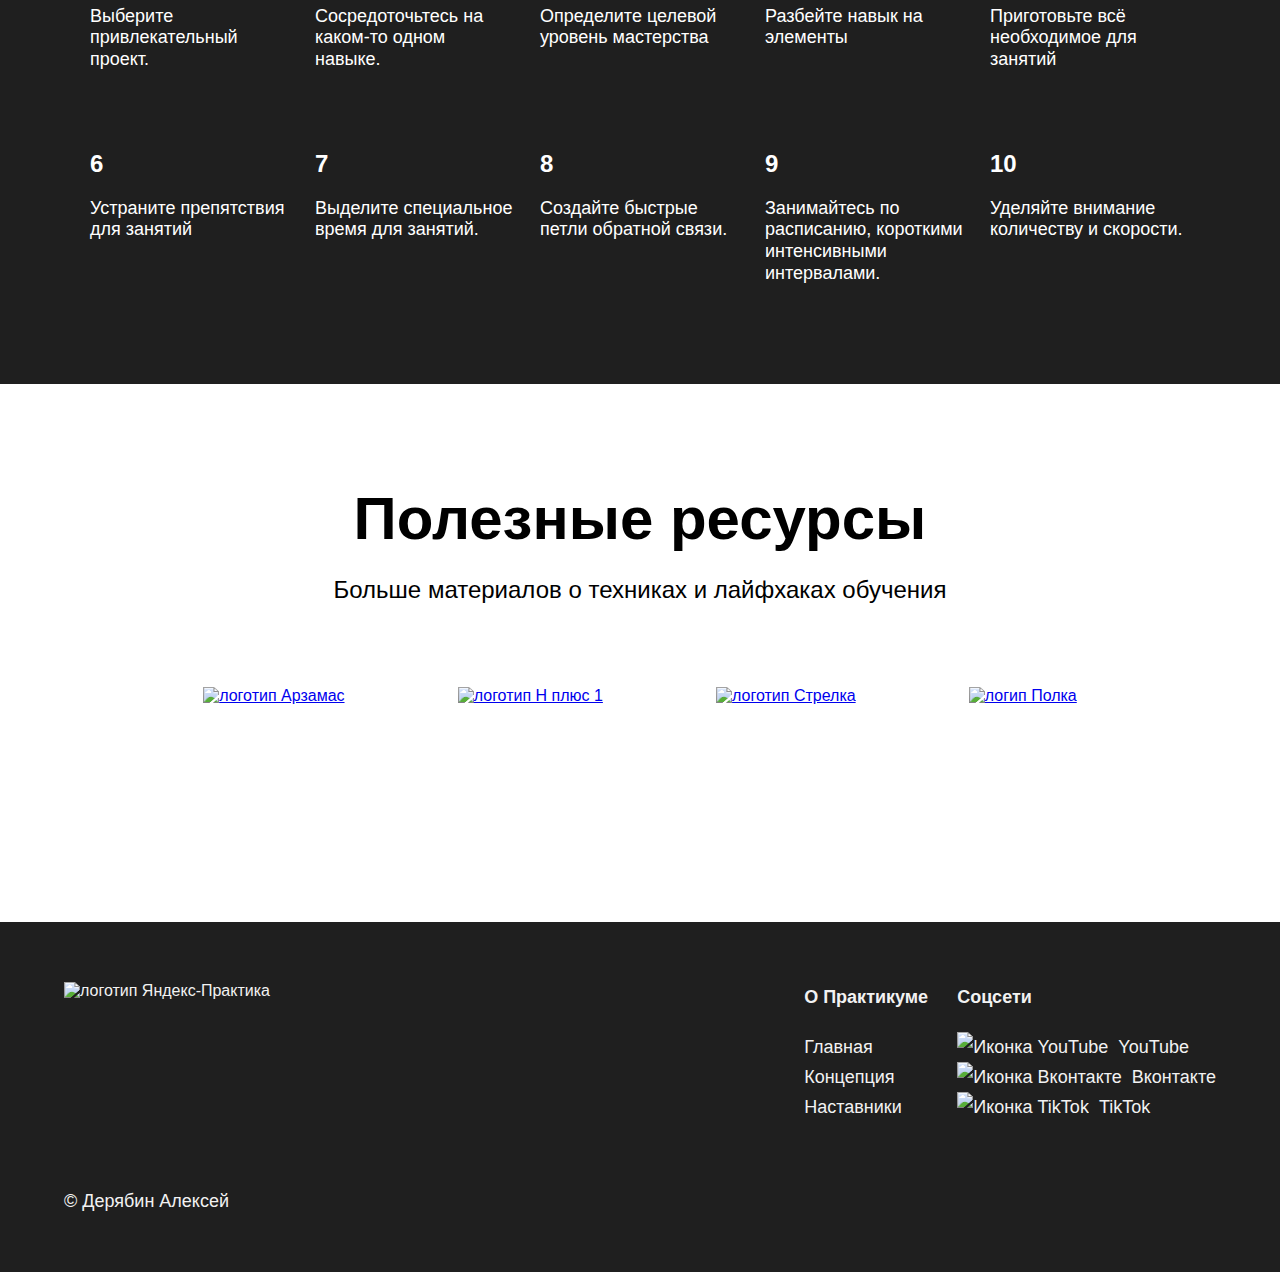
==== commit b57e7d84: "fix" ====
--- a/index.html
+++ b/index.html
@@ -307,7 +307,7 @@
           <p class="section-subtitle">
             Больше материалов о техниках и лайфхаках обучения
           </p>
-          <div class="logo-zone">
+          <div class="resources__logo-zone">
             <a class="resources__logo" href="#">
               <img
                 class="resources__link"
--- a/pages/index.css
+++ b/pages/index.css
@@ -3,7 +3,6 @@
 @import url(../blocks//page/page.css);
 
 @import url(../blocks/logo/logo.css);
-@import url(../blocks/logo/logo-zone.css);
 
 @import url(../blocks/header/header.css);
 @import url(../blocks/header/__title/header__title.css);
@@ -70,7 +69,8 @@
 @import url(../blocks/khan/__title/khan__title.css);
 
 @import url(../blocks/resources/resources.css);
-@import url(../blocks/resources/__logo/resources__logo.css);
+@import url(../blocks/resources/__link/resources__link.css);
+@import url(../blocks/resources/__logo-zone/resources__logo-zone.css);
 
 @import url(../blocks/rotation/rotation.css);
 
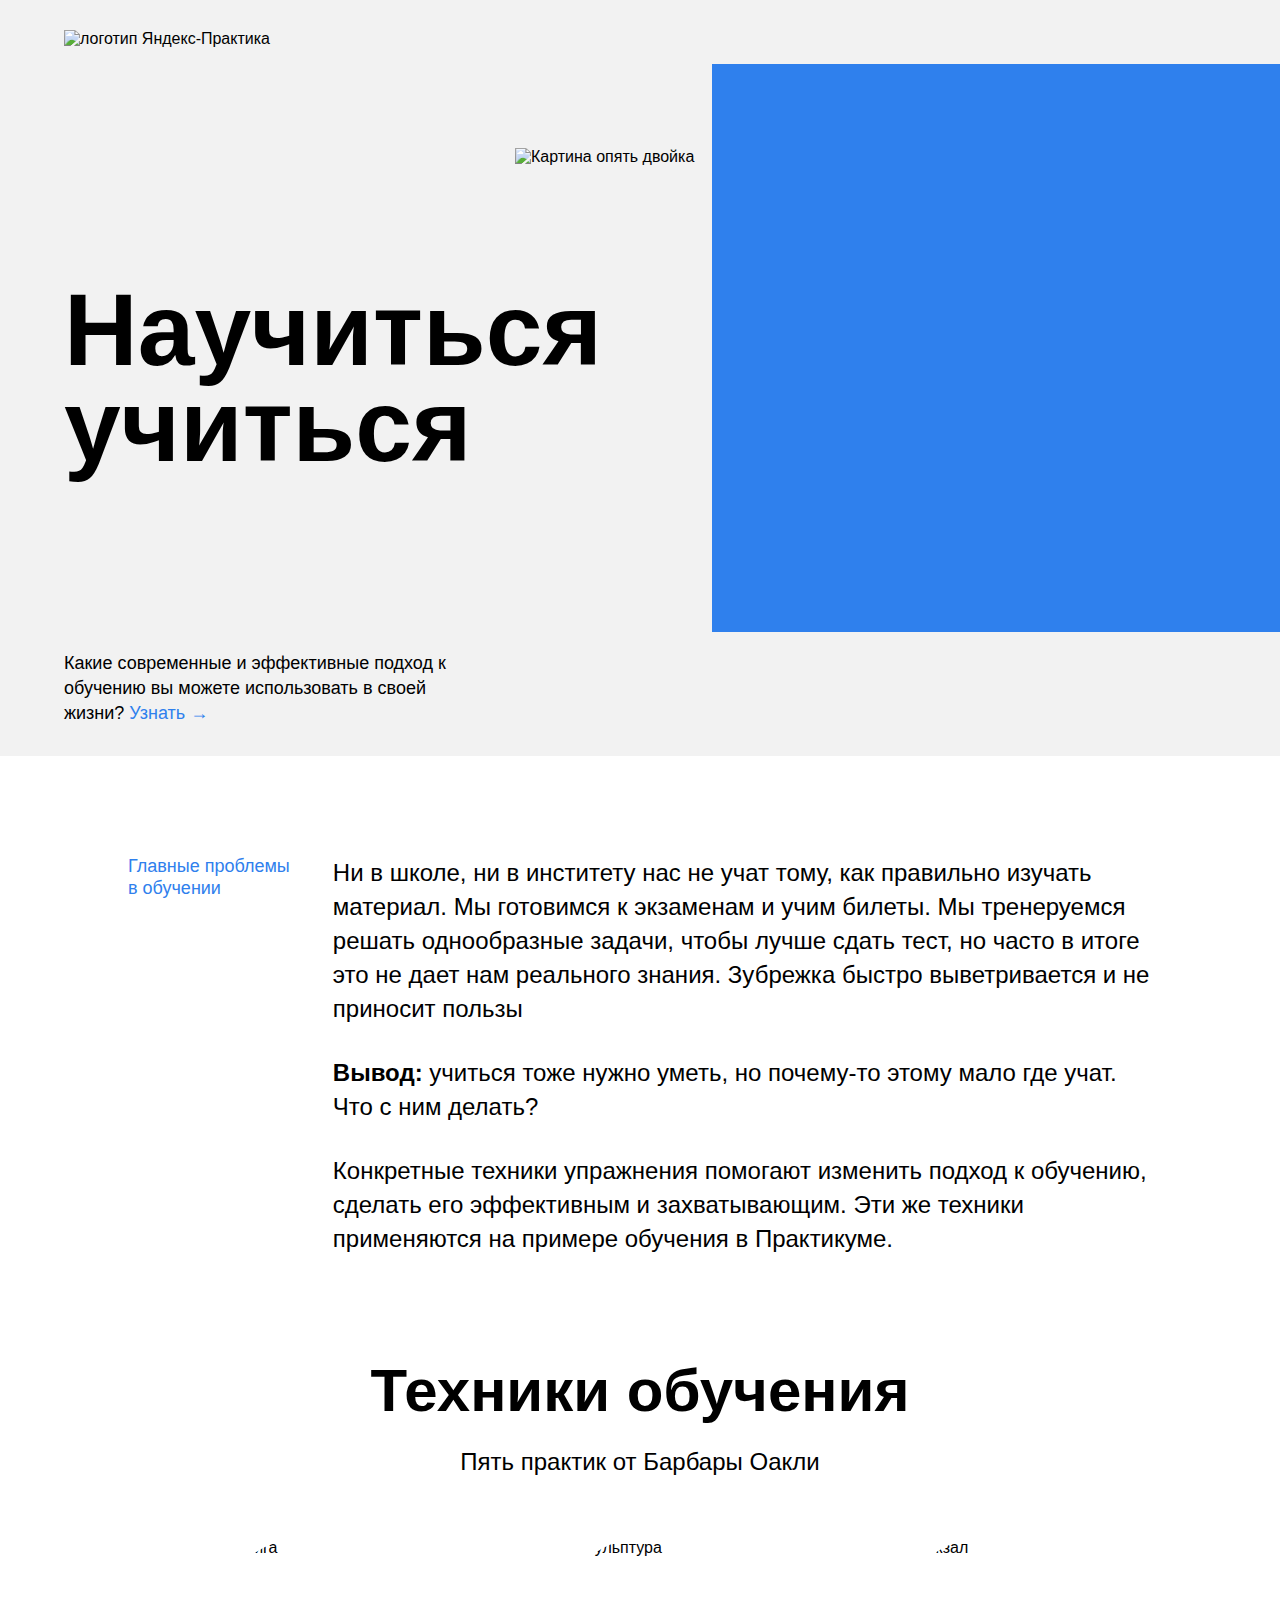
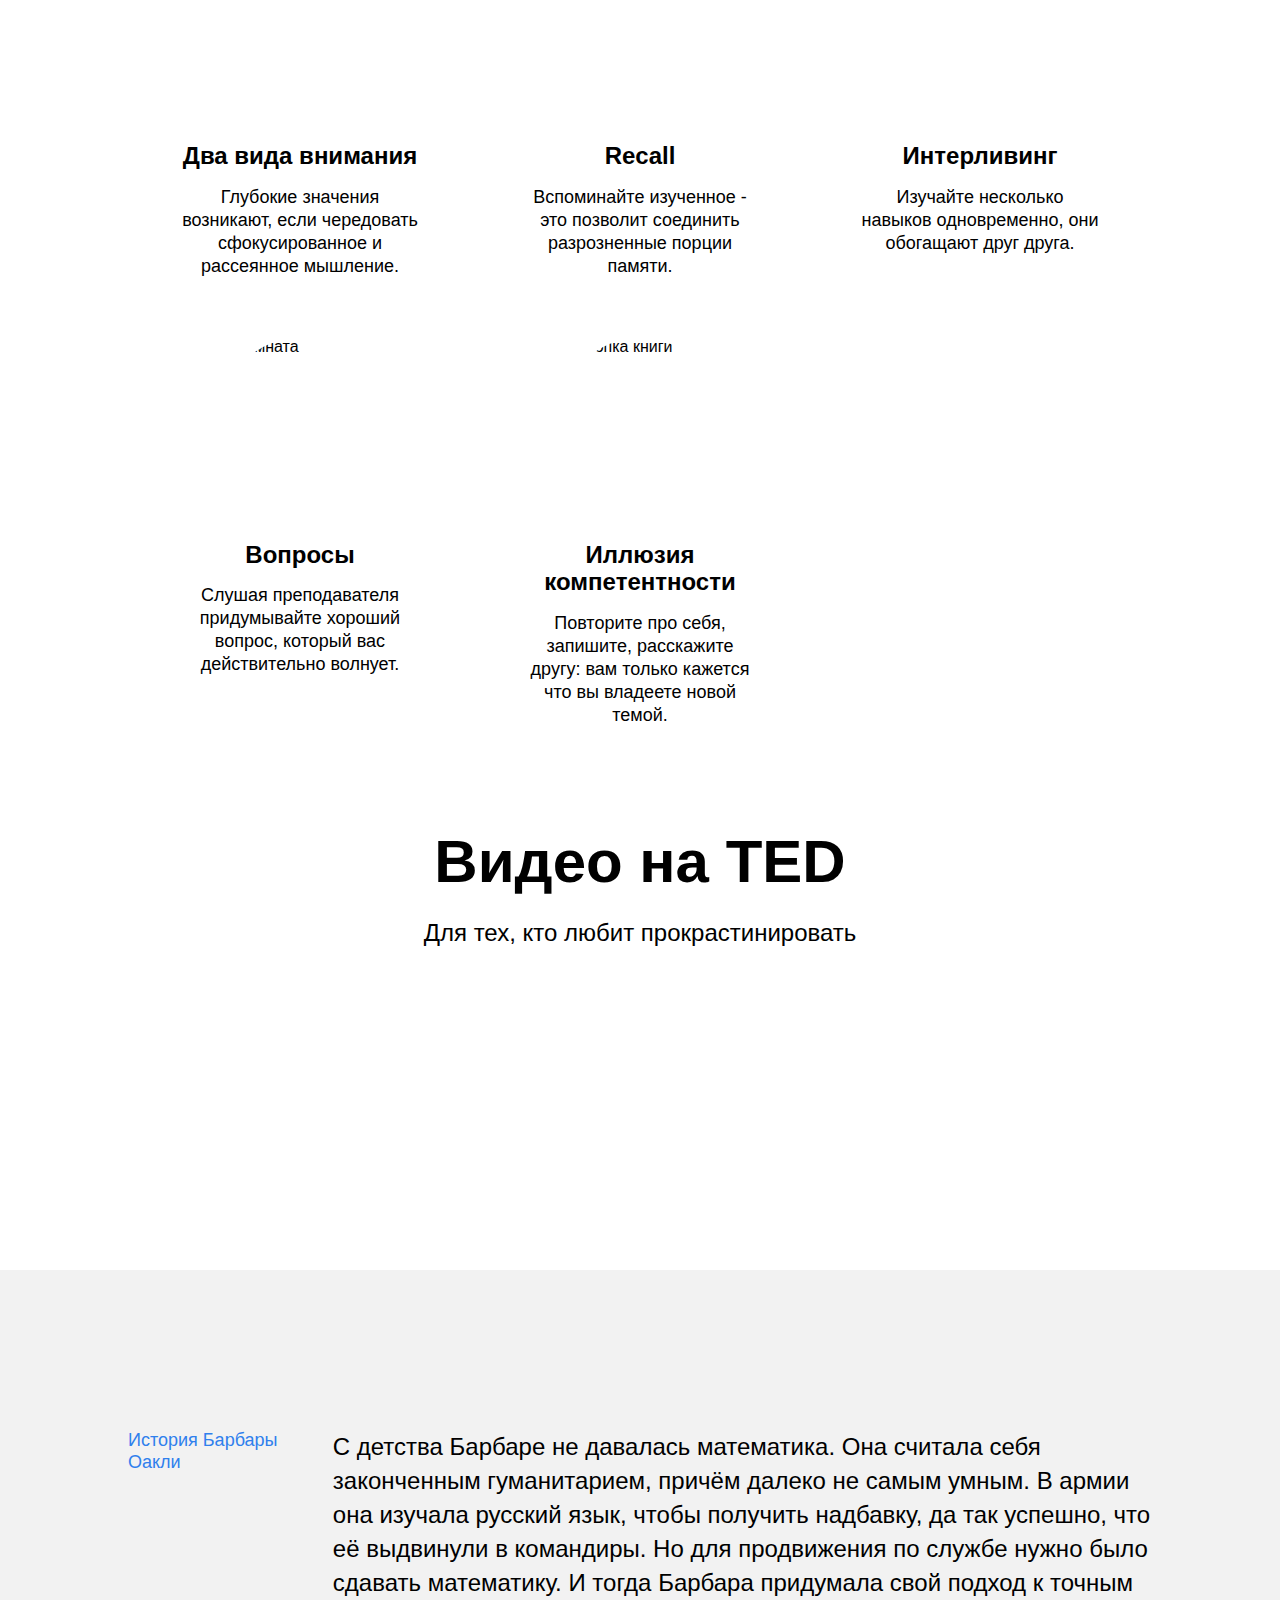
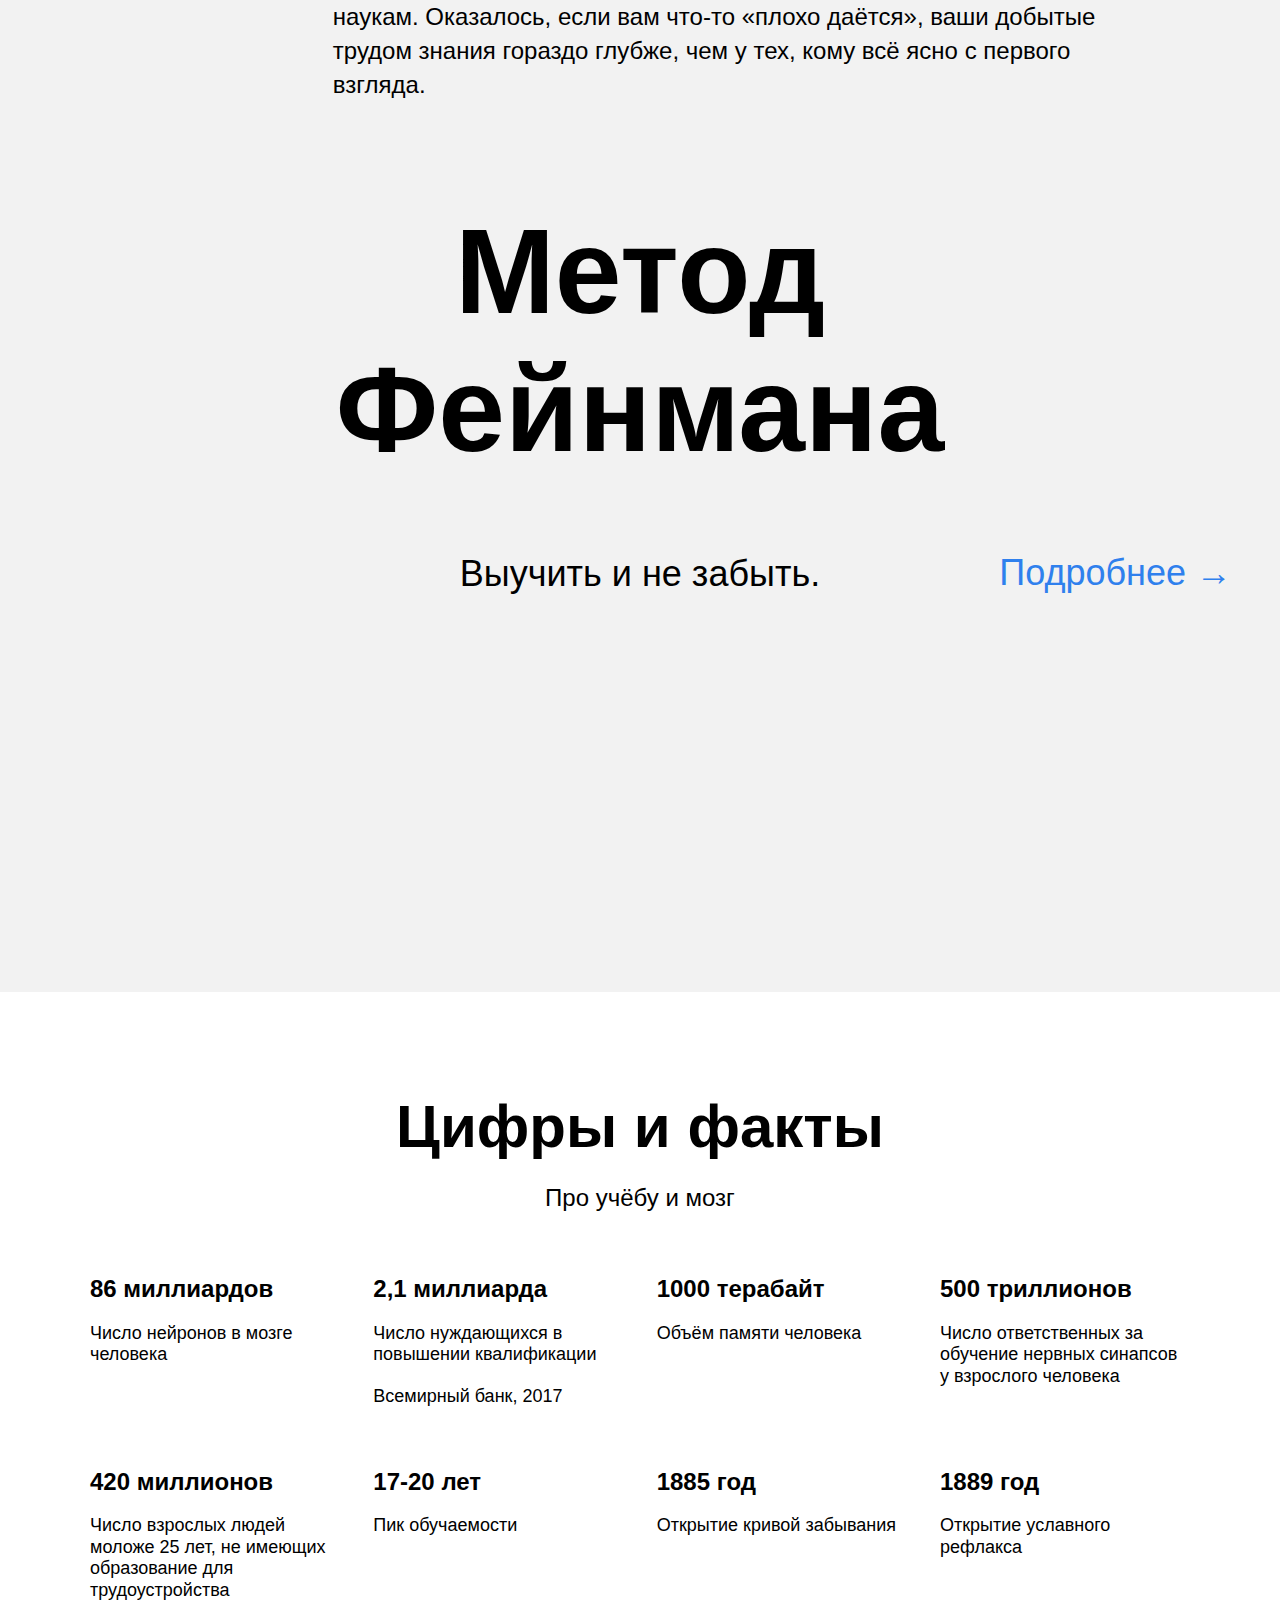
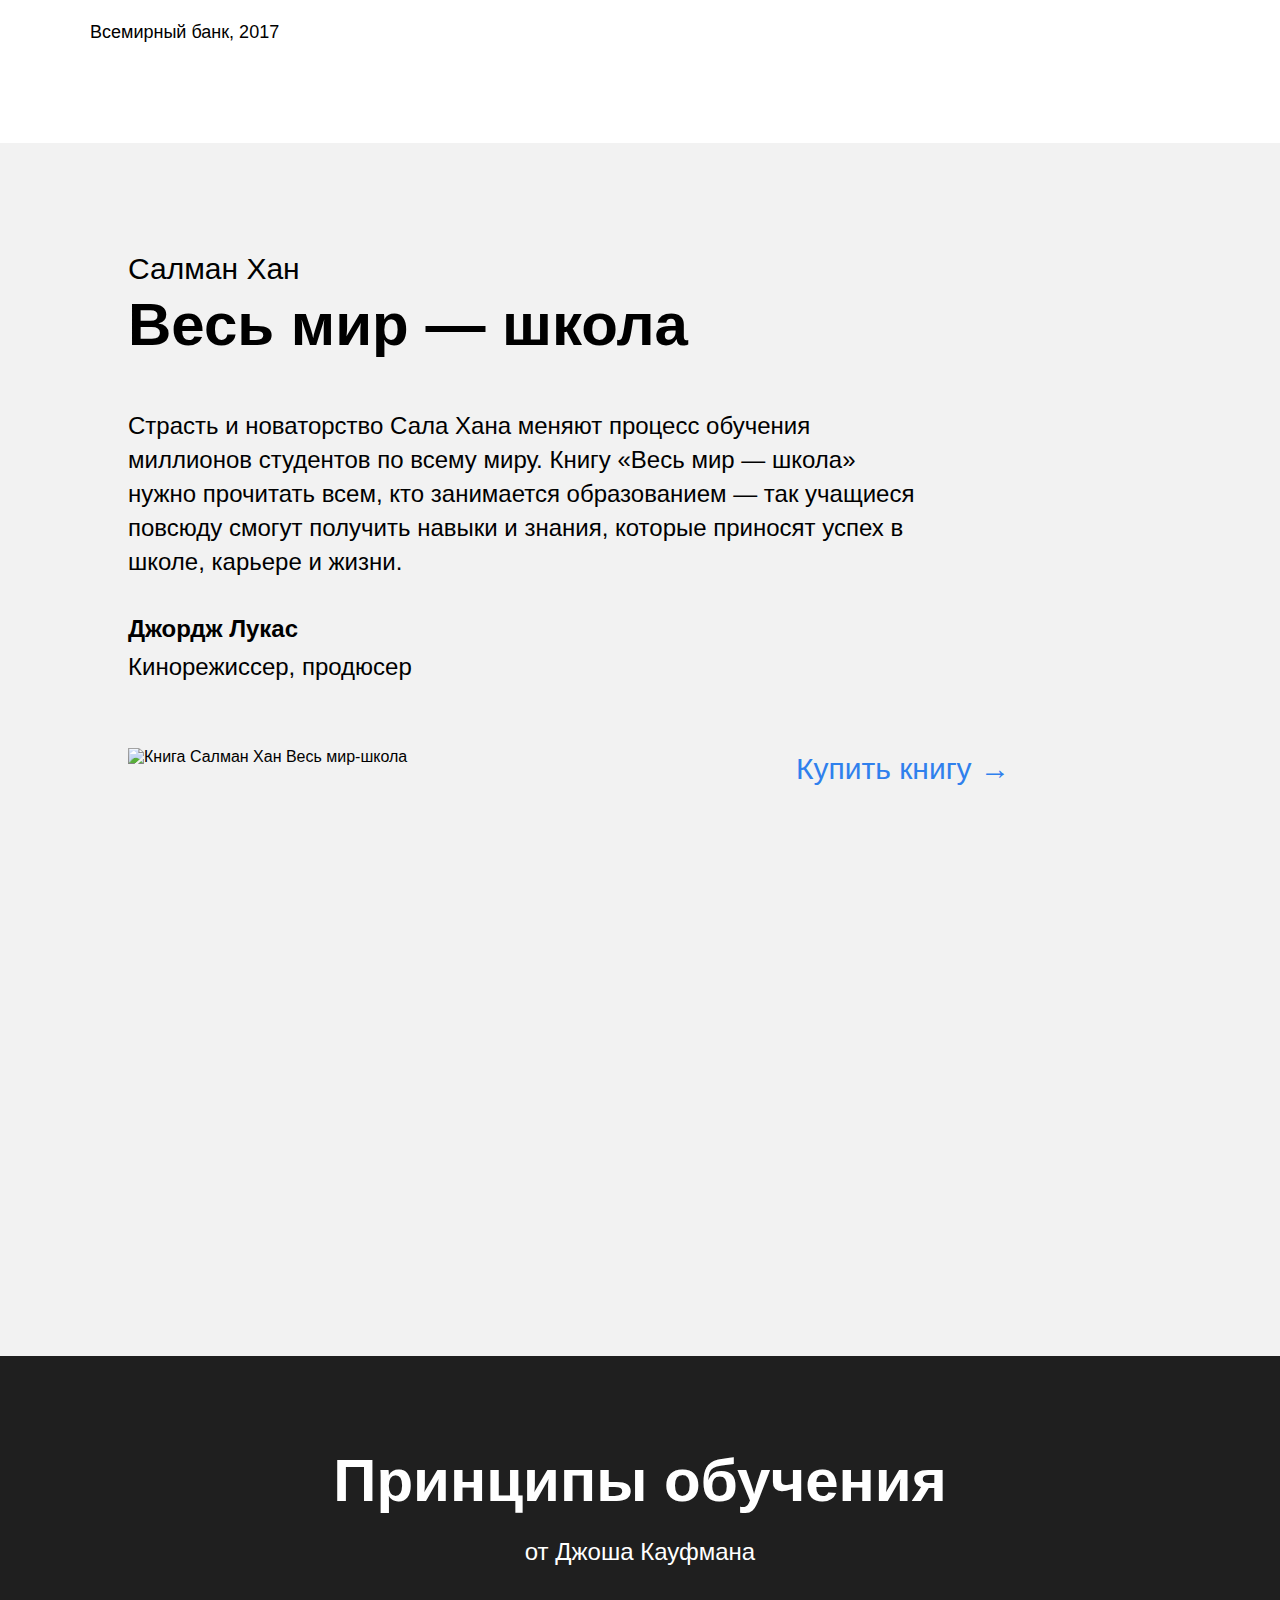
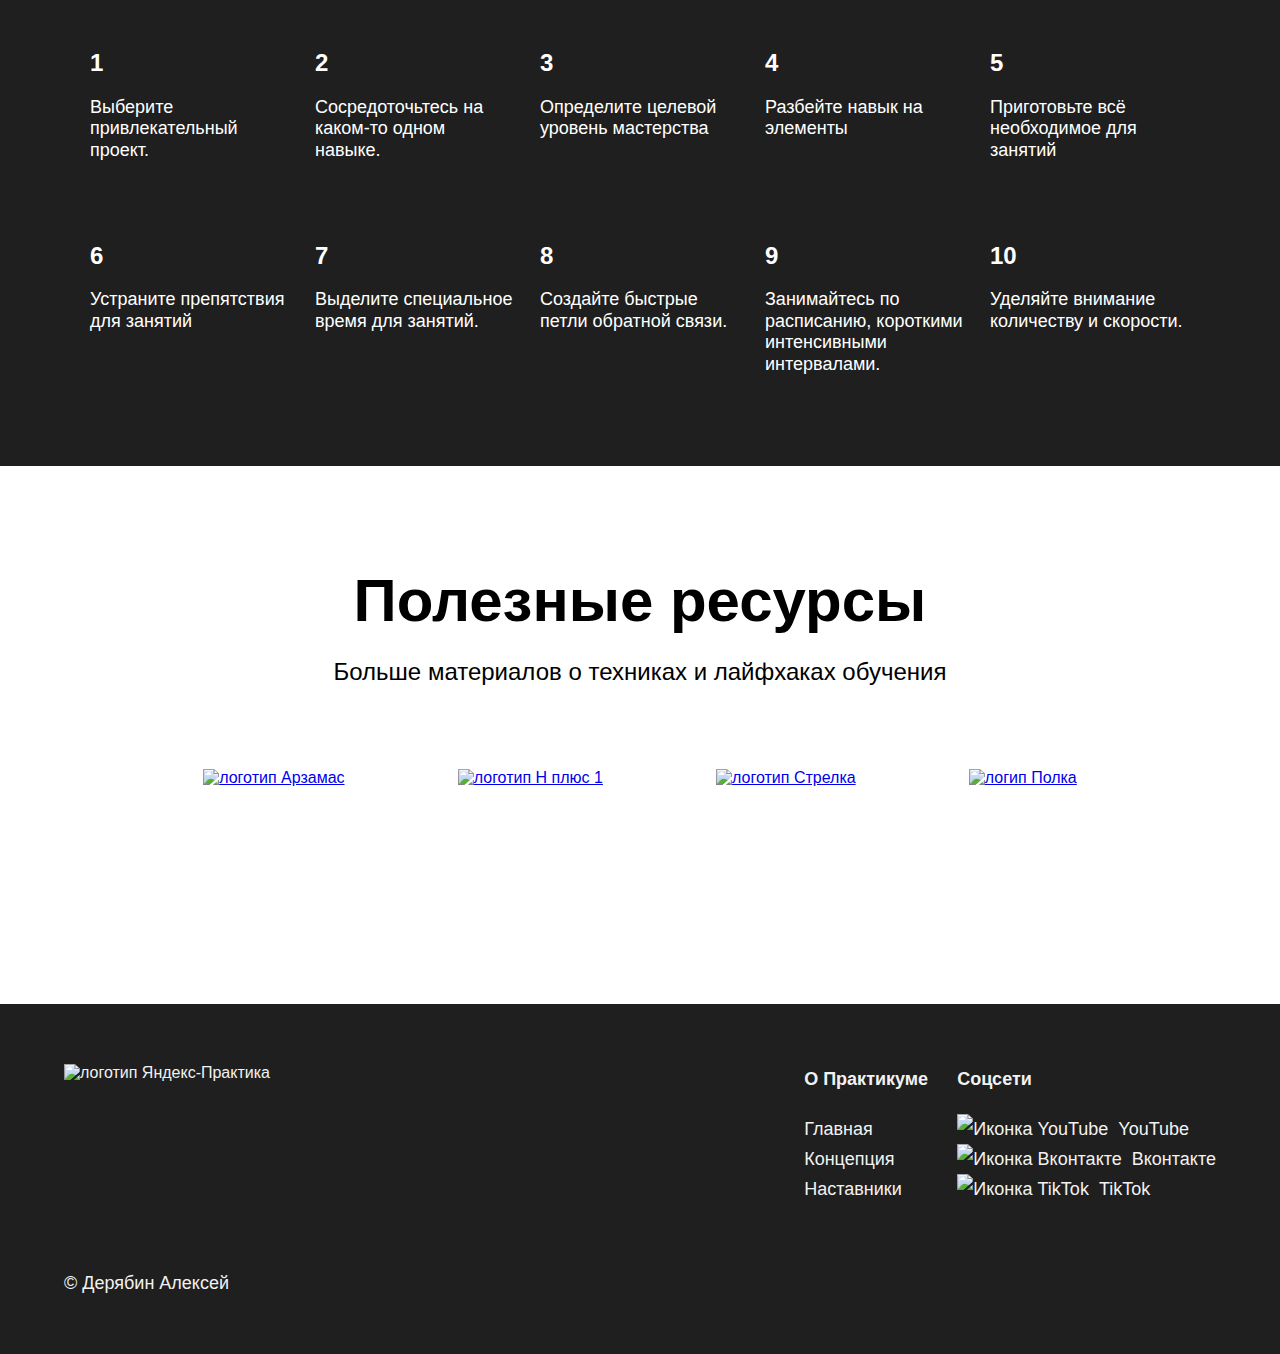
==== commit 64dc3ab8: "fix" ====
--- a/index.html
+++ b/index.html
@@ -122,17 +122,15 @@
           <h2 class="section-title">Видео на TED</h2>
           <p class="section-subtitle">Для тех, кто любит прокрастинировать</p>
           <ul class="video__iframes">
-            <li class="video__iframe">
+            <li class="video__iframe-list">
               <iframe
-                width="515"
-                height="316"
+                class="video__iframe"
                 src="https://www.youtube.com/embed/5MgBikgcWnY"
               ></iframe>
             </li>
-            <li class="video__iframe">
+            <li class="video__iframe-list">
               <iframe
-                width="515"
-                height="316"
+                class="video__iframe"
                 src="https://www.youtube.com/embed/arj7oStGLkU"
               ></iframe>
             </li>
@@ -219,7 +217,7 @@
               получить навыки и знания, которые приносят успех в школе, карьере
               и жизни.
             </p>
-            <p class="khan__quote-author">Джордж Лукас</p>
+            <h3 class="khan__quote-author">Джордж Лукас</h3>
             <p class="khan__quote-author-subline">Кинорежиссер, продюсер</p>
             <div class="khan__book-container">
               <img
@@ -227,7 +225,7 @@
                 src="./images/khan-book.jpg"
                 alt="Книга Салман Хан Весь мир-школа"
               />
-              <a href="#" class="buy-link">Купить книгу &rarr;</a>
+              <a href="#" class="khan__buy-link">Купить книгу &rarr;</a>
             </div>
           </div>
         </section>
@@ -308,30 +306,30 @@
             Больше материалов о техниках и лайфхаках обучения
           </p>
           <div class="resources__logo-zone">
-            <a class="resources__logo" href="#">
-              <img
-                class="resources__link"
+            <a class="resources__link" href="#">
+              <img
+                class="resources__logo"
                 alt="логотип Арзамас"
                 src="./images/logo/resources-arzamas.svg"
               />
             </a>
-            <a class="resources__logo" href="#">
-              <img
-                class="resources__link"
+            <a class="resources__link" href="#">
+              <img
+                class="resources__logo"
                 alt="логотип Н плюс 1"
                 src="./images/logo/resources-n1.svg"
               />
             </a>
-            <a class="resources__logo" href="#">
-              <img
-                class="resources__link"
+            <a class="resources__link" href="#">
+              <img
+                class="resources__logo"
                 alt="логотип Стрелка"
                 src="./images/logo/resources-strelka.svg"
               />
             </a>
-            <a class="resources__logo" href="#">
-              <img
-                class="resources__link"
+            <a class="resources__link" href="#">
+              <img
+                class="resources__logo"
                 alt="логип Полка"
                 src="./images/logo/resources-polka.svg"
               />
--- a/pages/index.css
+++ b/pages/index.css
@@ -1,8 +1,11 @@
+@import url(../vendor/normalize.css);
+
 @import url(../blocks/body/body.css);
 
 @import url(../blocks//page/page.css);
 
 @import url(../blocks/logo/logo.css);
+@import url(../blocks/logo/_place/logo_place_header.css);
 
 @import url(../blocks/header/header.css);
 @import url(../blocks/header/__title/header__title.css);
@@ -22,8 +25,9 @@
 @import url(../blocks/techniques/techniques.css);
 
 @import url(../blocks/section-title/section-title.css);
+@import url(../blocks/section-title/_theme/section-title_theme_dark.css);
+
 @import url(../blocks/section-subtitle/section-subtitle.css);
-@import url(../blocks/section-subtitle/section-title_theme_dark.css);
 
 @import url(../blocks/cards/cards.css);
 @import url(../blocks/cards/__item/cards__item.css);
@@ -34,6 +38,7 @@
 @import url(../blocks/video/video.css);
 @import url(../blocks/video/__iframes/video__iframes.css);
 @import url(../blocks/video/__iframe/video__iframe.css);
+@import url(../blocks/video/__iframe-list/video__iframe-list.css);
 
 @import url(../blocks/oakley/oakley.css);
 
@@ -41,8 +46,6 @@
 @import url(../blocks/feynman/__title/feynman__title.css);
 @import url(../blocks/feynman/__subtitle/feynman__subtitle.css);
 @import url(../blocks/feynman/__link/feynman__link.css);
-
-@import url(../blocks/buy-link/buy-link.css);
 
 @import url(../blocks/digits/digits.css);
 
@@ -52,7 +55,7 @@
 @import url(../blocks/footer/__column-link/footer__column-link.css);
 @import url(../blocks/footer/__column-links/footer__column-links.css);
 @import url(../blocks/footer/__columns/footer__columns.css);
-@import url(../blocks/footer/__columns/footer__column_content_copyright.css);
+@import url(../blocks/footer/__columns/_content/footer__column_content_copyright.css);
 @import url(../blocks/footer/__social-icon/footer__social-icon.css);
 
 @import url(../blocks/kaufman/kaufman.css);
@@ -67,20 +70,17 @@
 @import url(../blocks/khan/__quote-author-subline/khan__quote-author-subline.css);
 @import url(../blocks/khan/__quote/khan__quote.css);
 @import url(../blocks/khan/__title/khan__title.css);
+@import url(../blocks/khan/__buy-link/khan__buy-link.css);
 
 @import url(../blocks/resources/resources.css);
-@import url(../blocks/resources/__link/resources__link.css);
+@import url(../blocks/resources/__link/resources__logo.css);
 @import url(../blocks/resources/__logo-zone/resources__logo-zone.css);
 
 @import url(../blocks/rotation/rotation.css);
 
 @import url(../blocks/table/table.css);
 @import url(../blocks/table/__cell/table__cell.css);
-@import url(../blocks/table/__cell/table__cell_theme_dark.css);
+@import url(../blocks/table/__cell/_theme/table__cell_theme_dark.css);
 @import url(../blocks/table/__heading/table__heading.css);
 @import url(../blocks/table/__text/table__text.css);
-@import url(../blocks/table/table_theme_dark/table_theme_dark.css);
-@import url(../blocks/table/table.css);
-@import url(../blocks/table/table.css);
-@import url(../blocks/table/table.css);
-@import url(../blocks/table/table.css);+@import url(../blocks/table/_theme/table_theme_dark.css);
